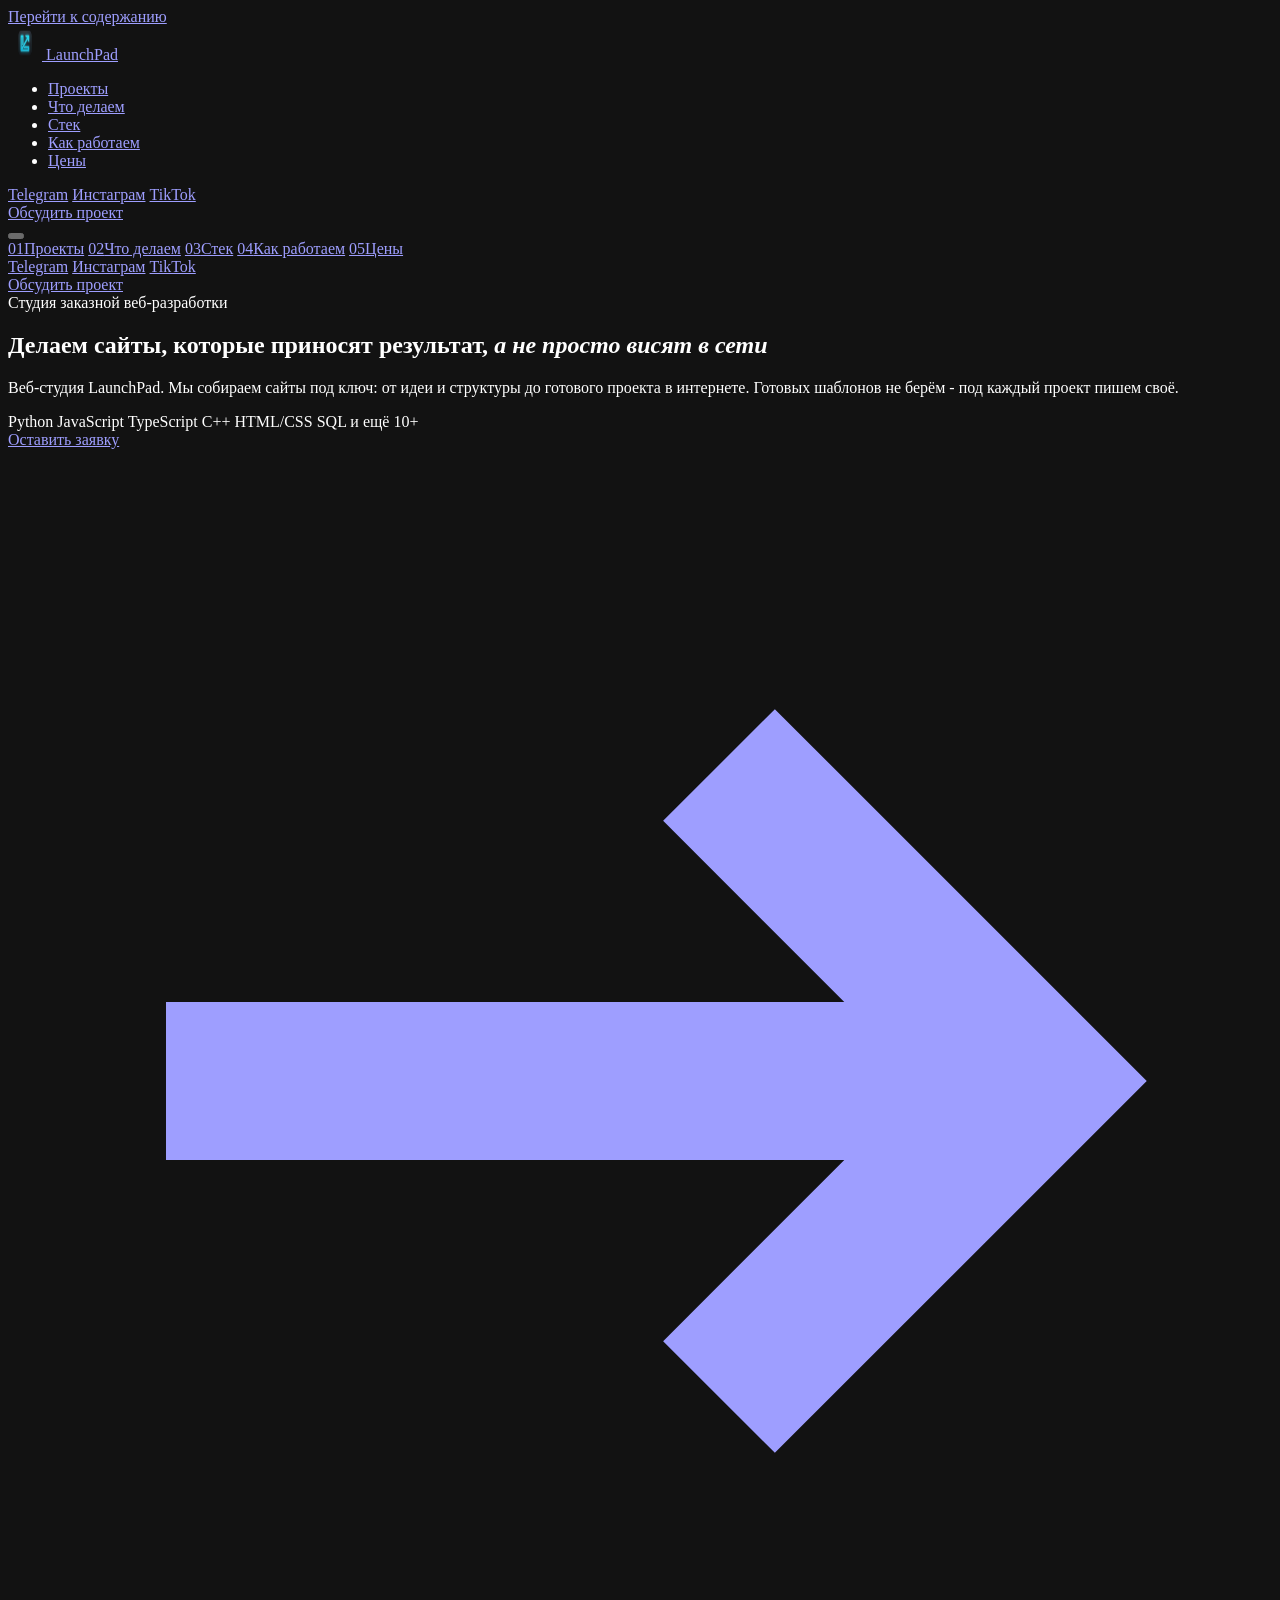
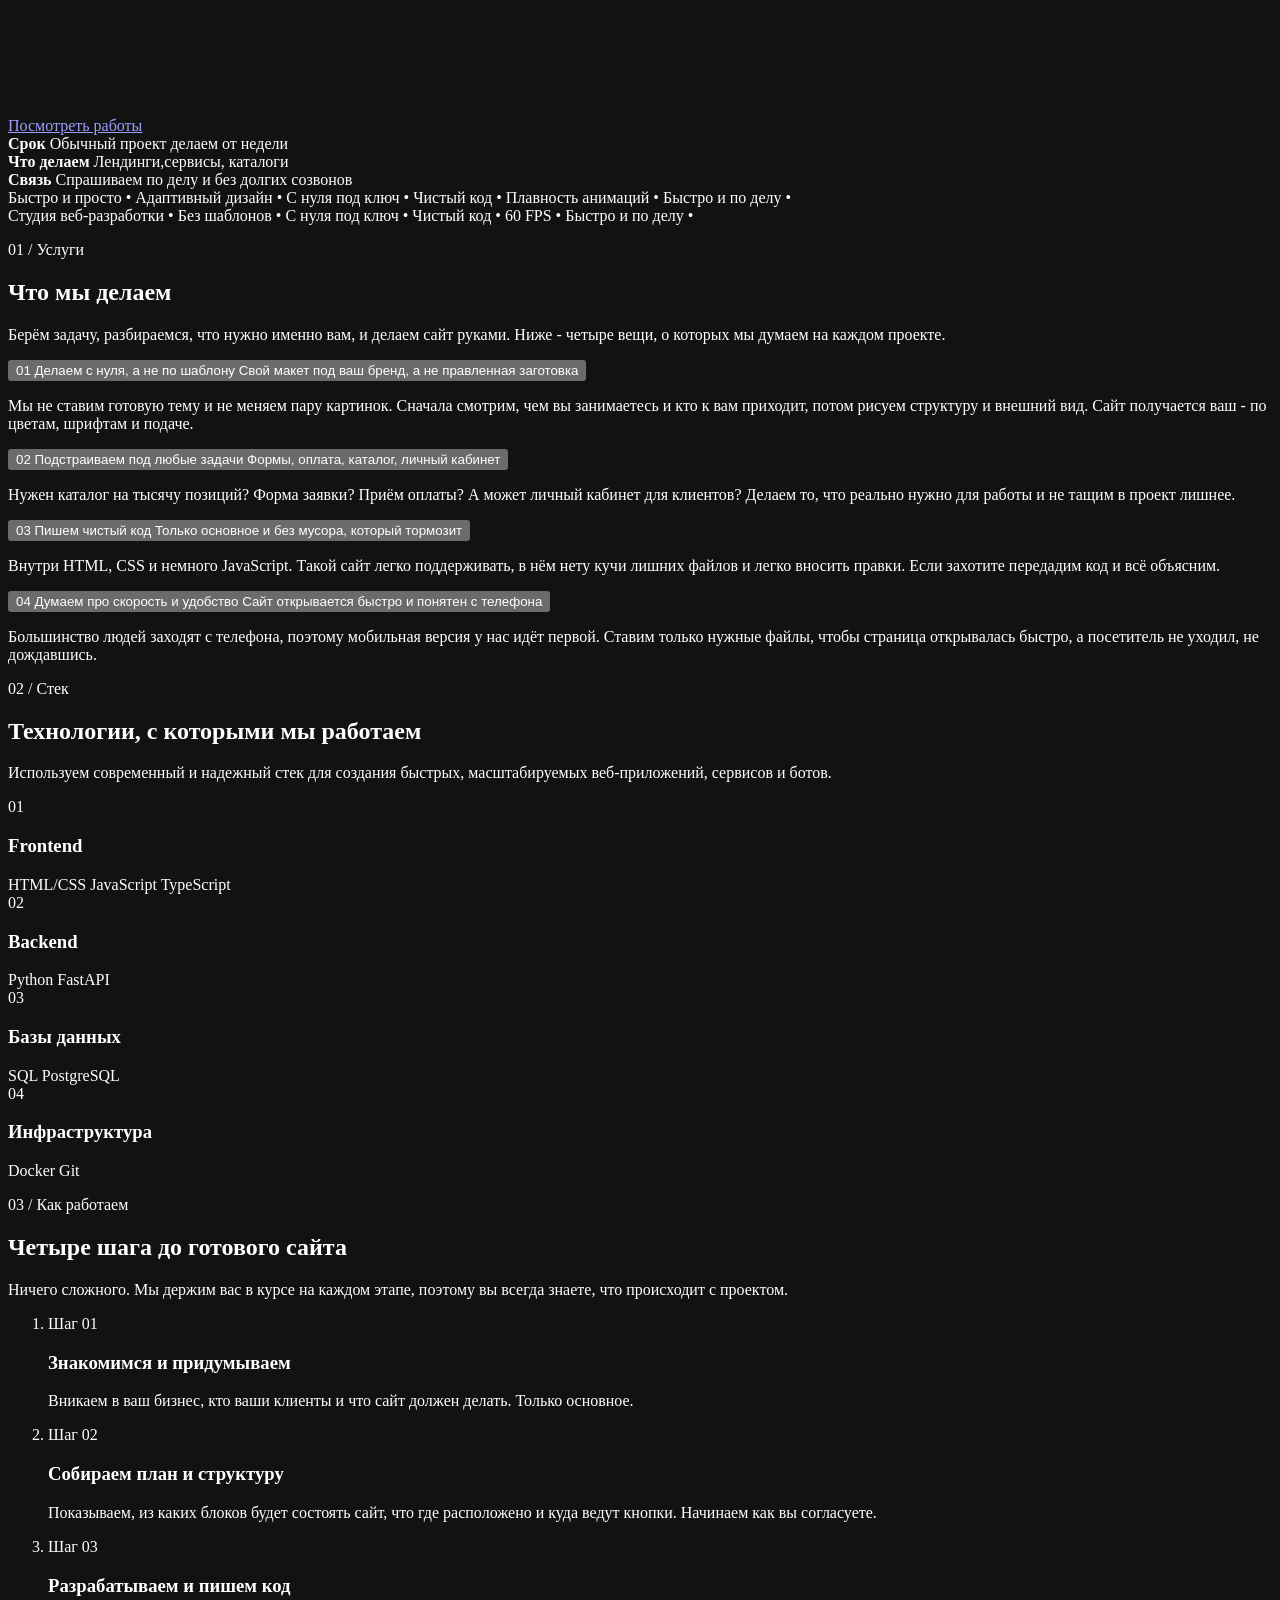
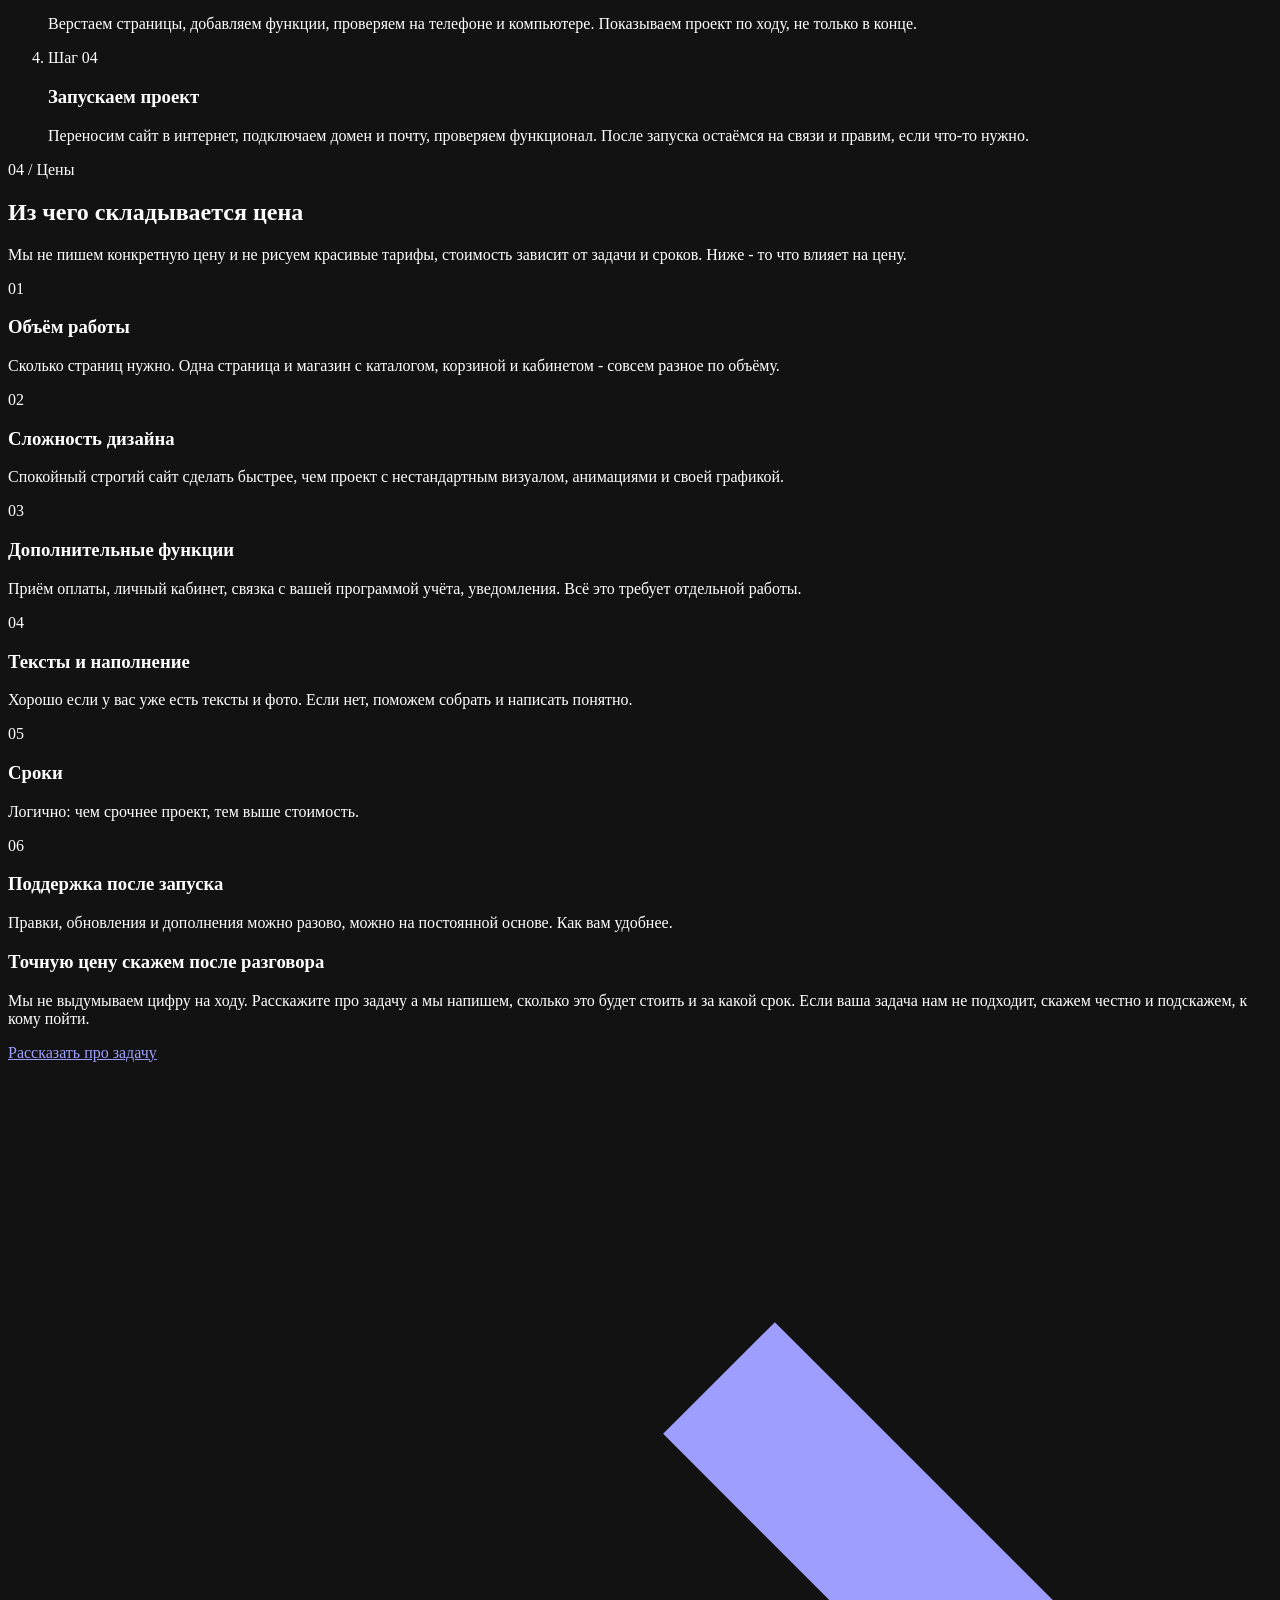
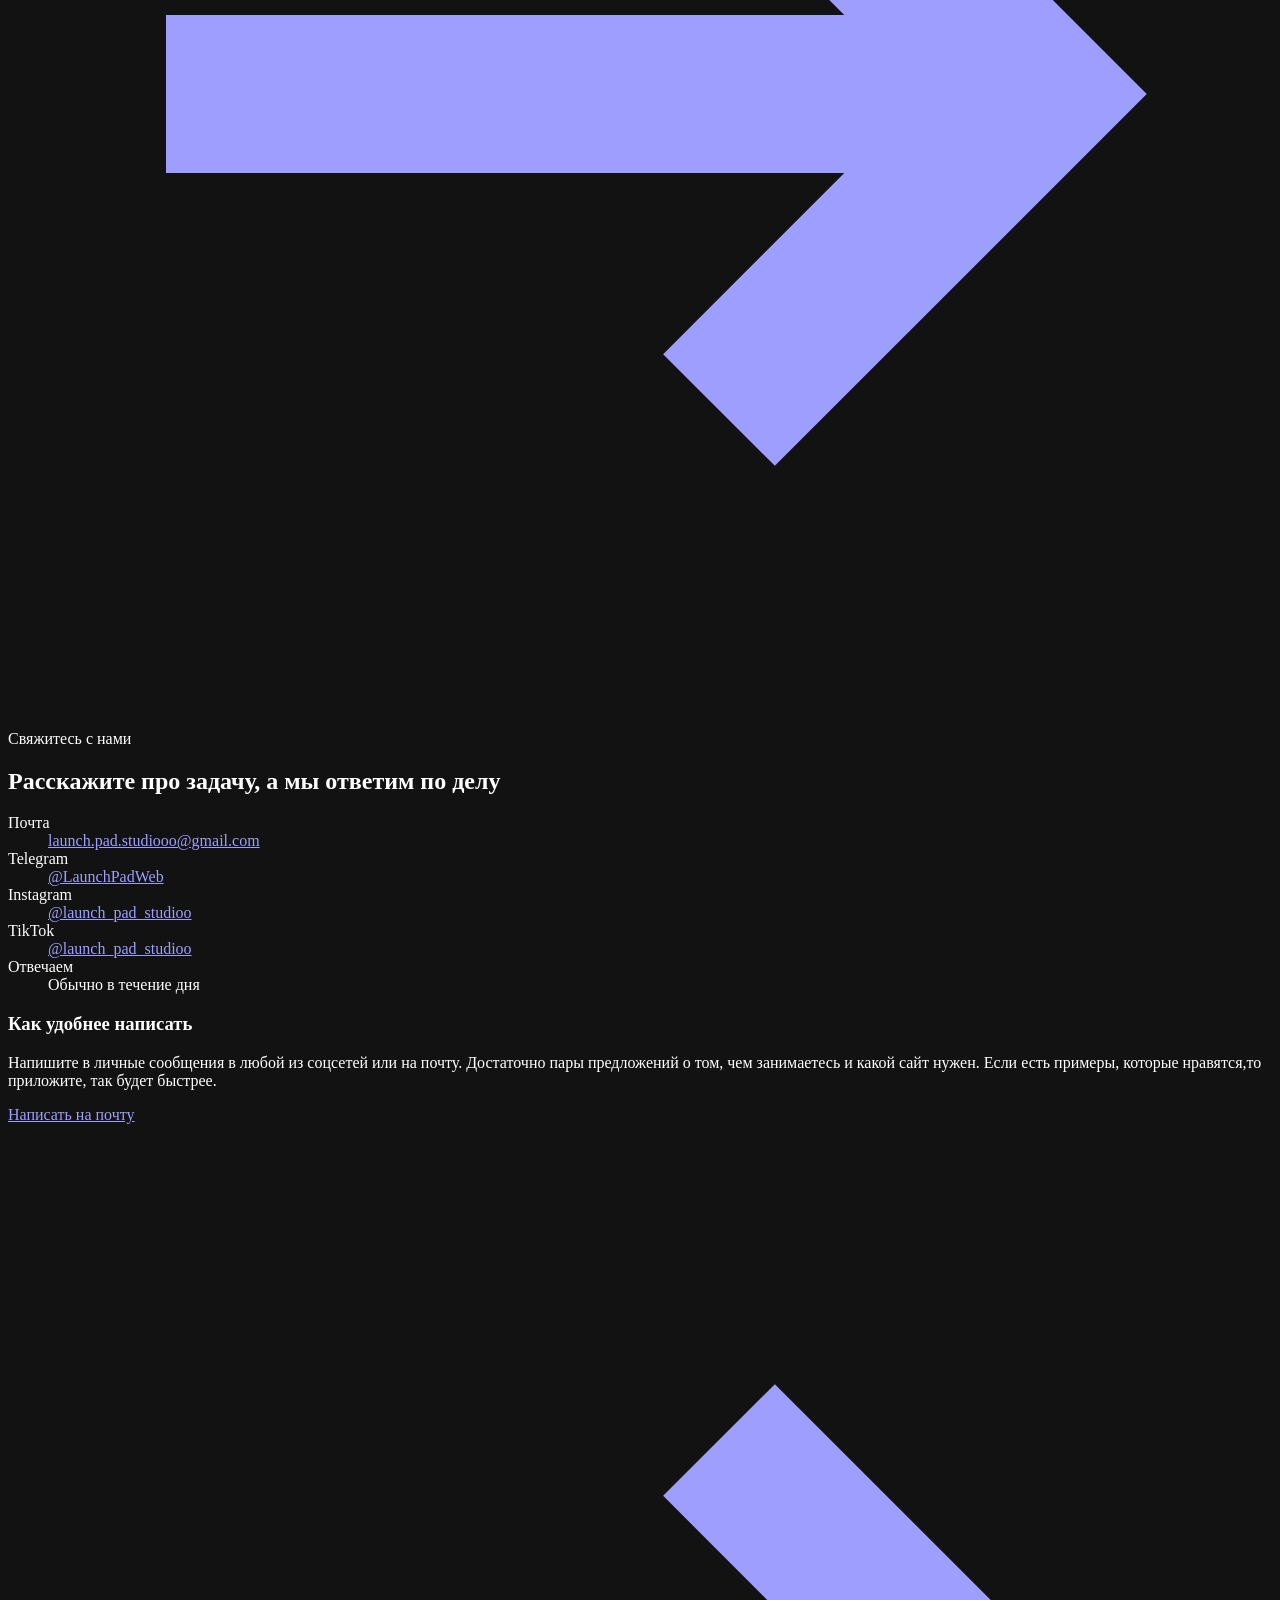
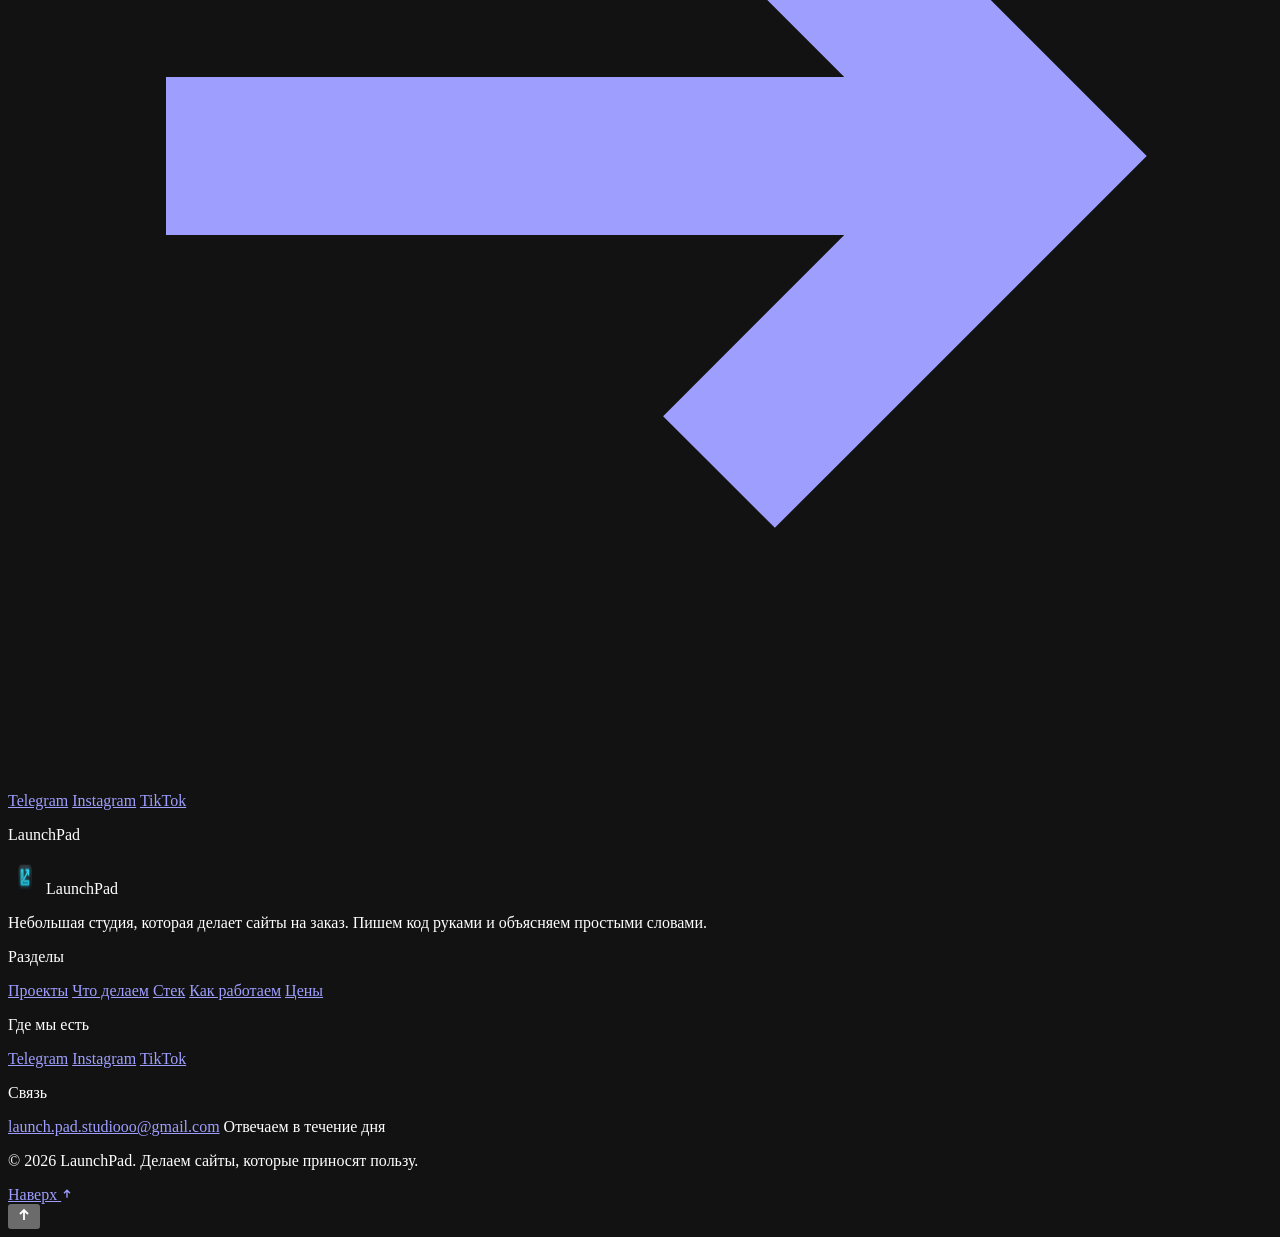
==== index.html @ 6e3cf8c9 "Add files via upload" ====
<!DOCTYPE html>
<html lang="ru">
<head>
  <meta charset="UTF-8">
  <meta name="viewport" content="width=device-width, initial-scale=1, viewport-fit=cover">
  <title>LaunchPad — студия заказной веб-разработки</title>
  <meta name="description" content="LaunchPad делает сайты на заказ: интернет-магазины, сервисы, лендинги. Без шаблонов, с нуля, под ваши задачи. Поговорим и предложим план со сроками.">
  <meta name="theme-color" content="#0A0A0C">
  <meta name="color-scheme" content="dark">
  <meta name="format-detection" content="telephone=no">
  <link rel="icon" type="image/png" href="logo.png">

  <link rel="preconnect" href="https://fonts.googleapis.com">
  <link rel="preconnect" href="https://fonts.gstatic.com" crossorigin>
  <link rel="stylesheet" href="https://fonts.googleapis.com/css2?family=Unbounded:wght@400;600;700&family=Manrope:wght@400;500;600;700;800&family=JetBrains+Mono:wght@400;500&display=swap">

  <link rel="stylesheet" href="css/variables.css">
  <link rel="stylesheet" href="css/base.css">
  <link rel="stylesheet" href="css/components.css">
  <link rel="stylesheet" href="css/motion.css">
</head>

<body>
  <a class="skip-link" href="#hero">Перейти к содержанию</a>

  <!-- Объёмный фон: мягкие градиенты + diffuse-свечения -->
  <div class="bg-atmosphere" aria-hidden="true">
    <span class="bg-atmosphere__orb bg-atmosphere__orb--a"></span>
    <span class="bg-atmosphere__orb bg-atmosphere__orb--b"></span>
  </div>

  <!-- Индикатор прогресса чтения -->
  <div class="scroll-progress" id="scroll-progress" aria-hidden="true"></div>

  <!-- ================= ШАПКА ================= -->
  <header class="site-header" id="site-header">
    <div class="shell site-header__inner">
      <a class="brand" href="#hero" aria-label="LaunchPad — на главную">
        <img class="brand__mark" src="logo.png" alt="LaunchPad" width="34" height="34">
        <span class="brand__name">Launch<span>Pad</span></span>
      </a>

      <nav class="nav" aria-label="Основные разделы">
        <ul class="nav__list">
          <li><a class="nav__link" href="#works">Проекты</a></li>
          <li><a class="nav__link" href="#services">Что делаем</a></li>
          <li><a class="nav__link" href="#stack">Стек</a></li>
          <li><a class="nav__link" href="#process">Как работаем</a></li>
          <li><a class="nav__link" href="#pricing">Цены</a></li>
        </ul>
      </nav>

      <div class="header-tail">
        <div class="header-social">
          <a class="header-social__link" href="https://t.me/LaunchPadWeb" target="_blank" rel="noopener noreferrer">Telegram</a>
          <a class="header-social__link" href="https://www.instagram.com/launch_pad_studioo?exln=bzluanBwemNseXRo" target="_blank" rel="noopener noreferrer">Инстаграм</a>
          <a class="header-social__link" href="https://www.tiktok.com/@launchpad_studioo?_r=1&_t=ZS-9BCnpwYR7NH" target="_blank" rel="noopener noreferrer">TikTok</a>
        </div>
        <a class="btn btn--outline btn--sm" href="#contact"><span class="btn__label">Обсудить проект</span></a>
      </div>

      <button class="burger" id="burger" type="button" aria-expanded="false" aria-controls="mobile-menu" aria-label="Открыть меню">
        <span class="burger__box"><i></i><i></i><i></i></span>
      </button>
    </div>
  </header>

  <div class="mobile-menu" id="mobile-menu">
    <div class="mobile-menu__body">
      <a class="mobile-menu__link" href="#works"><span class="mono">01</span>Проекты</a>
      <a class="mobile-menu__link" href="#services"><span class="mono">02</span>Что делаем</a>
      <a class="mobile-menu__link" href="#stack"><span class="mono">03</span>Стек</a>
      <a class="mobile-menu__link" href="#process"><span class="mono">04</span>Как работаем</a>
      <a class="mobile-menu__link" href="#pricing"><span class="mono">05</span>Цены</a>

      <div class="mobile-menu__foot">
        <div class="mobile-menu__socials">
          <a href="https://t.me/LaunchPadWeb" target="_blank" rel="noopener noreferrer">Telegram</a>
          <a href="https://www.instagram.com/launch_pad_studioo?exln=bzluanBwemNseXRo" target="_blank" rel="noopener noreferrer">Инстаграм</a>
          <a href="https://www.tiktok.com/@launchpad_studioo?_r=1&_t=ZS-9BCnpwYR7NH" target="_blank" rel="noopener noreferrer">TikTok</a>
        </div>
        <a class="btn btn--primary btn--wide" href="#contact"><span class="btn__label">Обсудить проект</span></a>
      </div>
    </div>
  </div>

  <main>
    <!-- ================= ГЛАВНЫЙ ЭКРАН ================= -->
    <section class="hero" id="hero">
      <div class="shell grid12 hero__inner">
        <div class="hero__lead">
          <span class="eyebrow eyebrow--accent reveal reveal--sm">Студия заказной веб-разработки</span>
          <h1 class="hero__title reveal">
            Делаем сайты, которые приносят результат, <em>а не просто висят в сети</em>
          </h1>
          <p class="hero__text reveal reveal--sm" style="--reveal-delay: 120ms;">
            Веб-студия LaunchPad. Мы собираем сайты под ключ: от идеи и структуры до готового
            проекта в интернете. Готовых шаблонов не берём - под каждый проект пишем своё.
          </p>
          <div class="hero__stack reveal" style="--reveal-delay: 350ms;" aria-label="Стек технологий">
            <span>Python</span>
            <span>JavaScript</span>
            <span>TypeScript</span>
            <span>C++</span>
            <span>HTML/CSS</span>
            <span>SQL</span>
            <span class="hero__more">и ещё 10+</span>
          </div>
          <div class="hero__actions">
            <a class="btn btn--primary" href="#contact">
              <span class="btn__label">Оставить заявку</span>
              <svg class="btn__arrow" viewBox="0 0 16 16" fill="none" stroke="currentColor" stroke-width="2" aria-hidden="true"><path d="M2 8h11M9 4l4 4-4 4"/></svg>
            </a>
            <a class="tlink tlink--accent" href="#works">Посмотреть работы</a>
          </div>
        </div>

        <aside class="hero__meta reveal reveal--right" style="--reveal-delay: 220ms;">
          <div class="hero__meta-row">
            <div class="hero__meta-item">
              <b>Срок</b>
              Обычный проект делаем от недели
            </div>
            <div class="hero__meta-item">
              <b>Что делаем</b>
              Лендинги,сервисы, каталоги
            </div>
            <div class="hero__meta-item">
              <b>Связь</b>
              Спрашиваем по делу и без долгих созвонов
            </div>
          </div>
        </aside>
      </div>
    </section>


    <!-- ================= ТИКЕР / ИНФИНИТ-МАРКИ ================= -->
    <div class="marquee-ticker" aria-hidden="true">
      <div class="marquee-ticker__track">
        <div class="marquee-ticker__group">
          <span>Быстро и просто</span>
          <span class="dot">•</span>
          <span>Адаптивный дизайн</span>
          <span class="dot">•</span>
          <span>С нуля под ключ</span>
          <span class="dot">•</span>
          <span>Чистый код</span>
          <span class="dot">•</span>
          <span>Плавность анимаций</span>
          <span class="dot">•</span>
          <span>Быстро и по делу</span>
          <span class="dot">•</span>
        </div>
        <div class="marquee-ticker__group" aria-hidden="true">
          <span>Студия веб-разработки</span>
          <span class="dot">•</span>
          <span>Без шаблонов</span>
          <span class="dot">•</span>
          <span>С нуля под ключ</span>
          <span class="dot">•</span>
          <span>Чистый код</span>
          <span class="dot">•</span>
          <span>60 FPS</span>
          <span class="dot">•</span>
          <span>Быстро и по делу</span>
          <span class="dot">•</span>
        </div>
      </div>
    </div>


    <!-- ================= НАШИ РАБОТЫ (ЗАКОММЕНТИРОВАНО) ================= -->
    <!--
    <section class="section section--line" id="works">
      <div class="shell">
        <header class="head reveal reveal--sm">
          <p class="head__index">01 / Проекты</p>
          <div>
            <h2 class="head__title">Наши работы</h2>
            <p class="head__note">
              Здесь только то, что мы реально делали. Показываем вживую, а не скриншотами.
            </p>
          </div>
        </header>

        <div class="works works--quad">
          <article class="work work--quad reveal"><div class="work__mock"></div></article>
          <article class="work work--quad reveal"><div class="work__mock"></div></article>
          <article class="work work--quad reveal"><div class="work__mock"></div></article>
          <article class="work work--quad reveal"><div class="work__mock"></div></article>
        </div>

        <div class="works__foot reveal">
          <span>Хотите похожий проект под свои задачи? Расскажите, что нужно.</span>
          <a class="tlink" href="#contact">Написать нам</a>
        </div>
      </div>
    </section>
    -->


    <!-- ================= ЧТО МЫ ДЕЛАЕМ ================= -->
    <section class="section section--line" id="services">
      <div class="shell">
        <header class="head reveal reveal--sm">
          <p class="head__index">01 / Услуги</p>
          <div>
            <h2 class="head__title">Что мы делаем</h2>
            <p class="head__note">
              Берём задачу, разбираемся, что нужно именно вам, и делаем сайт руками.
              Ниже - четыре вещи, о которых мы думаем на каждом проекте.
            </p>
          </div>
        </header>

        <div class="services" id="accordion">
          <div class="service reveal" data-open="true">
            <button class="service__head" type="button" aria-expanded="true" aria-controls="service-1">
              <span class="service__no">01</span>
              <span class="service__title">Делаем с нуля, а не по шаблону</span>
              <span class="service__hint">Свой макет под ваш бренд, а не правленная заготовка</span>
              <span class="service__toggle" aria-hidden="true"></span>
            </button>
            <div class="service__panel" id="service-1" role="region">
              <div>
                <div class="service__body">
                  <p>
                    Мы не ставим готовую тему и не меняем пару картинок. Сначала смотрим,
                    чем вы занимаетесь и кто к вам приходит, потом рисуем структуру и внешний вид.
                    Сайт получается ваш - по цветам, шрифтам и подаче.
                  </p>
                </div>
              </div>
            </div>
          </div>

          <div class="service reveal" data-open="false">
            <button class="service__head" type="button" aria-expanded="false" aria-controls="service-2">
              <span class="service__no">02</span>
              <span class="service__title">Подстраиваем под любые задачи</span>
              <span class="service__hint">Формы, оплата, каталог, личный кабинет</span>
              <span class="service__toggle" aria-hidden="true"></span>
            </button>
            <div class="service__panel" id="service-2" role="region">
              <div>
                <div class="service__body">
                  <p>
                    Нужен каталог на тысячу позиций? Форма заявки? Приём оплаты? А может личный кабинет
                    для клиентов? Делаем то, что реально нужно для работы и не тащим в проект
                    лишнее.
                  </p>
                </div>
              </div>
            </div>
          </div>

          <div class="service reveal" data-open="false">
            <button class="service__head" type="button" aria-expanded="false" aria-controls="service-3">
              <span class="service__no">03</span>
              <span class="service__title">Пишем чистый код</span>
              <span class="service__hint">Только основное и без мусора, который тормозит</span>
              <span class="service__toggle" aria-hidden="true"></span>
            </button>
            <div class="service__panel" id="service-3" role="region">
              <div>
                <div class="service__body">
                  <p>
                    Внутри HTML, CSS и немного JavaScript. Такой сайт легко поддерживать,
                    в нём нету кучи лишних файлов и легко вносить правки.
                    Если захотите передадим код и всё объясним.
                  </p>
                </div>
              </div>
            </div>
          </div>

          <div class="service reveal" data-open="false">
            <button class="service__head" type="button" aria-expanded="false" aria-controls="service-4">
              <span class="service__no">04</span>
              <span class="service__title">Думаем про скорость и удобство</span>
              <span class="service__hint">Сайт открывается быстро и понятен с телефона</span>
              <span class="service__toggle" aria-hidden="true"></span>
            </button>
            <div class="service__panel" id="service-4" role="region">
              <div>
                <div class="service__body">
                  <p>
                    Большинство людей заходят с телефона, поэтому мобильная версия у нас идёт
                    первой. Ставим только нужные файлы, чтобы страница открывалась
                    быстро, а посетитель не уходил, не дождавшись.
                  </p>
                </div>
              </div>
            </div>
          </div>
        </div>
      </div>
    </section>

    <!-- ================= НАШ СТЕК ================= -->
    <section class="section section--line" id="stack">
      <div class="shell">
        <header class="head reveal reveal--sm">
          <p class="head__index">02 / Стек</p>
          <div>
            <h2 class="head__title">Технологии, с которыми мы работаем</h2>
            <p class="head__note">
              Используем современный и надежный стек для создания быстрых, масштабируемых веб-приложений, сервисов и ботов.
            </p>
          </div>
        </header>

        <div class="stack-grid">
          <div class="stack-category reveal reveal--scale">
            <span class="stack-category__no mono">01</span>
            <h3 class="stack-category__title">Frontend</h3>
            <div class="stack-tags">
              <span class="tag tag--live">HTML/CSS</span>
              <span class="tag">JavaScript</span>
              <span class="tag tag--live">TypeScript</span>
            </div>
          </div>

          <div class="stack-category reveal reveal--scale">
            <span class="stack-category__no mono">02</span>
            <h3 class="stack-category__title">Backend</h3>
            <div class="stack-tags">
              <span class="tag tag--live">Python</span>
              <span class="tag">FastAPI</span>
            </div>
          </div>

          <div class="stack-category reveal reveal--scale">
            <span class="stack-category__no mono">03</span>
            <h3 class="stack-category__title">Базы данных</h3>
            <div class="stack-tags">
              <span class="tag tag--live">SQL</span>
              <span class="tag">PostgreSQL</span>
            </div>
          </div>

          <div class="stack-category reveal reveal--scale">
            <span class="stack-category__no mono">04</span>
            <h3 class="stack-category__title">Инфраструктура</h3>
            <div class="stack-tags">
              <span class="tag tag--live">Docker</span>
              <span class="tag">Git</span>
            </div>
          </div>
        </div>
      </div>
    </section>

    <!-- ================= КАК МЫ РАБОТАЕМ ================= -->
    <section class="section section--line" id="process">
      <div class="shell">
        <header class="head reveal reveal--sm">
          <p class="head__index">03 / Как работаем</p>
          <div>
            <h2 class="head__title">Четыре шага до готового сайта</h2>
            <p class="head__note">
              Ничего сложного. Мы держим вас в курсе на каждом этапе, поэтому вы всегда знаете,
              что происходит с проектом.
            </p>
          </div>
        </header>

        <ol class="steps">
          <li class="step reveal">
            <span class="step__no">Шаг 01</span>
            <h3 class="step__title">Знакомимся и придумываем</h3>
            <p class="step__text">
              Вникаем в ваш бизнес, кто ваши клиенты и что сайт должен делать.
              Только основное.
            </p>
          </li>
          <li class="step reveal">
            <span class="step__no">Шаг 02</span>
            <h3 class="step__title">Собираем план и структуру</h3>
            <p class="step__text">
              Показываем, из каких блоков будет состоять сайт, что где расположено и куда
              ведут кнопки. Начинаем как вы согласуете.
            </p>
          </li>
          <li class="step reveal">
            <span class="step__no">Шаг 03</span>
            <h3 class="step__title">Разрабатываем и пишем код</h3>
            <p class="step__text">
              Верстаем страницы, добавляем функции, проверяем на телефоне и компьютере.
              Показываем проект по ходу, не только в конце.
            </p>
          </li>
          <li class="step reveal">
            <span class="step__no">Шаг 04</span>
            <h3 class="step__title">Запускаем проект</h3>
            <p class="step__text">
              Переносим сайт в интернет, подключаем домен и почту, проверяем функционал.
              После запуска остаёмся на связи и правим, если что-то нужно.
            </p>
          </li>
        </ol>
      </div>
    </section>

    <!-- ================= ЦЕНЫ ================= -->
    <section class="section section--line" id="pricing">
      <div class="shell">
        <header class="head reveal reveal--sm">
          <p class="head__index">04 / Цены</p>
          <div>
            <h2 class="head__title">Из чего складывается цена</h2>
            <p class="head__note">
              Мы не пишем конкретную цену и не рисуем красивые тарифы, стоимость зависит от задачи и сроков. Ниже - то что влияет на цену.
            </p>
          </div>
        </header>

        <div class="pricing">
          <div class="factor reveal">
            <span class="factor__no">01</span>
            <div>
              <h3 class="factor__title">Объём работы</h3>
              <p class="factor__text">
                Сколько страниц нужно. Одна страница и магазин
                с каталогом, корзиной и кабинетом - совсем разное по объёму.
              </p>
            </div>
          </div>
          <div class="factor reveal">
            <span class="factor__no">02</span>
            <div>
              <h3 class="factor__title">Сложность дизайна</h3>
              <p class="factor__text">
                Спокойный строгий сайт сделать быстрее, чем проект с нестандартным визуалом,
                анимациями и своей графикой.
              </p>
            </div>
          </div>
          <div class="factor reveal">
            <span class="factor__no">03</span>
            <div>
              <h3 class="factor__title">Дополнительные функции</h3>
              <p class="factor__text">
                Приём оплаты, личный кабинет, связка с вашей программой учёта, уведомления. Всё это требует отдельной работы.
              </p>
            </div>
          </div>
          <div class="factor reveal">
            <span class="factor__no">04</span>
            <div>
              <h3 class="factor__title">Тексты и наполнение</h3>
              <p class="factor__text">
                Хорошо если у вас уже есть тексты и фото. Если нет, поможем собрать
                и написать понятно.
              </p>
            </div>
          </div>
          <div class="factor reveal">
            <span class="factor__no">05</span>
            <div>
              <h3 class="factor__title">Сроки</h3>
              <p class="factor__text">
                Логично: чем срочнее проект, тем выше стоимость.
              </p>
            </div>
          </div>
          <div class="factor reveal">
            <span class="factor__no">06</span>
            <div>
              <h3 class="factor__title">Поддержка после запуска</h3>
              <p class="factor__text">
                Правки, обновления и дополнения можно разово, можно на постоянной основе.
                Как вам удобнее.
              </p>
            </div>
          </div>
        </div>

        <div class="pricing__foot reveal">
          <div>
            <h3>Точную цену скажем после разговора</h3>
            <p>
              Мы не выдумываем цифру на ходу. Расскажите про задачу а мы
              напишем, сколько это будет стоить и за какой срок. Если ваша задача нам не подходит,
              скажем честно и подскажем, к кому пойти.
            </p>
          </div>
          <a class="btn btn--primary" href="#contact">
            <span class="btn__label">Рассказать про задачу</span>
            <svg class="btn__arrow" viewBox="0 0 16 16" fill="none" stroke="currentColor" stroke-width="2" aria-hidden="true"><path d="M2 8h11M9 4l4 4-4 4"/></svg>
          </a>
        </div>
      </div>
    </section>

    <!-- ================= КОНТАКТЫ ================= -->
    <section class="section contact" id="contact">
      <div class="shell grid12 contact__inner">
        <div class="contact__lead">
          <span class="eyebrow eyebrow--accent">Свяжитесь с нами</span>
          <h2 class="contact__title">Расскажите про задачу, а мы ответим по делу</h2>
        </div>

        <dl class="contact__info reveal">
          <div class="contact__row">
            <dt>Почта</dt>
            <dd><a href="mailto:launch.pad.studiooo@gmail.com?subject=%D0%97%D0%B0%D0%B4%D0%B0%D1%87%D0%B0%20%D1%81%20%D1%81%D0%B0%D0%B9%D1%82%D0%BE%D0%BC" title="Написать на launch.pad.studiooo@gmail.com">launch.pad.studiooo@gmail.com</a></dd>
          </div>
          <div class="contact__row">
            <dt>Telegram</dt>
            <dd><a href="https://t.me/LaunchPadWeb" target="_blank" rel="noopener noreferrer">@LaunchPadWeb</a></dd>
          </div>
          <div class="contact__row">
            <dt>Instagram</dt>
            <dd><a href="https://www.instagram.com/launch_pad_studioo?exln=MW9sbDR3dHdiMGhqYw==" target="_blank" rel="noopener noreferrer">@launch_pad_studioo</a></dd>
          </div>
          <div class="contact__row">
            <dt>TikTok</dt>
            <dd><a href="https://www.tiktok.com/@launchpad_studioo?_r=1&_t=ZS-9BCnpwYR7NH" target="_blank" rel="noopener noreferrer">@launch_pad_studioo</a></dd>
          </div>
          <div class="contact__row">
            <dt>Отвечаем</dt>
            <dd>Обычно в течение дня</dd>
          </div>
        </dl>

        <aside class="contact__aside reveal">
          <h3>Как удобнее написать</h3>
          <p>
            Напишите в личные сообщения в любой из соцсетей или на почту. Достаточно пары
            предложений о том, чем занимаетесь и какой сайт нужен. Если есть примеры, которые
            нравятся,то приложите, так будет быстрее.
          </p>
          <div class="contact__actions">
            <a class="btn btn--primary btn--wide" href="mailto:launch.pad.studiooo@gmail.com?subject=%D0%97%D0%B0%D0%B4%D0%B0%D1%87%D0%B0%20%D1%81%20%D1%81%D0%B0%D0%B9%D1%82%D0%BE%D0%BC" title="Написать на launch.pad.studiooo@gmail.com">
              <span class="btn__label">Написать на почту</span>
              <svg class="btn__arrow" viewBox="0 0 16 16" fill="none" stroke="currentColor" stroke-width="2" aria-hidden="true"><path d="M2 8h11M9 4l4 4-4 4"/></svg>
            </a>
            <div class="contact__socials">
              <a href="https://t.me/LaunchPadWeb" target="_blank" rel="noopener noreferrer">Telegram</a>
              <a href="https://www.instagram.com/launch_pad_studioo?exln=MW9sbDR3dHdiMGhqYw==" target="_blank" rel="noopener noreferrer">Instagram</a>
              <a href="https://www.tiktok.com/@launchpad_studioo?_r=1&_t=ZS-9BCnpwYR7NH" target="_blank" rel="noopener noreferrer">TikTok</a>
            </div>
          </div>
        </aside>
      </div>
    </section>
  </main>

  <!-- ================= ПОДВАЛ ================= -->
  <footer class="site-footer">
    <div class="shell">
      <p class="footer__wordmark" aria-hidden="true">LaunchPad</p>

      <div class="footer__grid">
        <div>
          <div class="footer__brand-row">
            <img class="brand__mark" src="logo.png" alt="LaunchPad" width="34" height="34">
            <span class="brand__name">Launch<span>Pad</span></span>
          </div>
          <p class="footer__note">
            Небольшая студия, которая делает сайты на заказ. Пишем код руками и объясняем простыми словами.
          </p>
        </div>

        <div>
          <p class="footer__col-title">Разделы</p>
          <div class="footer__list">
            <a href="#works">Проекты</a>
            <a href="#services">Что делаем</a>
            <a href="#stack">Стек</a>
            <a href="#process">Как работаем</a>
            <a href="#pricing">Цены</a>
          </div>
        </div>

        <div>
          <p class="footer__col-title">Где мы есть</p>
          <div class="footer__list">
            <a href="https://t.me/LaunchPadWeb" target="_blank" rel="noopener noreferrer">Telegram</a>
            <a href="https://www.instagram.com/launch_pad_studioo?exln=MW9sbDR3dHdiMGhqYw==" target="_blank" rel="noopener noreferrer">Instagram</a>
            <a href="https://www.tiktok.com/@launchpad_studioo?_r=1&_t=ZS-9BCnpwYR7NH" target="_blank" rel="noopener noreferrer">TikTok</a>
          </div>
        </div>

        <div>
          <p class="footer__col-title">Связь</p>
          <div class="footer__list">
            <a href="mailto:launch.pad.studiooo@gmail.com?subject=%D0%97%D0%B0%D0%B4%D0%B0%D1%87%D0%B0%20%D1%81%20%D1%81%D0%B0%D0%B9%D1%82%D0%BE%D0%BC" title="Написать на launch.pad.studiooo@gmail.com">launch.pad.studiooo@gmail.com</a>
            <span>Отвечаем в течение дня</span>
          </div>
        </div>
      </div>

      <div class="footer__bottom">
        <p>© <span id="year">2026</span> LaunchPad. Делаем сайты, которые приносят пользу.</p>
        <a class="footer__top-link" href="#hero">
          Наверх
          <svg width="12" height="12" viewBox="0 0 16 16" fill="none" stroke="currentColor" stroke-width="1.8" aria-hidden="true"><path d="M8 13V3M4 7l4-4 4 4"/></svg>
        </a>
      </div>
    </div>
  </footer>

  <!-- Кнопка «наверх» -->
  <button class="to-top" id="to-top" type="button" aria-label="Вернуться наверх">
    <svg width="16" height="16" viewBox="0 0 16 16" fill="none" stroke="currentColor" stroke-width="1.8" aria-hidden="true"><path d="M8 13V3M4 7l4-4 4 4"/></svg>
  </button>

  <script src="js/main.js"></script>
</body>
</html>
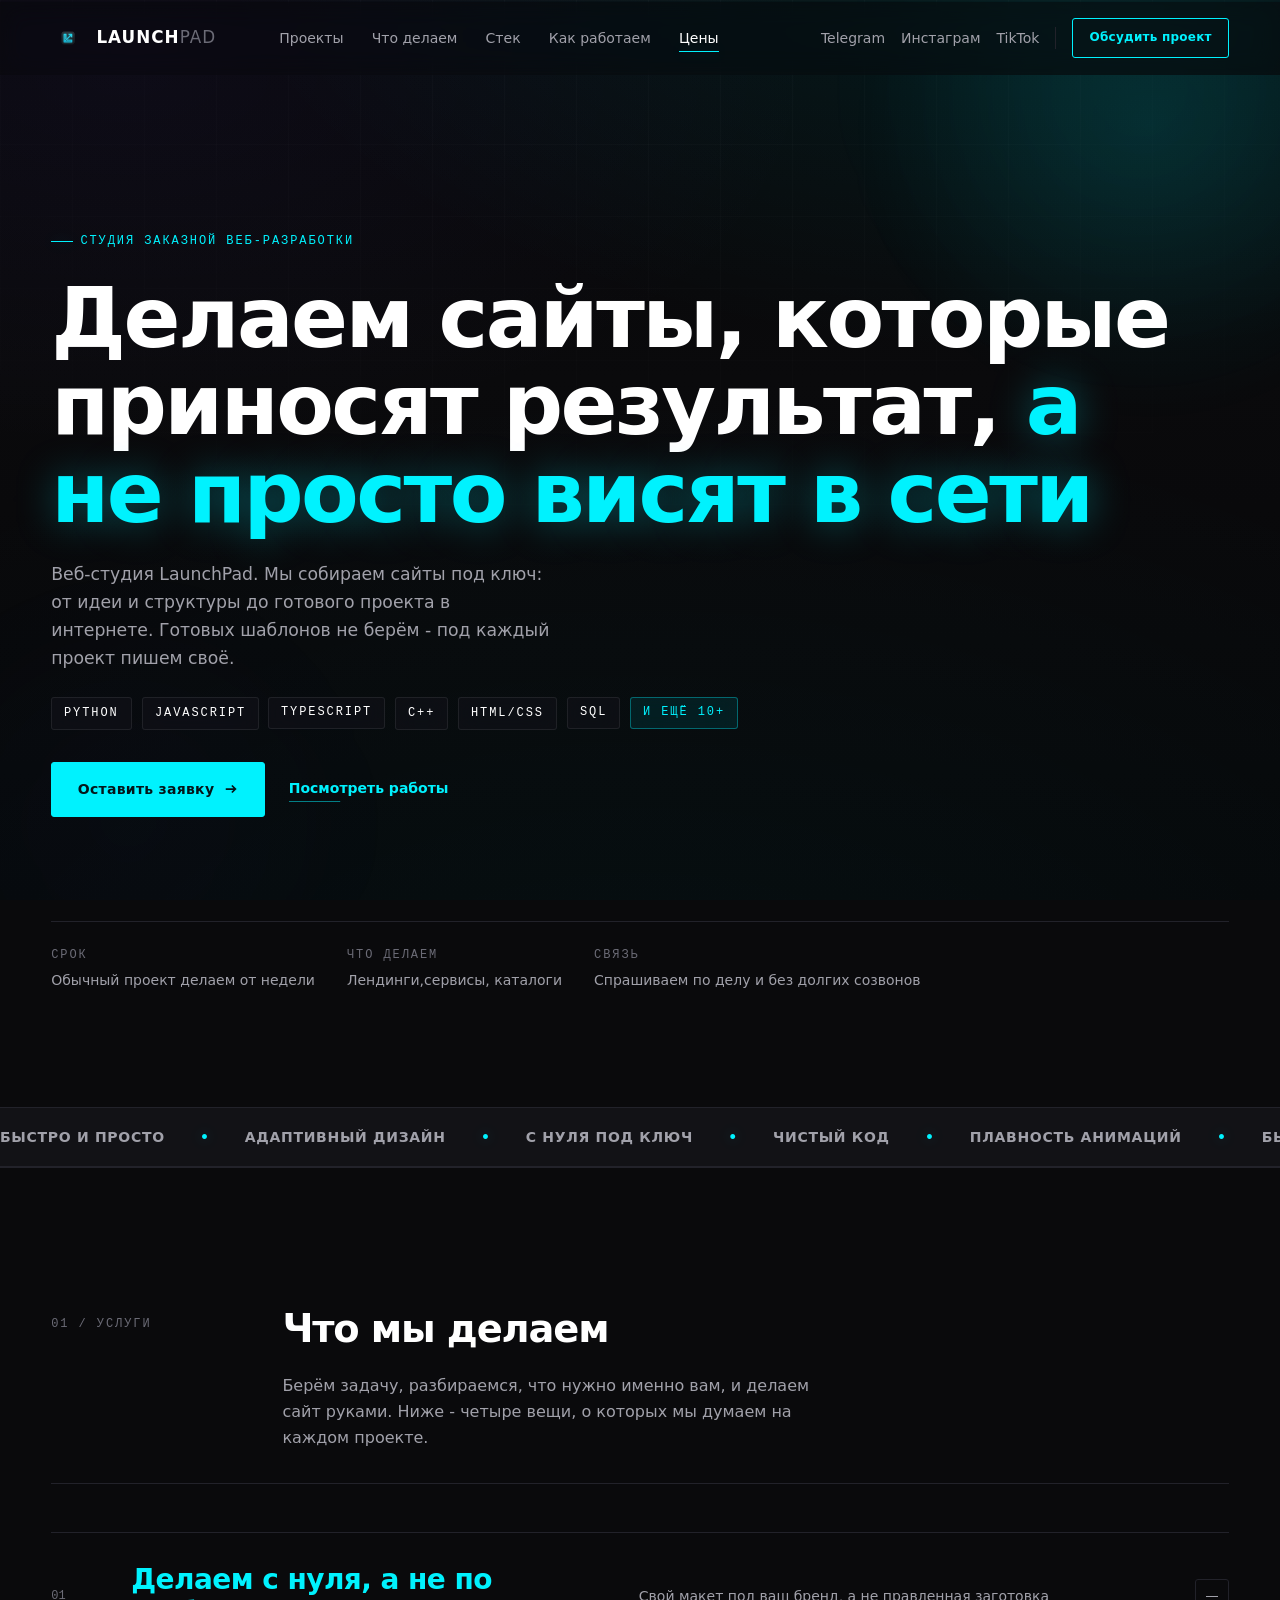
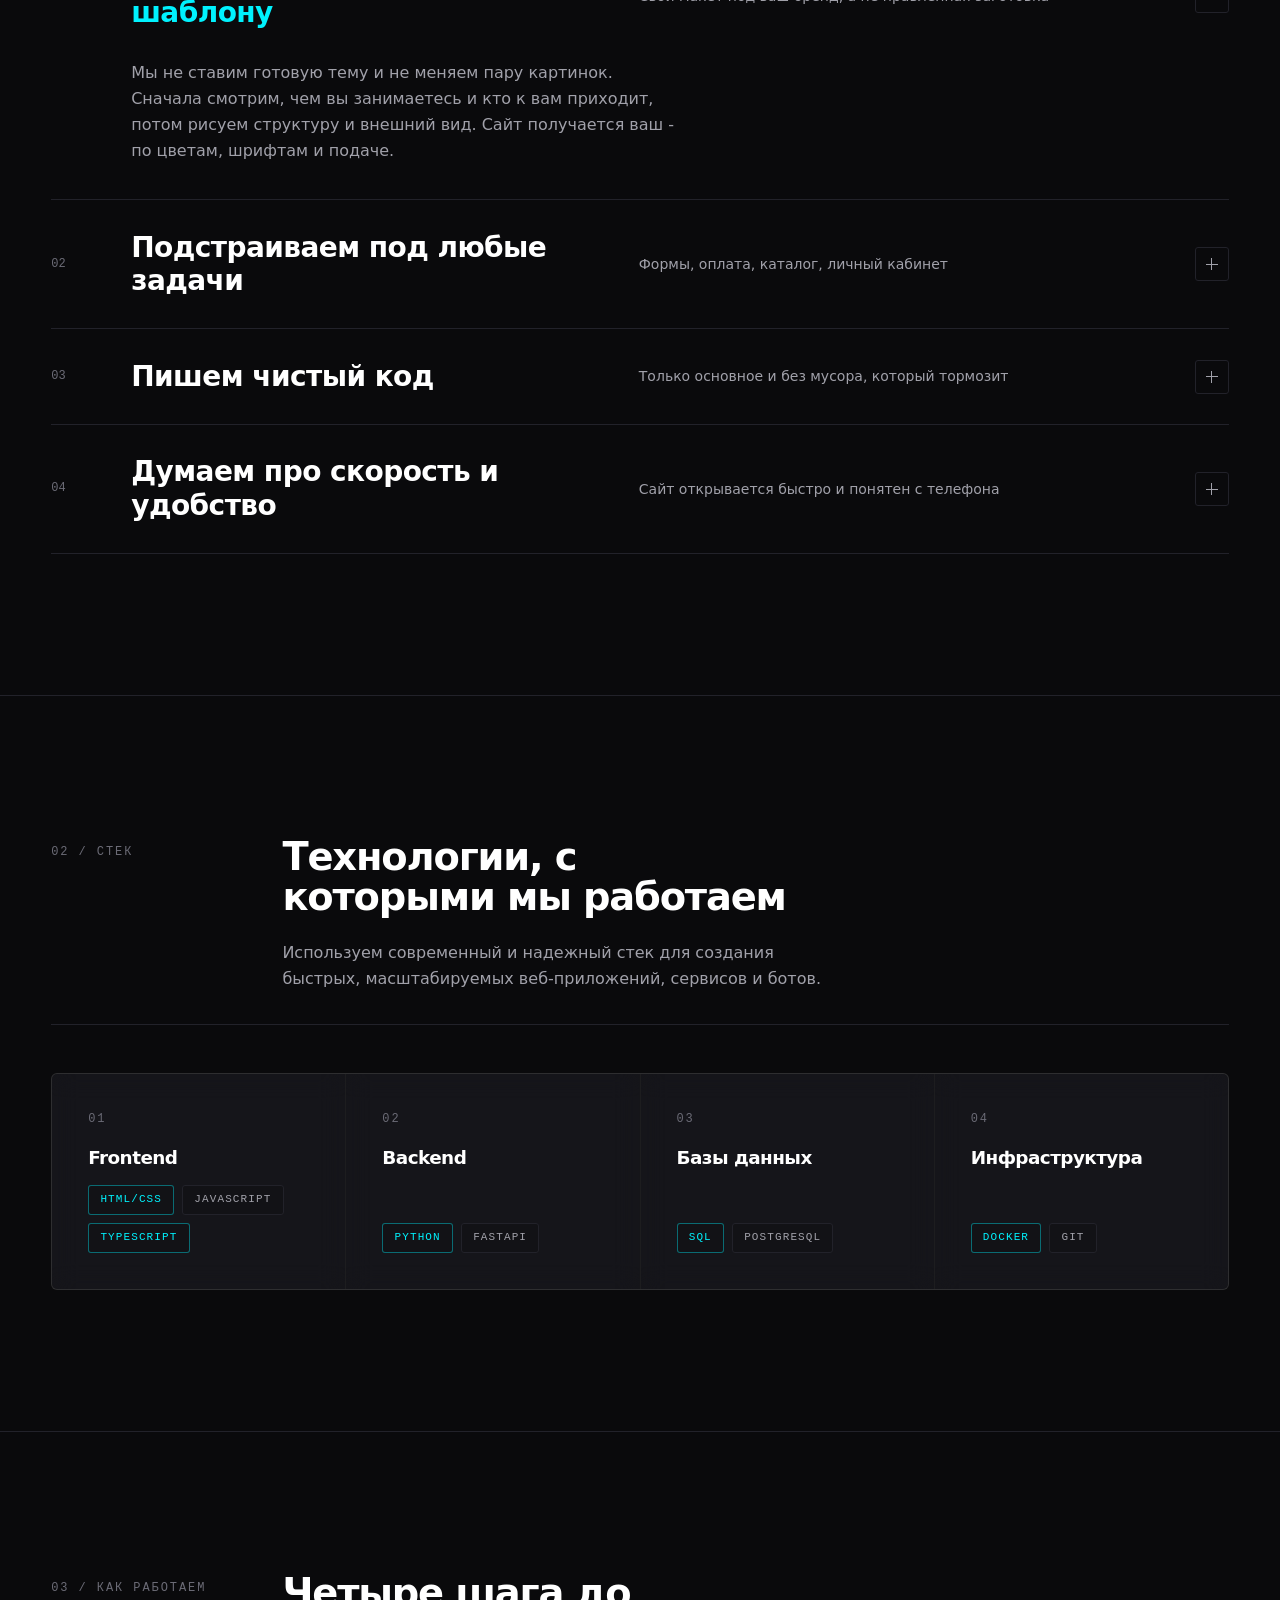
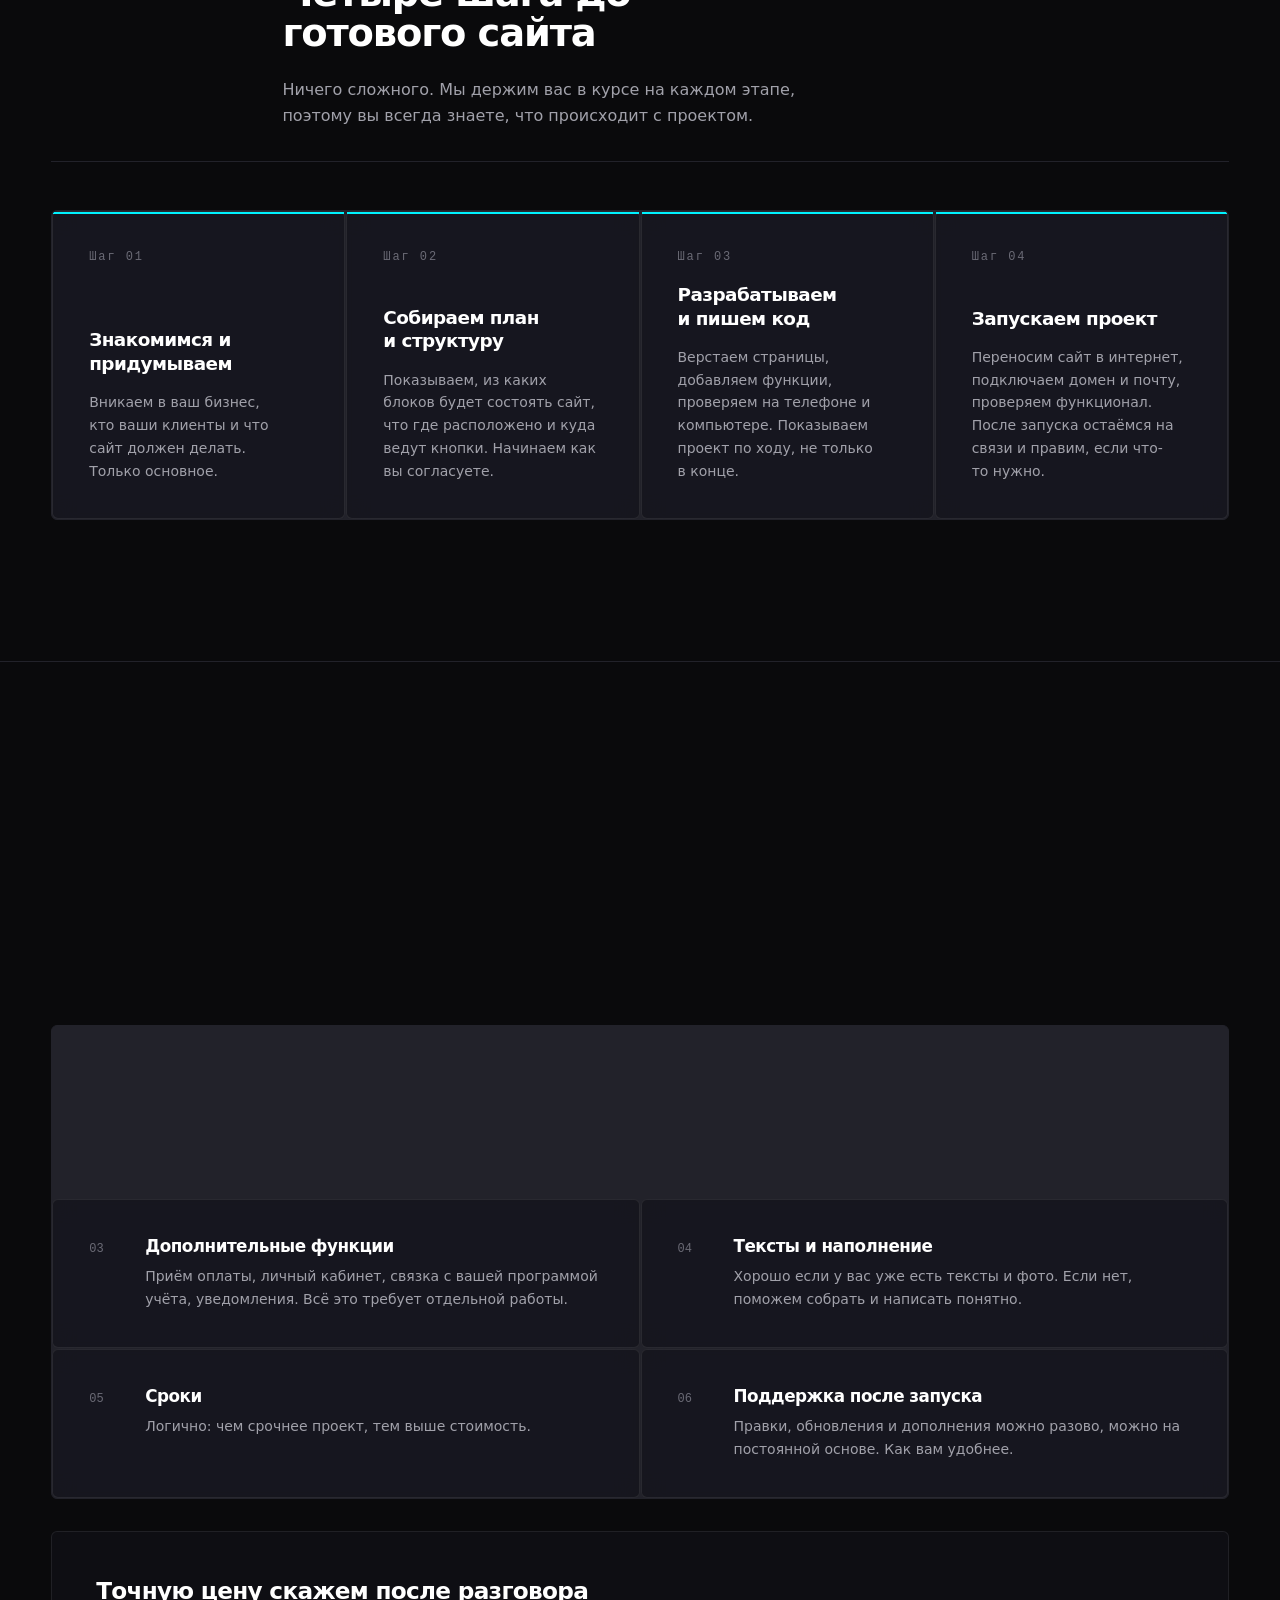
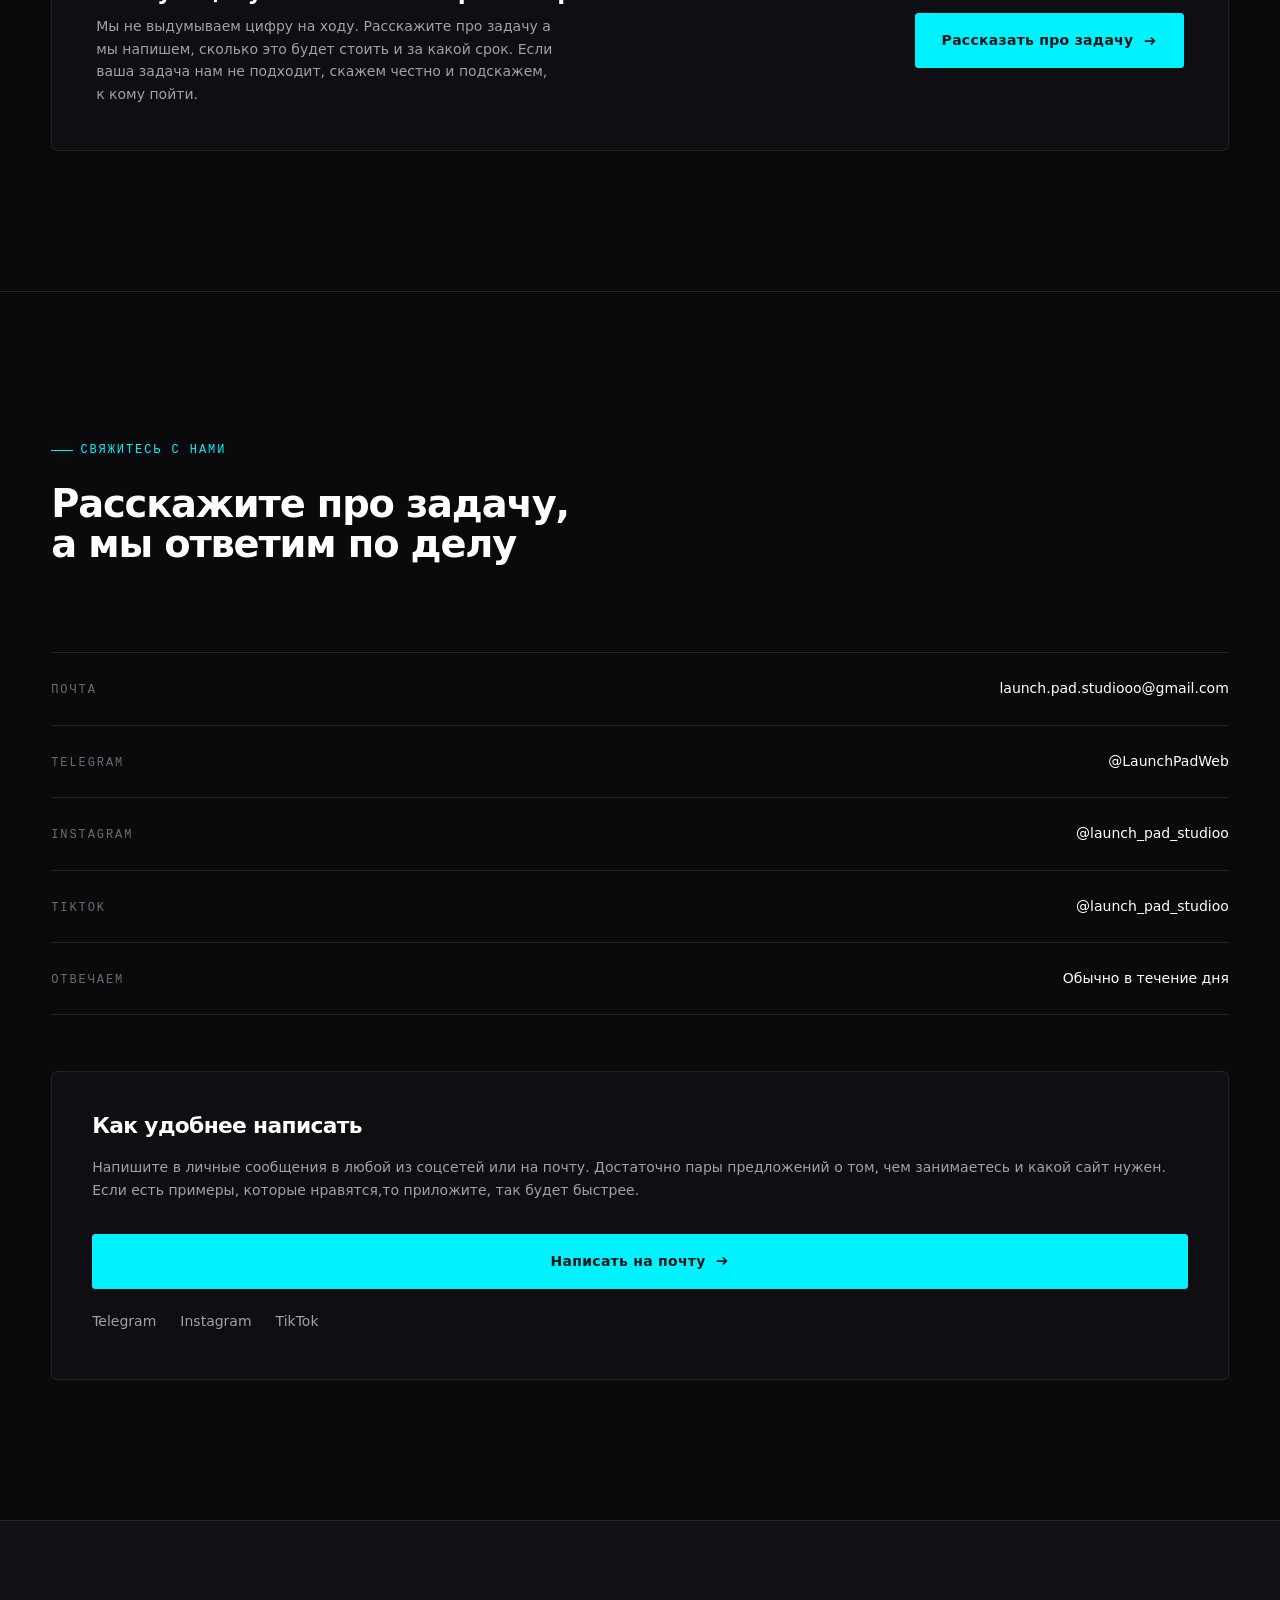
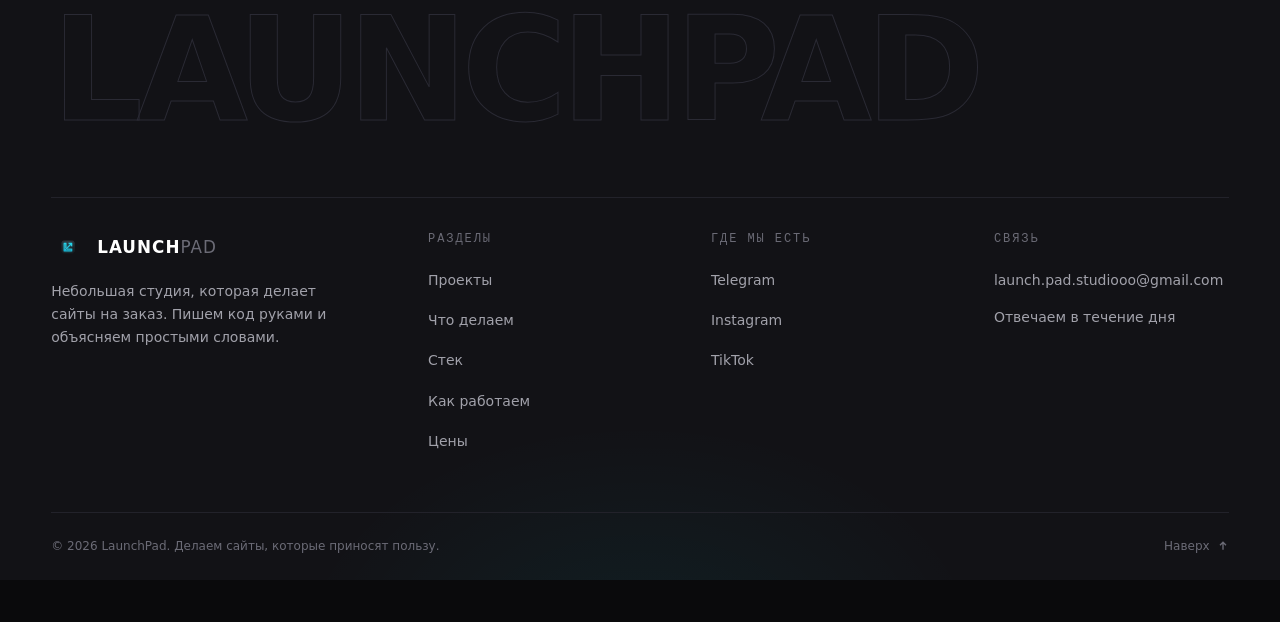
==== commit 24f59926: "Update index.html" ====
--- a/index.html
+++ b/index.html
@@ -14,10 +14,10 @@
   <link rel="preconnect" href="https://fonts.gstatic.com" crossorigin>
   <link rel="stylesheet" href="https://fonts.googleapis.com/css2?family=Unbounded:wght@400;600;700&family=Manrope:wght@400;500;600;700;800&family=JetBrains+Mono:wght@400;500&display=swap">
 
-  <link rel="stylesheet" href="css/variables.css">
-  <link rel="stylesheet" href="css/base.css">
-  <link rel="stylesheet" href="css/components.css">
-  <link rel="stylesheet" href="css/motion.css">
+  <link rel="stylesheet" href="variables.css">
+  <link rel="stylesheet" href="base.css">
+  <link rel="stylesheet" href="components.css">
+  <link rel="stylesheet" href="motion.css">
 </head>
 
 <body>
@@ -543,7 +543,7 @@
               <a href="https://www.tiktok.com/@launchpad_studioo?_r=1&_t=ZS-9BCnpwYR7NH" target="_blank" rel="noopener noreferrer">TikTok</a>
             </div>
           </div>
-        </aside>
+        </aside>
       </div>
     </section>
   </main>
@@ -608,7 +608,7 @@
     <svg width="16" height="16" viewBox="0 0 16 16" fill="none" stroke="currentColor" stroke-width="1.8" aria-hidden="true"><path d="M8 13V3M4 7l4-4 4 4"/></svg>
   </button>
 
-  <script src="js/main.js"></script>
+  <script src="main.js"></script>
 </body>
 </html>
 
--- a/variables.css
+++ b/variables.css
@@ -0,0 +1,109 @@
+/* ============================================================
+   LaunchPad — токены дизайн-системы
+   Палитра строго по иконке студии. Акцент один: #00F2FE.
+   ============================================================ */
+
+:root {
+  /* --- Цвет --- */
+  --bg: #0A0A0C;
+  --surface: #121216;
+  --surface-up: #16161B;
+  --line: #22222A;
+  --line-soft: #1A1A20;
+
+  --text: #FFFFFF;
+  --text-muted: #A1A1AA;
+  --text-dim: #6B6B76;
+
+  --accent: #00F2FE;
+  --accent-ink: #04161A;
+  --accent-glow: rgba(0, 242, 254, 0.35);
+  --accent-veil: rgba(0, 242, 254, 0.07);
+
+  /* --- Типографика --- */
+  --font-display: 'Unbounded', 'Manrope', 'Segoe UI', system-ui, sans-serif;
+  --font-body: 'Manrope', 'Segoe UI', system-ui, sans-serif;
+  --font-mono: 'JetBrains Mono', 'Consolas', ui-monospace, monospace;
+
+  --fs-mega: clamp(2.25rem, 8.5vw, 5.25rem);
+  --fs-h1: clamp(1.85rem, 4.2vw, 3.5rem);
+  --fs-h2: clamp(1.5rem, 3vw, 2.5rem);
+  --fs-h3: clamp(1.1rem, 1.7vw, 1.5rem);
+  --fs-lead: clamp(1rem, 1.35vw, 1.2rem);
+  --fs-body: 1rem;
+  --fs-sm: 0.875rem;
+  --fs-xs: 0.75rem;
+
+  --lh-tight: 1.04;
+  --lh-snug: 1.28;
+  --lh-body: 1.62;
+  --tr-tight: -0.03em;
+  --tr-wide: 0.16em;
+
+  /* --- Ритм и сетка --- */
+  --page-max: 1320px;
+  --gutter: clamp(1.25rem, 4vw, 3.5rem);
+  --section-y: clamp(3.75rem, 11vw, 10rem);
+  --header-h: 72px;
+
+  --sp-1: 0.25rem;
+  --sp-2: 0.5rem;
+  --sp-3: 0.75rem;
+  --sp-4: 1rem;
+  --sp-5: 1.5rem;
+  --sp-6: 2rem;
+  --sp-7: 3rem;
+  --sp-8: 4rem;
+  --sp-9: 6rem;
+
+  /* --- Форма --- */
+  --radius: 3px;
+  --radius-lg: 6px;
+  --border: 1px solid var(--line);
+  --border-accent: 1px solid var(--accent);
+
+  /* --- Движение --- */
+  --ease: cubic-bezier(0.22, 0.61, 0.36, 1);
+  --ease-out: cubic-bezier(0.16, 1, 0.3, 1);
+  --t-fast: 140ms;
+  --t-base: 260ms;
+  --t-slow: 520ms;
+
+  /* --- Микроинтеракции: тайминги и амплитуды --- */
+  --t-hover: 320ms;
+  --t-reveal: 720ms;
+  --ease-spring: cubic-bezier(0.34, 1.4, 0.64, 1);
+  --scale-hover: 1.02;
+  --scale-hover-strong: 1.05;
+  --lift-hover: -3px;
+  --arrow-shift: 5px;
+
+  /* --- Стекло (glassmorphism) --- */
+  --glass-bg: rgba(18, 18, 24, 0.55);
+  --glass-bg-strong: rgba(22, 22, 30, 0.78);
+  --glass-border: rgba(255, 255, 255, 0.08);
+  --glass-border-accent: rgba(0, 242, 254, 0.38);
+  --glass-blur: 12px;
+  --glass-saturate: 180%;
+
+  /* --- Фон: мягкие градиенты и ядро свечения --- */
+  --bg-deep: #060608;
+  --bg-mid: #0A0A0C;
+  --glow-core: rgba(0, 242, 254, 0.10);
+  --glow-halo: rgba(0, 242, 254, 0.045);
+  --glow-violet: rgba(120, 90, 255, 0.06);
+
+  /* --- Тени для hover --- */
+  --shadow-hover: 0 18px 40px -22px rgba(0, 0, 0, 0.9);
+  --shadow-hover-glow: 0 18px 40px -22px rgba(0, 0, 0, 0.9), 0 0 26px -6px rgba(0, 242, 254, 0.28);
+
+  /* --- Тени (свечение — только для акцента) --- */
+  --glow-sm: 0 0 14px rgba(0, 242, 254, 0.28);
+  --glow-md: 0 0 28px rgba(0, 242, 254, 0.32);
+  --shadow-panel: 0 24px 60px -32px rgba(0, 0, 0, 0.9);
+
+  /* --- Слои --- */
+  --z-base: 1;
+  --z-sticky: 100;
+  --z-overlay: 200;
+}
--- a/base.css
+++ b/base.css
@@ -0,0 +1,286 @@
+/* ============================================================
+   LaunchPad — база: reset, типографика, сетка, служебное
+   ============================================================ */
+
+*,
+*::before,
+*::after {
+  box-sizing: border-box;
+}
+
+html {
+  -webkit-text-size-adjust: 100%;
+  scroll-behavior: smooth;
+  scroll-padding-top: calc(var(--header-h) + env(safe-area-inset-top) + 24px);
+}
+
+body {
+  margin: 0;
+  background-color: var(--bg);
+  color: var(--text-muted);
+  font-family: var(--font-body);
+  font-size: var(--fs-body);
+  line-height: var(--lh-body);
+  font-weight: 400;
+  -webkit-font-smoothing: antialiased;
+  -moz-osx-font-smoothing: grayscale;
+  overflow-x: hidden;
+}
+
+body.is-locked {
+  overflow: hidden;
+}
+
+h1, h2, h3, h4, p, figure, blockquote, dl, dd {
+  margin: 0;
+}
+
+ul, ol {
+  margin: 0;
+  padding: 0;
+  list-style: none;
+}
+
+img, svg {
+  display: block;
+  max-width: 100%;
+}
+
+a {
+  color: inherit;
+  text-decoration: none;
+}
+
+button,
+input,
+textarea,
+select {
+  font: inherit;
+  color: inherit;
+}
+
+button {
+  background: none;
+  border: 0;
+  padding: 0;
+  cursor: pointer;
+}
+
+::selection {
+  background: var(--accent);
+  color: var(--accent-ink);
+}
+
+/* ---------- Скроллбар ---------- */
+
+::-webkit-scrollbar {
+  width: 10px;
+}
+
+::-webkit-scrollbar-track {
+  background: var(--bg);
+}
+
+::-webkit-scrollbar-thumb {
+  background: #2C2C35;
+  border: 2px solid var(--bg);
+  border-radius: 10px;
+}
+
+::-webkit-scrollbar-thumb:hover {
+  background: #3A3A45;
+}
+
+/* ---------- Типографика ---------- */
+
+h1, h2, h3, h4 {
+  color: var(--text);
+  font-family: var(--font-display);
+  font-weight: 600;
+  line-height: var(--lh-tight);
+  letter-spacing: var(--tr-tight);
+  text-wrap: balance;
+  overflow-wrap: break-word;
+}
+
+h1 { font-size: var(--fs-h1); }
+h2 { font-size: var(--fs-h2); }
+h3 { font-size: var(--fs-h3); line-height: var(--lh-snug); }
+
+p {
+  text-wrap: pretty;
+  overflow-wrap: break-word;
+}
+
+strong {
+  color: var(--text);
+  font-weight: 600;
+}
+
+/* ---------- Сетка-каркас ---------- */
+
+.shell {
+  width: 100%;
+  max-width: var(--page-max);
+  margin-inline: auto;
+  padding-inline: max(var(--gutter), env(safe-area-inset-left)) max(var(--gutter), env(safe-area-inset-right));
+}
+
+.grid12 {
+  display: grid;
+  grid-template-columns: repeat(12, minmax(0, 1fr));
+  column-gap: clamp(1rem, 2vw, 2rem);
+}
+
+.section {
+  padding-block: var(--section-y);
+  position: relative;
+}
+
+.section--line {
+  border-top: var(--border);
+}
+
+/* ---------- Заголовок раздела ---------- */
+
+.head {
+  display: grid;
+  grid-template-columns: minmax(0, 1fr);
+  gap: var(--sp-4);
+  padding-bottom: var(--sp-6);
+  border-bottom: var(--border);
+}
+
+@media (min-width: 900px) {
+  .head {
+    grid-template-columns: 180px minmax(0, 1fr);
+    column-gap: clamp(1.5rem, 4vw, 4rem);
+    align-items: start;
+  }
+}
+
+.head__index {
+  font-family: var(--font-mono);
+  font-size: var(--fs-xs);
+  letter-spacing: var(--tr-wide);
+  text-transform: uppercase;
+  color: var(--text-dim);
+  padding-top: 0.5em;
+}
+
+.head__title {
+  max-width: 22ch;
+}
+
+.head__note {
+  margin-top: var(--sp-5);
+  max-width: 54ch;
+  color: var(--text-muted);
+}
+
+/* ---------- Служебные надписи ---------- */
+
+.eyebrow {
+  display: inline-flex;
+  align-items: center;
+  gap: 0.6em;
+  font-family: var(--font-mono);
+  font-size: var(--fs-xs);
+  letter-spacing: var(--tr-wide);
+  text-transform: uppercase;
+  color: var(--text-dim);
+}
+
+.eyebrow::before {
+  content: "";
+  width: 22px;
+  height: 1px;
+  background: var(--line);
+}
+
+.eyebrow--accent {
+  color: var(--accent);
+}
+
+.eyebrow--accent::before {
+  background: var(--accent);
+  box-shadow: var(--glow-sm);
+}
+
+.mono {
+  font-family: var(--font-mono);
+  letter-spacing: 0.02em;
+}
+
+/* ---------- Доступность ---------- */
+
+:focus-visible {
+  outline: 2px solid var(--accent);
+  outline-offset: 3px;
+}
+
+.skip-link {
+  position: absolute;
+  left: var(--gutter);
+  top: -100px;
+  z-index: var(--z-overlay);
+  padding: 0.7rem 1.1rem;
+  background: var(--accent);
+  color: var(--accent-ink);
+  font-weight: 700;
+  transition: top var(--t-fast) var(--ease);
+}
+
+.skip-link:focus {
+  top: 12px;
+}
+
+.visually-hidden {
+  position: absolute;
+  width: 1px;
+  height: 1px;
+  padding: 0;
+  margin: -1px;
+  overflow: hidden;
+  clip-path: inset(50%);
+  white-space: nowrap;
+}
+
+/* ---------- Появление при скролле ---------- */
+
+.reveal {
+  opacity: 0;
+  transform: translateY(18px);
+  transition:
+    opacity 600ms var(--ease-out),
+    transform 600ms var(--ease-out);
+  transition-delay: var(--reveal-delay, 0ms);
+  will-change: opacity, transform;
+}
+
+.reveal.is-in {
+  opacity: 1;
+  transform: translateY(0);
+}
+
+/* ---------- Уважаем настройки движения ---------- */
+
+@media (prefers-reduced-motion: reduce) {
+  html {
+    scroll-behavior: auto;
+  }
+
+  .reveal {
+    opacity: 1;
+    transform: none;
+    transition: none;
+  }
+
+  *,
+  *::before,
+  *::after {
+    animation-duration: 0.01ms !important;
+    animation-iteration-count: 1 !important;
+    transition-duration: 0.01ms !important;
+  }
+}
--- a/components.css
+++ b/components.css
@@ -0,0 +1,1686 @@
+/* ============================================================
+   LaunchPad — компоненты
+   ============================================================ */
+
+/* ---------------- Кнопки ---------------- */
+
+.btn {
+  --btn-bg: transparent;
+  --btn-fg: var(--text);
+  --btn-line: var(--line);
+  display: inline-flex;
+  align-items: center;
+  gap: 0.7em;
+  padding: 0.95rem 1.6rem;
+  border: 1px solid var(--btn-line);
+  border-radius: var(--radius);
+  background: var(--btn-bg);
+  color: var(--btn-fg);
+  font-family: var(--font-body);
+  font-size: var(--fs-sm);
+  font-weight: 700;
+  letter-spacing: 0.02em;
+  white-space: nowrap;
+  position: relative;
+  overflow: hidden;
+  transition:
+    background-color 0.25s var(--ease-out),
+    color 0.25s var(--ease-out),
+    border-color 0.25s var(--ease-out),
+    box-shadow 0.25s var(--ease-out),
+    transform 0.25s var(--ease-out);
+}
+
+.btn:hover {
+  transform: translateY(-2px);
+  box-shadow: 0 10px 25px -10px rgba(0, 242, 254, 0.25);
+}
+
+.btn:active {
+  transform: translateY(0) scale(0.98);
+}
+
+.btn__label {
+  position: relative;
+  z-index: 1;
+}
+
+.btn__arrow {
+  position: relative;
+  z-index: 1;
+  width: 14px;
+  height: 14px;
+  transition: transform var(--t-base) var(--ease);
+}
+
+.btn:hover .btn__arrow {
+  transform: translateX(4px);
+}
+
+/* Основная — единственный элемент со свечением */
+
+.btn--primary {
+  --btn-bg: var(--accent);
+  --btn-fg: var(--accent-ink);
+  --btn-line: var(--accent);
+  font-weight: 800;
+}
+
+.btn--primary:hover {
+  transform: translateY(-2px);
+  box-shadow: var(--glow-md), 0 10px 25px -10px rgba(0, 242, 254, 0.4);
+}
+
+.btn--ghost:hover {
+  --btn-bg: var(--surface);
+  --btn-fg: var(--text);
+  --btn-line: #33333E;
+}
+
+.btn--outline {
+  --btn-line: var(--accent);
+  --btn-fg: var(--accent);
+}
+
+.btn--outline:hover {
+  --btn-bg: var(--accent-veil);
+  box-shadow: var(--glow-sm);
+}
+
+.btn--sm {
+  padding: 0.6rem 1rem;
+  font-size: var(--fs-xs);
+}
+
+.btn--wide {
+  width: 100%;
+  justify-content: center;
+}
+
+@media (max-width: 420px) {
+  .btn {
+    white-space: normal;
+    text-align: center;
+    padding: 0.9rem 1.2rem;
+  }
+
+  .btn--sm {
+    padding: 0.55rem 0.85rem;
+  }
+}
+
+/* ---------------- Текстовая ссылка с подчёркиванием ---------------- */
+
+.tlink {
+  position: relative;
+  display: inline-block;
+  color: var(--text);
+  font-weight: 600;
+  font-size: var(--fs-sm);
+  padding-bottom: 2px;
+}
+
+.tlink::after {
+  content: "";
+  position: absolute;
+  left: 0;
+  bottom: 0;
+  width: 100%;
+  height: 1px;
+  background: currentColor;
+  transform-origin: left;
+  transform: scaleX(0.32);
+  opacity: 0.5;
+  transition:
+    transform var(--t-base) var(--ease),
+    opacity var(--t-base) var(--ease),
+    background-color var(--t-base) var(--ease);
+}
+
+.tlink:hover::after {
+  transform: scaleX(1);
+  opacity: 1;
+}
+
+.tlink--accent {
+  color: var(--accent);
+}
+
+/* ---------------- Теги ---------------- */
+
+.tag {
+  display: inline-flex;
+  align-items: center;
+  padding: 0.32rem 0.7rem;
+  border: 1px solid var(--line);
+  border-radius: var(--radius);
+  background: rgba(18, 18, 22, 0.72);
+  font-family: var(--font-mono);
+  font-size: 0.6875rem;
+  letter-spacing: 0.1em;
+  text-transform: uppercase;
+  color: var(--text-muted);
+  transition:
+    color var(--t-base) var(--ease),
+    border-color var(--t-base) var(--ease),
+    background-color var(--t-base) var(--ease);
+}
+
+.tag--live {
+  color: var(--accent);
+  border-color: rgba(0, 242, 254, 0.4);
+}
+
+/* ---------------- Панель ---------------- */
+
+.panel {
+  border: var(--border);
+  border-radius: var(--radius-lg);
+  background: var(--surface);
+}
+
+.panel--plain {
+  background: transparent;
+}
+
+/* ---------------- Шапка ---------------- */
+
+.site-header {
+  position: fixed;
+  inset: 0 0 auto;
+  z-index: var(--z-sticky);
+  height: var(--header-h);
+  display: flex;
+  align-items: center;
+  padding-top: env(safe-area-inset-top);
+  box-sizing: content-box;
+  background: rgba(10, 10, 12, 0.62);
+  backdrop-filter: blur(14px) saturate(150%);
+  -webkit-backdrop-filter: blur(14px) saturate(150%);
+  border-bottom: 1px solid transparent;
+  transition:
+    background-color var(--t-base) var(--ease),
+    border-color var(--t-base) var(--ease);
+}
+
+.site-header.is-stuck {
+  background: rgba(10, 10, 12, 0.9);
+  border-bottom-color: var(--line);
+}
+
+.site-header__inner {
+  display: flex;
+  align-items: center;
+  gap: var(--sp-5);
+  width: 100%;
+}
+
+/* Логотип */
+
+.brand {
+  display: inline-flex;
+  align-items: center;
+  gap: 0.7rem;
+  flex-shrink: 0;
+}
+
+.brand__mark {
+  width: 34px;
+  height: 34px;
+  flex-shrink: 0;
+  object-fit: contain;
+  border-radius: 8px;
+  transition: filter var(--t-base) var(--ease);
+}
+
+.brand__name {
+  font-family: var(--font-display);
+  font-size: 1.05rem;
+  font-weight: 700;
+  letter-spacing: 0.06em;
+  color: var(--text);
+  text-transform: uppercase;
+}
+
+.brand__name span {
+  color: var(--text-dim);
+  font-weight: 400;
+}
+
+.brand:hover .brand__mark {
+  filter: drop-shadow(0 0 8px var(--accent-glow));
+}
+
+/* Меню */
+
+.nav {
+  display: none;
+  margin-inline: auto;
+}
+
+.nav__list {
+  display: flex;
+  align-items: center;
+  gap: clamp(1rem, 2.2vw, 2.25rem);
+}
+
+.nav__link {
+  position: relative;
+  font-size: var(--fs-sm);
+  font-weight: 500;
+  color: var(--text-muted);
+  padding-block: 0.4rem;
+  transition: color var(--t-base) var(--ease);
+}
+
+.nav__link::after {
+  content: "";
+  position: absolute;
+  left: 0;
+  right: 0;
+  bottom: 0;
+  height: 1px;
+  background: var(--accent);
+  transform: scaleX(0);
+  transform-origin: left;
+  transition: transform var(--t-base) var(--ease);
+}
+
+.nav__link:hover,
+.nav__link.is-active {
+  color: var(--text);
+}
+
+.nav__link.is-active::after {
+  transform: scaleX(1);
+  box-shadow: var(--glow-sm);
+}
+
+/* Правая часть шапки */
+
+.header-tail {
+  display: none;
+  align-items: center;
+  gap: var(--sp-4);
+  margin-left: auto;
+}
+
+.header-social {
+  display: flex;
+  align-items: center;
+  gap: var(--sp-4);
+  padding-right: var(--sp-4);
+  border-right: var(--border);
+}
+
+.header-social__link {
+  font-size: var(--fs-sm);
+  color: var(--text-muted);
+  transition: color var(--t-base) var(--ease);
+}
+
+.header-social__link:hover {
+  color: var(--accent);
+}
+
+/* Бургер */
+
+.burger {
+  margin-left: auto;
+  width: 44px;
+  height: 44px;
+  display: grid;
+  place-items: center;
+  border: var(--border);
+  border-radius: var(--radius);
+  transition: border-color var(--t-base) var(--ease);
+}
+
+.burger:hover {
+  border-color: #33333E;
+}
+
+.burger__box {
+  display: grid;
+  gap: 5px;
+  width: 20px;
+}
+
+.burger__box i {
+  display: block;
+  height: 1px;
+  background: var(--text);
+  transition: transform var(--t-base) var(--ease), opacity var(--t-fast) var(--ease);
+}
+
+.burger[aria-expanded="true"] .burger__box i:nth-child(1) {
+  transform: translateY(6px) rotate(45deg);
+}
+
+.burger[aria-expanded="true"] .burger__box i:nth-child(2) {
+  opacity: 0;
+}
+
+.burger[aria-expanded="true"] .burger__box i:nth-child(3) {
+  transform: translateY(-6px) rotate(-45deg);
+}
+
+/* Мобильная панель */
+
+.mobile-menu {
+  position: fixed;
+  inset: calc(var(--header-h) + env(safe-area-inset-top)) 0 auto;
+  z-index: calc(var(--z-sticky) - 1);
+  max-height: 0;
+  overflow: hidden;
+  background: var(--surface);
+  border-bottom: 1px solid var(--line);
+  transition: max-height var(--t-slow) var(--ease-out);
+}
+
+.mobile-menu.is-open {
+  max-height: 78vh;
+  max-height: 78dvh;
+  overflow-y: auto;
+  overscroll-behavior: contain;
+  -webkit-overflow-scrolling: touch;
+}
+
+.mobile-menu__body {
+  padding: var(--sp-5) max(var(--gutter), env(safe-area-inset-right)) var(--sp-6) max(var(--gutter), env(safe-area-inset-left));
+  padding-bottom: calc(var(--sp-6) + env(safe-area-inset-bottom));
+  display: grid;
+  gap: var(--sp-2);
+}
+
+.mobile-menu__link {
+  display: flex;
+  align-items: center;
+  min-height: 52px;
+  gap: var(--sp-4);
+  padding-block: var(--sp-3);
+  border-bottom: 1px solid var(--line-soft);
+  font-family: var(--font-display);
+  font-size: 1.35rem;
+  font-weight: 600;
+  color: var(--text);
+}
+
+.mobile-menu__link .mono {
+  font-size: var(--fs-xs);
+  color: var(--text-dim);
+}
+
+.mobile-menu__foot {
+  padding-top: var(--sp-5);
+  display: grid;
+  gap: var(--sp-4);
+}
+
+.mobile-menu__socials {
+  display: flex;
+  gap: var(--sp-5);
+}
+
+.mobile-menu__socials a {
+  color: var(--text-muted);
+  font-size: var(--fs-sm);
+}
+
+.mobile-menu__socials a:hover {
+  color: var(--accent);
+}
+
+@media (min-width: 1040px) {
+  .nav,
+  .header-tail {
+    display: flex;
+  }
+
+  .burger,
+  .mobile-menu {
+    display: none;
+  }
+}
+
+/* ---------------- Главный экран ---------------- */
+
+.hero {
+  padding-top: calc(var(--header-h) + env(safe-area-inset-top) + clamp(2rem, 6vw, 5rem));
+  padding-bottom: clamp(3rem, 9vw, 8rem);
+  position: relative;
+  overflow: hidden;
+}
+
+/* Мягкое атмосферное свечение из иконки — единственное на всю страницу,
+   держим его в верхней правой зоне за пределами текста */
+.hero::before {
+  content: "";
+  position: absolute;
+  top: -260px;
+  right: -180px;
+  width: 620px;
+  height: 620px;
+  border-radius: 50%;
+  background: radial-gradient(circle, rgba(0, 242, 254, 0.09) 0%, transparent 68%);
+  pointer-events: none;
+}
+
+.hero__inner {
+  position: relative;
+  row-gap: clamp(3rem, 6vw, 4.5rem);
+  align-items: end;
+}
+
+.hero__lead {
+  grid-column: 1 / -1;
+}
+
+.hero__title {
+  font-size: var(--fs-mega);
+  font-weight: 600;
+  margin-top: var(--sp-5);
+}
+
+.hero__title em {
+  font-style: normal;
+  color: var(--accent);
+  text-shadow: 0 0 40px var(--accent-glow);
+}
+
+.hero__text {
+  margin-top: var(--sp-5);
+  max-width: 46ch;
+  font-size: var(--fs-lead);
+  color: var(--text-muted);
+}
+
+.hero__actions {
+  margin-top: var(--sp-6);
+  display: flex;
+  flex-wrap: wrap;
+  align-items: center;
+  gap: var(--sp-5);
+}
+
+@media (max-width: 480px) {
+  .hero__actions {
+    flex-direction: column;
+    align-items: stretch;
+  }
+  .hero__actions .btn {
+    width: 100%;
+    justify-content: center;
+  }
+  .hero__actions .tlink {
+    text-align: center;
+  }
+}
+
+.hero__meta {
+  position: relative;
+  grid-column: 1 / -1;
+}
+
+.hero__meta-row {
+  display: flex;
+  flex-wrap: wrap;
+  gap: var(--sp-5) var(--sp-6);
+  padding-top: var(--sp-5);
+  border-top: var(--border);
+  margin-top: var(--sp-6);
+}
+
+.hero__meta-item {
+  font-size: var(--fs-sm);
+  color: var(--text-muted);
+}
+
+.hero__meta-item b {
+  display: block;
+  font-family: var(--font-mono);
+  font-size: var(--fs-xs);
+  letter-spacing: var(--tr-wide);
+  text-transform: uppercase;
+  color: var(--text-dim);
+  font-weight: 500;
+  margin-bottom: 0.35em;
+}
+
+/* ---------------- Работы: сетка ---------------- */
+
+.works {
+  margin-top: var(--sp-7);
+  display: grid;
+  gap: 1px;
+  background: var(--line);
+  border: var(--border);
+  border-radius: var(--radius-lg);
+  overflow: hidden;
+}
+
+@media (min-width: 720px) {
+  .works {
+    grid-template-columns: repeat(6, minmax(0, 1fr));
+  }
+}
+
+.work {
+  position: relative;
+  grid-column: span 6;
+  background: var(--surface);
+  padding: clamp(1.25rem, 2.5vw, 2rem);
+  display: flex;
+  flex-direction: column;
+  gap: var(--sp-5);
+  min-height: 260px;
+  transition:
+    background-color 0.25s var(--ease-out),
+    border-color 0.25s var(--ease-out),
+    box-shadow 0.25s var(--ease-out),
+    transform 0.25s var(--ease-out);
+  will-change: transform;
+}
+
+@media (min-width: 720px) {
+  .work--lg { grid-column: span 4; }
+  .work--md { grid-column: span 2; }
+  .work--sm { grid-column: span 2; }
+  .work--half { grid-column: span 3; }
+  .work--quad { grid-column: span 3; }
+
+  .work--lg { min-height: 380px; }
+}
+
+/* Ровная сетка из 4 пустых карточек */
+.works--quad {
+  grid-template-columns: repeat(4, minmax(0, 1fr));
+}
+
+@media (max-width: 719px) {
+  .works--quad {
+    grid-template-columns: repeat(2, minmax(0, 1fr));
+  }
+}
+
+@media (max-width: 380px) {
+  .works--quad {
+    grid-template-columns: minmax(0, 1fr);
+  }
+}
+
+.works--quad .work {
+  grid-column: auto;
+  min-height: 200px;
+}
+
+@media (max-width: 719px) {
+  .work {
+    min-height: 200px;
+    gap: var(--sp-4);
+  }
+
+  .works--quad .work {
+    min-height: 160px;
+  }
+}
+
+.work:hover,
+.work:active {
+  background: var(--surface-up);
+  transform: translateY(-2px);
+  box-shadow: 0 12px 30px -15px rgba(0, 0, 0, 0.8), 0 0 20px rgba(0, 242, 254, 0.08);
+  border-color: rgba(0, 242, 254, 0.25);
+}
+
+.work__top {
+  display: flex;
+  align-items: flex-start;
+  justify-content: space-between;
+  gap: var(--sp-4);
+}
+
+.work__no {
+  font-family: var(--font-mono);
+  font-size: var(--fs-xs);
+  color: var(--text-dim);
+}
+
+.work__tags {
+  display: flex;
+  flex-wrap: wrap;
+  gap: 0.35rem;
+  justify-content: flex-end;
+}
+
+.work__mock {
+  flex: 1;
+  border: var(--border);
+  border-radius: var(--radius);
+  background: #0D0D11;
+  overflow: hidden;
+  display: flex;
+  flex-direction: column;
+  transition: border-color var(--t-base) var(--ease);
+}
+
+.work:hover .work__mock {
+  border-color: #2C2C36;
+}
+
+/* Вариации макетов внутри превью */
+
+.mock-row {
+  display: flex;
+  gap: 6px;
+  padding: 10px;
+  border-bottom: var(--border);
+}
+
+.mock-row--split {
+  flex: 1;
+  border-bottom: 0;
+}
+
+.mock-bar {
+  height: 6px;
+  border-radius: 1px;
+  background: #26262E;
+  transition: width var(--t-slow) var(--ease), background-color var(--t-slow) var(--ease);
+}
+
+.mock-bar--short { width: 34%; }
+.mock-bar--mid { width: 58%; }
+.mock-bar--long { width: 82%; }
+.mock-bar--full { flex: 1; }
+
+.mock-tile {
+  flex: 1;
+  border: var(--border);
+  border-radius: var(--radius);
+  background: #121216;
+  min-height: 44px;
+  transition: background-color var(--t-base) var(--ease);
+}
+
+.mock-tile--accent {
+  background: var(--accent-veil);
+  border-color: rgba(0, 242, 254, 0.35);
+}
+
+.work:hover .mock-bar {
+  background: #33333E;
+}
+
+.work:hover .mock-bar:first-child {
+  background: var(--accent);
+  box-shadow: var(--glow-sm);
+}
+
+.mock-stack {
+  padding: 10px;
+  display: grid;
+  gap: 8px;
+  border-bottom: var(--border);
+}
+
+.mock-side {
+  display: grid;
+  grid-template-columns: 68px minmax(0, 1fr);
+  flex: 1;
+}
+
+@media (max-width: 380px) {
+  .mock-side {
+    grid-template-columns: 48px minmax(0, 1fr);
+  }
+}
+
+.mock-side__nav {
+  border-right: var(--border);
+  padding: 10px;
+  display: grid;
+  gap: 7px;
+  align-content: start;
+}
+
+.mock-side__nav .mock-bar {
+  height: 5px;
+  width: 100%;
+}
+
+.mock-side__main {
+  padding: 10px;
+  display: grid;
+  gap: 8px;
+  align-content: start;
+}
+
+.work__caption {
+  display: flex;
+  align-items: flex-end;
+  justify-content: space-between;
+  gap: var(--sp-4);
+}
+
+/* ---------------- Что делаем: аккордеон ---------------- */
+
+.services {
+  margin-top: var(--sp-7);
+  border-top: var(--border);
+}
+
+.service {
+  border-bottom: var(--border);
+}
+
+.service__head {
+  width: 100%;
+  display: grid;
+  grid-template-columns: 2.5rem minmax(0, 1fr) auto;
+  align-items: center;
+  gap: var(--sp-4);
+  padding-block: clamp(1.1rem, 2.6vw, 1.9rem);
+  text-align: left;
+  transition: color var(--t-base) var(--ease);
+}
+
+@media (min-width: 720px) {
+  .service__head {
+    grid-template-columns: 3.5rem minmax(0, 1fr) minmax(0, 1.1fr) auto;
+    gap: var(--sp-5);
+  }
+}
+
+.service__no {
+  font-family: var(--font-mono);
+  font-size: var(--fs-xs);
+  color: var(--text-dim);
+  transition: color var(--t-base) var(--ease);
+}
+
+.service__title {
+  font-family: var(--font-display);
+  font-size: clamp(1.15rem, 2.4vw, 1.75rem);
+  font-weight: 600;
+  color: var(--text);
+  letter-spacing: -0.02em;
+  line-height: 1.2;
+}
+
+.service__hint {
+  display: none;
+  font-size: var(--fs-sm);
+  color: var(--text-muted);
+}
+
+@media (min-width: 720px) {
+  .service__hint {
+    display: block;
+  }
+}
+
+.service__toggle {
+  position: relative;
+  width: 34px;
+  height: 34px;
+  flex-shrink: 0;
+  display: grid;
+  place-items: center;
+  border: var(--border);
+  border-radius: var(--radius);
+  transition: border-color var(--t-base) var(--ease);
+}
+
+.service__toggle::before,
+.service__toggle::after {
+  content: "";
+  position: absolute;
+  background: var(--text-muted);
+  transition:
+    transform var(--t-base) var(--ease),
+    background-color var(--t-base) var(--ease);
+}
+
+.service__toggle::before {
+  width: 12px;
+  height: 1px;
+}
+
+.service__toggle::after {
+  width: 1px;
+  height: 12px;
+}
+
+.service__head:hover .service__no,
+.service__head:hover .service__toggle::before,
+.service__head:hover .service__toggle::after {
+  color: var(--accent);
+}
+
+.service__head:hover .service__toggle {
+  border-color: rgba(0, 242, 254, 0.45);
+}
+
+.service[data-open="true"] .service__toggle::after {
+  transform: scaleY(0);
+}
+
+.service[data-open="true"] .service__title {
+  color: var(--accent);
+}
+
+.service__panel {
+  display: grid;
+  grid-template-rows: 0fr;
+  transition: grid-template-rows var(--t-slow) var(--ease-out);
+}
+
+.service[data-open="true"] .service__panel {
+  grid-template-rows: 1fr;
+}
+
+.service__panel > div {
+  overflow: hidden;
+}
+
+.service__body {
+  padding: 0 0 clamp(1.4rem, 3vw, 2.2rem);
+  display: grid;
+  gap: var(--sp-4);
+  max-width: 62ch;
+}
+
+@media (min-width: 720px) {
+  .service__body {
+    padding-left: calc(3.5rem + var(--sp-5));
+  }
+}
+
+.service__body p {
+  color: var(--text-muted);
+}
+
+.service__points {
+  display: flex;
+  flex-wrap: wrap;
+  gap: 0.4rem;
+}
+
+/* ---------------- Как работаем: шаги ---------------- */
+
+.steps {
+  margin-top: var(--sp-7);
+  display: grid;
+  gap: 1px;
+  background: var(--line);
+  border: var(--border);
+  border-radius: var(--radius-lg);
+  overflow: hidden;
+}
+
+@media (min-width: 720px) {
+  .steps {
+    grid-template-columns: repeat(2, minmax(0, 1fr));
+  }
+}
+
+@media (min-width: 1060px) {
+  .steps {
+    grid-template-columns: repeat(4, minmax(0, 1fr));
+  }
+}
+
+.step {
+  position: relative;
+  background: rgba(18, 18, 24, 0.65);
+  backdrop-filter: blur(12px) saturate(180%);
+  -webkit-backdrop-filter: blur(12px) saturate(180%);
+  border: 1px solid rgba(255, 255, 255, 0.08);
+  border-radius: var(--radius-lg);
+  padding: clamp(1.4rem, 3vw, 2.25rem);
+  display: flex;
+  flex-direction: column;
+  gap: var(--sp-4);
+  min-height: 250px;
+  transition:
+    background-color 0.25s cubic-bezier(0.16, 1, 0.3, 1),
+    border-color 0.25s cubic-bezier(0.16, 1, 0.3, 1),
+    box-shadow 0.25s cubic-bezier(0.16, 1, 0.3, 1),
+    transform 0.25s cubic-bezier(0.16, 1, 0.3, 1);
+}
+
+.step:hover,
+.step:active {
+  background: rgba(22, 22, 30, 0.85);
+  transform: translateY(-2px);
+  box-shadow: 0 16px 35px -15px rgba(0, 0, 0, 0.8), var(--glow-sm);
+  border-color: rgba(0, 242, 254, 0.35);
+}
+
+.step::before {
+  content: "";
+  position: absolute;
+  left: 0;
+  top: 0;
+  width: 100%;
+  height: 2px;
+  background: var(--accent);
+  transform: scaleX(0);
+  transform-origin: left;
+  transition: transform var(--t-slow) var(--ease);
+}
+
+.step:hover::before,
+.step.is-in::before {
+  transform: scaleX(1);
+}
+
+.step__no {
+  font-family: var(--font-mono);
+  font-size: var(--fs-xs);
+  letter-spacing: var(--tr-wide);
+  color: var(--text-dim);
+  transition: color var(--t-base) var(--ease);
+}
+
+.step:hover .step__no {
+  color: var(--accent);
+}
+
+.step__title {
+  font-family: var(--font-display);
+  font-size: 1.15rem;
+  font-weight: 600;
+  color: var(--text);
+  margin-top: auto;
+}
+
+.step__text {
+  font-size: var(--fs-sm);
+  color: var(--text-muted);
+}
+
+/* ---------------- Цены: из чего складывается ---------------- */
+
+.pricing {
+  margin-top: var(--sp-7);
+  display: grid;
+  gap: 1px;
+  background: var(--line);
+  border: var(--border);
+  border-radius: var(--radius-lg);
+  overflow: hidden;
+}
+
+@media (min-width: 860px) {
+  .pricing {
+    grid-template-columns: repeat(2, minmax(0, 1fr));
+  }
+}
+
+.factor {
+  background: rgba(18, 18, 24, 0.65);
+  backdrop-filter: blur(12px) saturate(180%);
+  -webkit-backdrop-filter: blur(12px) saturate(180%);
+  border: 1px solid rgba(255, 255, 255, 0.08);
+  border-radius: var(--radius-lg);
+  padding: clamp(1.4rem, 3vw, 2.25rem);
+  display: grid;
+  grid-template-columns: 2.5rem minmax(0, 1fr);
+  gap: var(--sp-4);
+  align-items: start;
+  transition:
+    background-color 0.25s cubic-bezier(0.16, 1, 0.3, 1),
+    border-color 0.25s cubic-bezier(0.16, 1, 0.3, 1),
+    box-shadow 0.25s cubic-bezier(0.16, 1, 0.3, 1),
+    transform 0.25s cubic-bezier(0.16, 1, 0.3, 1);
+}
+
+.factor:hover,
+.factor:active {
+  background: rgba(22, 22, 30, 0.85);
+  transform: translateY(-2px);
+  box-shadow: 0 16px 35px -15px rgba(0, 0, 0, 0.8), var(--glow-sm);
+  border-color: rgba(0, 242, 254, 0.35);
+}
+
+.factor__no {
+  font-family: var(--font-mono);
+  font-size: var(--fs-xs);
+  color: var(--text-dim);
+  padding-top: 0.35em;
+  transition: color var(--t-base) var(--ease);
+}
+
+.factor:hover .factor__no {
+  color: var(--accent);
+}
+
+.factor__title {
+  font-family: var(--font-display);
+  font-size: 1.05rem;
+  font-weight: 600;
+  color: var(--text);
+}
+
+.factor__text {
+  margin-top: 0.5rem;
+  font-size: var(--fs-sm);
+  color: var(--text-muted);
+}
+
+.pricing__foot {
+  margin-top: var(--sp-6);
+  border: 1px solid rgba(255, 255, 255, 0.08);
+  border-radius: var(--radius-lg);
+  background: rgba(18, 18, 24, 0.65);
+  backdrop-filter: blur(12px) saturate(180%);
+  -webkit-backdrop-filter: blur(12px) saturate(180%);
+  padding: clamp(1.5rem, 3.5vw, 2.75rem);
+  display: grid;
+  gap: var(--sp-5);
+  align-items: center;
+  transition:
+    background-color 0.25s cubic-bezier(0.16, 1, 0.3, 1),
+    border-color 0.25s cubic-bezier(0.16, 1, 0.3, 1),
+    box-shadow 0.25s cubic-bezier(0.16, 1, 0.3, 1),
+    transform 0.25s cubic-bezier(0.16, 1, 0.3, 1);
+}
+
+.pricing__foot:hover {
+  background: rgba(22, 22, 30, 0.85);
+  transform: translateY(-2px);
+  border-color: rgba(0, 242, 254, 0.35);
+  box-shadow: 0 16px 35px -15px rgba(0, 0, 0, 0.8), var(--glow-sm);
+}
+
+@media (min-width: 900px) {
+  .pricing__foot {
+    grid-template-columns: minmax(0, 1.3fr) auto;
+    gap: var(--sp-7);
+  }
+}
+
+.pricing__foot h3 {
+  font-family: var(--font-display);
+  font-size: clamp(1.1rem, 2vw, 1.45rem);
+  font-weight: 600;
+  color: var(--text);
+}
+
+.pricing__foot p {
+  margin-top: 0.6rem;
+  font-size: var(--fs-sm);
+  color: var(--text-muted);
+  max-width: 52ch;
+}
+
+/* ---------------- Контакты ---------------- */
+
+.contact {
+  border-top: var(--border);
+}
+
+.contact__inner {
+  row-gap: clamp(2.5rem, 6vw, 3.5rem);
+  align-items: start;
+}
+
+.contact__lead {
+  grid-column: 1 / -1;
+}
+
+@media (min-width: 1040px) {
+  .contact__lead {
+    grid-column: 1 / span 6;
+  }
+
+  .contact__aside {
+    grid-column: 8 / span 5;
+  }
+}
+
+.contact__title {
+  margin-top: var(--sp-5);
+}
+
+/* Полноширинный блок контактов по всей ширине экрана */
+.contact__info {
+  grid-column: 1 / -1;
+  margin-top: var(--sp-6);
+  display: grid;
+  grid-template-columns: 1fr;
+  border-top: var(--border);
+}
+
+.contact__row {
+  display: flex;
+  flex-direction: column;
+  gap: var(--sp-2);
+  padding-block: var(--sp-5);
+  border-bottom: var(--border);
+}
+
+@media (min-width: 760px) {
+  .contact__row {
+    flex-direction: row;
+    align-items: baseline;
+    justify-content: space-between;
+    gap: var(--sp-4);
+  }
+}
+
+.contact__row dt {
+  font-family: var(--font-mono);
+  font-size: var(--fs-xs);
+  letter-spacing: var(--tr-wide);
+  text-transform: uppercase;
+  color: var(--text-dim);
+}
+
+.contact__row dd {
+  color: var(--text);
+  font-size: var(--fs-sm);
+  font-weight: 500;
+}
+
+.contact__row dd a {
+  color: inherit;
+  transition: color var(--t-base) var(--ease);
+  overflow-wrap: anywhere;
+  word-break: break-word;
+}
+
+.contact__row dd a:hover {
+  color: var(--accent);
+}
+
+.contact__aside {
+  grid-column: 1 / -1;
+  border: 1px solid rgba(255, 255, 255, 0.08);
+  border-radius: var(--radius-lg);
+  background: rgba(18, 18, 24, 0.65);
+  backdrop-filter: blur(12px) saturate(180%);
+  -webkit-backdrop-filter: blur(12px) saturate(180%);
+  padding: clamp(1.5rem, 3.5vw, 2.5rem);
+  transition:
+    background-color 0.25s cubic-bezier(0.16, 1, 0.3, 1),
+    border-color 0.25s cubic-bezier(0.16, 1, 0.3, 1),
+    box-shadow 0.25s cubic-bezier(0.16, 1, 0.3, 1),
+    transform 0.25s cubic-bezier(0.16, 1, 0.3, 1);
+}
+
+.contact__aside:hover {
+  background: rgba(22, 22, 30, 0.85);
+  transform: translateY(-2px);
+  border-color: rgba(0, 242, 254, 0.35);
+  box-shadow: 0 16px 35px -15px rgba(0, 0, 0, 0.8), var(--glow-sm);
+}
+
+.contact__aside p {
+  margin-top: var(--sp-4);
+  font-size: var(--fs-sm);
+  color: var(--text-muted);
+}
+
+.contact__actions {
+  margin-top: var(--sp-6);
+  display: grid;
+  gap: var(--sp-4);
+}
+
+.contact__socials {
+  display: flex;
+  flex-wrap: wrap;
+  gap: var(--sp-5);
+  font-size: var(--fs-sm);
+}
+
+.contact__socials a {
+  color: var(--text-muted);
+  transition: color var(--t-base) var(--ease);
+  padding-block: 0.35rem;
+}
+
+.contact__socials a:hover {
+  color: var(--accent);
+}
+
+/* ---------------- Подвал ---------------- */
+
+.site-footer {
+  border-top: var(--border);
+  background: var(--surface);
+  padding-top: clamp(3rem, 7vw, 5.5rem);
+  padding-bottom: env(safe-area-inset-bottom);
+  position: relative;
+  overflow: hidden;
+}
+
+.site-footer::after {
+  content: "";
+  position: absolute;
+  bottom: -320px;
+  left: 50%;
+  width: 700px;
+  height: 480px;
+  transform: translateX(-50%);
+  background: radial-gradient(ellipse at center, rgba(0, 242, 254, 0.06) 0%, transparent 70%);
+  pointer-events: none;
+}
+
+.footer__wordmark {
+  font-family: var(--font-display);
+  font-weight: 700;
+  font-size: clamp(2.75rem, 12vw, 9rem);
+  line-height: 0.86;
+  letter-spacing: -0.045em;
+  color: transparent;
+  -webkit-text-stroke: 1px #2A2A34;
+  text-transform: uppercase;
+  user-select: none;
+  transition: -webkit-text-stroke-color var(--t-slow) var(--ease);
+}
+
+.site-footer:hover .footer__wordmark {
+  -webkit-text-stroke-color: rgba(0, 242, 254, 0.28);
+}
+
+.footer__grid {
+  margin-top: clamp(2.5rem, 6vw, 4rem);
+  padding-top: var(--sp-6);
+  border-top: var(--border);
+  display: grid;
+  gap: var(--sp-6);
+  position: relative;
+  z-index: 1;
+}
+
+@media (min-width: 760px) {
+  .footer__grid {
+    grid-template-columns: repeat(2, minmax(0, 1fr));
+  }
+}
+
+@media (min-width: 1060px) {
+  .footer__grid {
+    grid-template-columns: 1.4fr 1fr 1fr 1fr;
+    gap: var(--sp-7);
+  }
+}
+
+.footer__col-title {
+  font-family: var(--font-mono);
+  font-size: var(--fs-xs);
+  letter-spacing: var(--tr-wide);
+  text-transform: uppercase;
+  color: var(--text-dim);
+  margin-bottom: var(--sp-4);
+}
+
+.footer__list {
+  display: grid;
+  gap: 0.7rem;
+}
+
+.footer__list a,
+.footer__list span {
+  font-size: var(--fs-sm);
+  color: var(--text-muted);
+  transition: color var(--t-base) var(--ease);
+  overflow-wrap: anywhere;
+  word-break: break-word;
+}
+
+.footer__list a {
+  display: inline-block;
+  padding-block: 0.2rem;
+}
+
+.footer__list a:hover {
+  color: var(--text);
+}
+
+.footer__brand-row {
+  display: flex;
+  align-items: center;
+  gap: 0.75rem;
+  margin-bottom: var(--sp-4);
+}
+
+.footer__note {
+  font-size: var(--fs-sm);
+  color: var(--text-muted);
+  max-width: 34ch;
+}
+
+.footer__bottom {
+  margin-top: clamp(2.5rem, 5vw, 3.5rem);
+  padding-block: var(--sp-5);
+  border-top: var(--border);
+  display: flex;
+  flex-wrap: wrap;
+  align-items: center;
+  justify-content: space-between;
+  gap: var(--sp-4);
+  position: relative;
+  z-index: 1;
+}
+
+.footer__bottom p,
+.footer__bottom a {
+  font-size: var(--fs-xs);
+  color: var(--text-dim);
+}
+
+.footer__bottom a:hover {
+  color: var(--text-muted);
+}
+
+.footer__top-link {
+  display: inline-flex;
+  align-items: center;
+  gap: 0.45rem;
+}
+
+.footer__top-link svg {
+  transition: transform var(--t-base) var(--ease);
+}
+
+.footer__top-link:hover svg {
+  transform: translateY(-3px);
+}
+
+.work__name {
+  font-family: var(--font-display);
+  font-size: 1.1rem;
+  font-weight: 600;
+  color: var(--text);
+  letter-spacing: -0.01em;
+}
+
+.work__desc {
+  font-size: var(--fs-sm);
+  color: var(--text-muted);
+  margin-top: 0.35rem;
+  max-width: 40ch;
+}
+
+.work__arrow {
+  flex-shrink: 0;
+  width: 30px;
+  height: 30px;
+  display: grid;
+  place-items: center;
+  border: var(--border);
+  border-radius: var(--radius);
+  color: var(--text-dim);
+  transition:
+    color var(--t-base) var(--ease),
+    border-color var(--t-base) var(--ease),
+    transform var(--t-base) var(--ease);
+}
+
+.work:hover .work__arrow {
+  color: var(--accent);
+  border-color: rgba(0, 242, 254, 0.45);
+  transform: translate(3px, -3px);
+}
+
+/* Полоса «лента» под сеткой */
+
+.works__foot {
+  margin-top: var(--sp-6);
+  display: flex;
+  flex-wrap: wrap;
+  align-items: center;
+  justify-content: space-between;
+  gap: var(--sp-4);
+  font-size: var(--fs-sm);
+  color: var(--text-dim);
+}
+
+/* ================= Infinite Marquee Ticker ================= */
+.marquee-ticker {
+  position: relative;
+  width: 100%;
+  overflow: hidden;
+  background: var(--surface);
+  border-top: var(--border);
+  border-bottom: var(--border);
+  padding: 1.1rem 0;
+  user-select: none;
+}
+
+.marquee-ticker__track {
+  display: flex;
+  width: max-content;
+  animation: marquee-scroll 28s linear infinite;
+  will-change: transform;
+}
+
+.marquee-ticker__group {
+  display: flex;
+  align-items: center;
+  gap: 2.2rem;
+  padding-right: 2.2rem;
+  white-space: nowrap;
+  font-family: var(--font-display);
+  font-size: var(--fs-sm);
+  font-weight: 600;
+  letter-spacing: 0.05em;
+  text-transform: uppercase;
+  color: var(--text-muted);
+}
+
+.marquee-ticker__group .dot {
+  color: var(--accent);
+  text-shadow: var(--glow-sm);
+}
+
+@keyframes marquee-scroll {
+  0% {
+    transform: translate3d(0, 0, 0);
+  }
+  100% {
+    transform: translate3d(-50%, 0, 0);
+  }
+}
+
+@media (prefers-reduced-motion: reduce) {
+  .marquee-ticker__track {
+    animation: none;
+  }
+}
+
+/* ================= Showcase Glassmorphism Component ================= */
+.showcase-glass-grid {
+  margin-top: var(--sp-7);
+  display: grid;
+  gap: var(--sp-5);
+}
+
+@media (min-width: 768px) {
+  .showcase-glass-grid {
+    grid-template-columns: repeat(3, minmax(0, 1fr));
+  }
+}
+
+.glass-card {
+  position: relative;
+  background: rgba(18, 18, 24, 0.65);
+  backdrop-filter: blur(12px) saturate(180%);
+  -webkit-backdrop-filter: blur(12px) saturate(180%);
+  border: 1px solid rgba(255, 255, 255, 0.08);
+  border-radius: var(--radius-lg);
+  padding: clamp(1.5rem, 3vw, 2.25rem);
+  overflow: hidden;
+  transition:
+    transform 0.25s cubic-bezier(0.16, 1, 0.3, 1),
+    border-color 0.25s cubic-bezier(0.16, 1, 0.3, 1),
+    box-shadow 0.25s cubic-bezier(0.16, 1, 0.3, 1),
+    background-color 0.25s cubic-bezier(0.16, 1, 0.3, 1);
+  will-change: transform, opacity;
+}
+
+.glass-card__glow {
+  position: absolute;
+  top: -50px;
+  right: -50px;
+  width: 180px;
+  height: 180px;
+  background: radial-gradient(circle, rgba(0, 242, 254, 0.15) 0%, transparent 70%);
+  pointer-events: none;
+  opacity: 0;
+  transition: opacity 0.25s cubic-bezier(0.16, 1, 0.3, 1);
+}
+
+.glass-card:hover {
+  transform: translateY(-2px);
+  border-color: rgba(0, 242, 254, 0.35);
+  box-shadow: 0 16px 35px -15px rgba(0, 0, 0, 0.8), var(--glow-sm);
+  background: rgba(22, 22, 30, 0.85);
+}
+
+.glass-card:hover .glass-card__glow {
+  opacity: 1;
+}
+
+.glass-card__badge {
+  display: inline-block;
+  font-size: var(--fs-xs);
+  color: var(--accent);
+  letter-spacing: var(--tr-wide);
+  margin-bottom: var(--sp-3);
+  text-transform: uppercase;
+}
+
+.glass-card__title {
+  font-family: var(--font-display);
+  font-size: clamp(1.1rem, 1.8vw, 1.35rem);
+  font-weight: 600;
+  color: var(--text);
+  margin-bottom: var(--sp-3);
+  line-height: var(--lh-tight);
+}
+
+.glass-card__text {
+  font-size: var(--fs-sm);
+  color: var(--text-muted);
+  line-height: var(--lh-body);
+  margin-bottom: var(--sp-5);
+}
+
+.glass-card__action {
+  margin-top: auto;
+}
+
+/* ================= Наш стек ================= */
+.stack-grid {
+  margin-top: var(--sp-7);
+  display: grid;
+  gap: 1px;
+  background: rgba(255, 255, 255, 0.08);
+  border: 1px solid rgba(255, 255, 255, 0.08);
+  border-radius: var(--radius-lg);
+  overflow: hidden;
+}
+
+@media (min-width: 768px) {
+  .stack-grid {
+    grid-template-columns: repeat(2, minmax(0, 1fr));
+  }
+}
+
+@media (min-width: 1060px) {
+  .stack-grid {
+    grid-template-columns: repeat(4, minmax(0, 1fr));
+  }
+}
+
+.stack-category {
+  position: relative;
+  background: rgba(18, 18, 24, 0.65);
+  backdrop-filter: blur(12px) saturate(180%);
+  -webkit-backdrop-filter: blur(12px) saturate(180%);
+  padding: clamp(1.4rem, 3vw, 2.25rem);
+  display: flex;
+  flex-direction: column;
+  gap: var(--sp-4);
+  transition:
+    background-color 0.25s cubic-bezier(0.16, 1, 0.3, 1),
+    border-color 0.25s cubic-bezier(0.16, 1, 0.3, 1),
+    box-shadow 0.25s cubic-bezier(0.16, 1, 0.3, 1),
+    transform 0.25s cubic-bezier(0.16, 1, 0.3, 1);
+  will-change: transform;
+}
+
+.stack-category:hover {
+  background: rgba(22, 22, 30, 0.85);
+  transform: translateY(-2px);
+  box-shadow: 0 16px 35px -15px rgba(0, 0, 0, 0.8), var(--glow-sm);
+  z-index: 2;
+}
+
+.stack-category__no {
+  font-size: var(--fs-xs);
+  color: var(--text-dim);
+  letter-spacing: var(--tr-wide);
+}
+
+.stack-category__title {
+  font-family: var(--font-display);
+  font-size: 1.15rem;
+  font-weight: 600;
+  color: var(--text);
+}
+
+.stack-tags {
+  display: flex;
+  flex-wrap: wrap;
+  gap: 0.5rem;
+  margin-top: auto;
+}
+
+/* ================= Hero Stack Badges ================= */
+.hero__stack {
+  margin-top: var(--sp-5);
+  display: flex;
+  flex-wrap: wrap;
+  align-items: center;
+  gap: 0.5rem 0.6rem;
+  font-family: var(--font-mono);
+  font-size: var(--fs-xs);
+  letter-spacing: var(--tr-wide);
+  text-transform: uppercase;
+  color: var(--text-muted);
+}
+
+.hero__stack span {
+  display: inline-flex;
+  align-items: center;
+  padding: 0.35rem 0.75rem;
+  background: rgba(18, 18, 24, 0.65);
+  backdrop-filter: blur(12px) saturate(180%);
+  -webkit-backdrop-filter: blur(12px) saturate(180%);
+  border: 1px solid rgba(255, 255, 255, 0.08);
+  border-radius: var(--radius);
+  color: var(--text);
+  transition:
+    border-color 0.25s cubic-bezier(0.16, 1, 0.3, 1),
+    transform 0.25s cubic-bezier(0.16, 1, 0.3, 1),
+    box-shadow 0.25s cubic-bezier(0.16, 1, 0.3, 1);
+}
+
+.hero__stack span:hover {
+  transform: translateY(-2px);
+  border-color: rgba(0, 242, 254, 0.35);
+  box-shadow: 0 8px 20px -10px rgba(0, 242, 254, 0.25);
+}
+
+.hero__stack .hero__more {
+  color: var(--accent);
+  border-color: rgba(0, 242, 254, 0.35);
+  background: rgba(0, 242, 254, 0.08);
+}
--- a/motion.css
+++ b/motion.css
@@ -0,0 +1,454 @@
+/* ============================================================
+   LaunchPad — motion & depth
+   Полировка: переходы скролла, hover-микроинтеракции,
+   glassmorphism и объёмный фон.
+   Всё построено на transform / opacity / filter (без layout shift).
+   ============================================================ */
+
+/* ============================================================
+   1. ФОН: мягкие градиенты и diffuse-свечения
+   Фоновый слой фиксирован, не участвует в скролл-репейнте содержимого.
+   ============================================================ */
+
+.bg-atmosphere {
+  position: fixed;
+  inset: 0;
+  z-index: 0;
+  pointer-events: none;
+  overflow: hidden;
+  /* Многослойный фон: глубокая подложка + мягкие градиенты */
+  background:
+    radial-gradient(120% 90% at 82% -10%, var(--glow-core) 0%, transparent 55%),
+    radial-gradient(90% 70% at 10% 8%, var(--glow-violet) 0%, transparent 60%),
+    radial-gradient(140% 120% at 50% 120%, var(--glow-halo) 0%, transparent 65%),
+    linear-gradient(180deg, var(--bg-deep) 0%, var(--bg-mid) 42%, var(--bg-deep) 100%);
+}
+
+/* Диффузные световые пятна — «дыхание» студии */
+.bg-atmosphere__orb {
+  position: absolute;
+  border-radius: 50%;
+  filter: blur(70px);
+  opacity: 0.55;
+  will-change: transform;
+  animation: orb-drift 22s var(--ease) infinite alternate;
+}
+
+.bg-atmosphere__orb--a {
+  width: 46vmax;
+  height: 46vmax;
+  top: -16vmax;
+  right: -12vmax;
+  background: radial-gradient(circle, var(--glow-core) 0%, transparent 68%);
+}
+
+.bg-atmosphere__orb--b {
+  width: 40vmax;
+  height: 40vmax;
+  bottom: -14vmax;
+  left: -10vmax;
+  background: radial-gradient(circle, var(--glow-violet) 0%, transparent 70%);
+  animation-duration: 28s;
+  animation-direction: alternate-reverse;
+}
+
+/* Тонкая техническая сетка поверх градиентов — глубина без шума */
+.bg-atmosphere::after {
+  content: "";
+  position: absolute;
+  inset: 0;
+  background-image:
+    linear-gradient(to right, rgba(255, 255, 255, 0.022) 1px, transparent 1px),
+    linear-gradient(to bottom, rgba(255, 255, 255, 0.022) 1px, transparent 1px);
+  background-size: 72px 72px;
+  mask-image: radial-gradient(120% 100% at 50% 0%, #000 0%, transparent 78%);
+  -webkit-mask-image: radial-gradient(120% 100% at 50% 0%, #000 0%, transparent 78%);
+}
+
+@keyframes orb-drift {
+  from { transform: translate3d(0, 0, 0) scale(1); }
+  to   { transform: translate3d(-3vmax, 4vmax, 0) scale(1.12); }
+}
+
+/* Контент всегда выше фонового слоя */
+body > *:not(.bg-atmosphere):not(.skip-link) {
+  position: relative;
+  z-index: var(--z-base);
+}
+
+/* ============================================================
+   2. СКРОЛЛ-АНИМАЦИИ
+   База (.reveal) уже определена в base.css. Здесь — варианты
+   направления и каскад для сеток. Управляет всем
+   IntersectionObserver в main.js.
+   ============================================================ */
+
+/* Направления появления */
+.reveal--left  { transform: translate3d(-28px, 0, 0); }
+.reveal--right { transform: translate3d(28px, 0, 0); }
+.reveal--sm    { transform: translate3d(0, 10px, 0); }
+.reveal--scale { transform: translate3d(0, 22px, 0) scale(0.965); }
+
+.reveal--left.is-in,
+.reveal--right.is-in,
+.reveal--sm.is-in,
+.reveal--scale.is-in {
+  transform: none;
+}
+
+.reveal--left,
+.reveal--right,
+.reveal--sm,
+.reveal--scale {
+  transition-duration: var(--t-reveal);
+  transition-timing-function: var(--ease-out);
+}
+
+/* Каскад для сеток: карточки въезжают одна за другой */
+.stack-grid > .reveal:nth-child(2) { --reveal-delay: 90ms; }
+.stack-grid > .reveal:nth-child(3) { --reveal-delay: 180ms; }
+.stack-grid > .reveal:nth-child(4) { --reveal-delay: 270ms; }
+
+.steps > .reveal:nth-child(2) { --reveal-delay: 90ms; }
+.steps > .reveal:nth-child(3) { --reveal-delay: 180ms; }
+.steps > .reveal:nth-child(4) { --reveal-delay: 270ms; }
+
+.pricing > .reveal:nth-child(even) { --reveal-delay: 70ms; }
+.pricing > .reveal:nth-child(3n)   { --reveal-delay: 140ms; }
+
+/* После появления карточки больше не держим слой в памяти GPU */
+.reveal.is-in {
+  will-change: auto;
+}
+
+/* Индикатор прогресса чтения — тонкая линия под шапкой */
+.scroll-progress {
+  position: fixed;
+  top: calc(var(--header-h) + env(safe-area-inset-top));
+  left: 0;
+  right: 0;
+  height: 2px;
+  z-index: calc(var(--z-sticky) + 1);
+  background: linear-gradient(90deg, var(--accent) 0%, rgba(0, 242, 254, 0.35) 100%);
+  transform: scaleX(0);
+  transform-origin: left;
+  box-shadow: var(--glow-sm);
+  will-change: transform;
+  pointer-events: none;
+}
+
+/* Кнопка «наверх» с плавным появлением */
+.to-top {
+  position: fixed;
+  right: max(var(--gutter), env(safe-area-inset-right));
+  bottom: calc(1.5rem + env(safe-area-inset-bottom));
+  z-index: var(--z-sticky);
+  width: 46px;
+  height: 46px;
+  display: grid;
+  place-items: center;
+  border: 1px solid var(--glass-border-accent);
+  border-radius: var(--radius);
+  background: var(--glass-bg-strong);
+  backdrop-filter: blur(var(--glass-blur)) saturate(var(--glass-saturate));
+  -webkit-backdrop-filter: blur(var(--glass-blur)) saturate(var(--glass-saturate));
+  color: var(--accent);
+  opacity: 0;
+  transform: translate3d(0, 14px, 0) scale(0.92);
+  pointer-events: none;
+  transition:
+    opacity var(--t-base) var(--ease-out),
+    transform var(--t-base) var(--ease-spring),
+    box-shadow var(--t-hover) var(--ease-out),
+    border-color var(--t-hover) var(--ease-out);
+}
+
+.to-top.is-visible {
+  opacity: 1;
+  transform: translate3d(0, 0, 0) scale(1);
+  pointer-events: auto;
+}
+
+.to-top:hover {
+  transform: translate3d(0, -3px, 0) scale(1.05);
+  box-shadow: var(--shadow-hover-glow);
+}
+
+/* ============================================================
+   3. ШАПКА: frosted glass + мягкая нижняя граница
+   ============================================================ */
+
+.site-header {
+  background: rgba(10, 10, 12, 0.55);
+  backdrop-filter: blur(var(--glass-blur)) saturate(var(--glass-saturate));
+  -webkit-backdrop-filter: blur(var(--glass-blur)) saturate(var(--glass-saturate));
+}
+
+.site-header.is-stuck {
+  background: rgba(10, 10, 12, 0.72);
+  border-bottom-color: var(--glass-border);
+  box-shadow: 0 10px 34px -26px rgba(0, 0, 0, 0.95);
+}
+
+/* Браузеры без backdrop-filter: усиливаем фон, чтобы текст читался */
+@supports not ((backdrop-filter: blur(12px)) or (-webkit-backdrop-filter: blur(12px))) {
+  .site-header,
+  .site-header.is-stuck {
+    background: rgba(10, 10, 12, 0.94);
+  }
+}
+
+/* ============================================================
+   4. HOVER-МИКРОИНТЕРАКЦИИ
+   Карточки: подъём + масштаб, тень, акцентная граница
+   и spotlight-подсветка под курсором (координаты ставит JS).
+   ============================================================ */
+
+.glass-card,
+.step,
+.factor,
+.stack-category,
+.pricing__foot,
+.service {
+  position: relative;
+  isolation: isolate;
+  transition:
+    transform var(--t-hover) var(--ease-out),
+    background-color var(--t-hover) var(--ease-out),
+    border-color var(--t-hover) var(--ease-out),
+    box-shadow var(--t-hover) var(--ease-out);
+}
+
+/* Spotlight: мягкий радиальный отблеск, следующий за курсором */
+.glass-card::after,
+.step::after,
+.factor::after,
+.stack-category::after,
+.pricing__foot::after {
+  content: "";
+  position: absolute;
+  inset: 0;
+  border-radius: inherit;
+  z-index: -1;
+  opacity: 0;
+  pointer-events: none;
+  background: radial-gradient(
+    240px circle at var(--spot-x, 50%) var(--spot-y, 0%),
+    rgba(0, 242, 254, 0.13) 0%,
+    transparent 62%
+  );
+  transition: opacity var(--t-hover) var(--ease-out);
+}
+
+@media (hover: hover) and (pointer: fine) {
+  .glass-card:hover,
+  .step:hover,
+  .factor:hover,
+  .stack-category:hover,
+  .pricing__foot:hover {
+    transform: translate3d(0, var(--lift-hover), 0) scale(var(--scale-hover));
+    border-color: var(--glass-border-accent);
+    box-shadow: var(--shadow-hover-glow);
+    background: var(--glass-bg-strong);
+    z-index: 2;
+  }
+
+  .glass-card:hover::after,
+  .step:hover::after,
+  .factor:hover::after,
+  .stack-category:hover::after,
+  .pricing__foot:hover::after {
+    opacity: 1;
+  }
+}
+
+/* Номера и служебные подписи подсвечиваются акцентом */
+.step:hover .step__no,
+.factor:hover .factor__no,
+.stack-category:hover .stack-category__no {
+  color: var(--accent);
+}
+
+/* Кнопки: масштаб + акцентная тень */
+@media (hover: hover) and (pointer: fine) {
+  .btn:hover {
+    transform: translate3d(0, -2px, 0) scale(var(--scale-hover));
+    box-shadow: var(--shadow-hover-glow);
+  }
+
+  .btn--primary:hover {
+    transform: translate3d(0, -2px, 0) scale(var(--scale-hover-strong));
+  }
+
+  .btn:active {
+    transform: translate3d(0, 0, 0) scale(0.98);
+  }
+}
+
+/* Стрелки: диагональный сдвиг вверх-вправо на hover */
+.btn__arrow,
+.work__arrow svg,
+.footer__top-link svg,
+.contact a svg,
+a > svg[aria-hidden="true"] {
+  transition: transform var(--t-hover) var(--ease-spring);
+}
+
+.btn:hover .btn__arrow {
+  transform: translate3d(var(--arrow-shift), calc(var(--arrow-shift) * -1), 0);
+}
+
+/* Стрелка «наверх» едет вверх */
+.footer__top-link:hover svg {
+  transform: translate3d(0, -4px, 0);
+}
+
+/* Карточка работы: диагональный уход стрелки + подсветка */
+.work__arrow {
+  transition:
+    transform var(--t-hover) var(--ease-spring),
+    color var(--t-hover) var(--ease-out),
+    border-color var(--t-hover) var(--ease-out),
+    box-shadow var(--t-hover) var(--ease-out);
+}
+
+@media (hover: hover) and (pointer: fine) {
+  .work:hover .work__arrow {
+    transform: translate3d(4px, -4px, 0);
+    color: var(--accent);
+    border-color: var(--glass-border-accent);
+    box-shadow: var(--glow-sm);
+  }
+}
+
+/* Текстовые ссылки контактов и подвала — мягкий сдвиг */
+.contact__socials a,
+.footer__list a,
+.header-social__link {
+  transition:
+    color var(--t-base) var(--ease-out),
+    transform var(--t-base) var(--ease-out);
+}
+
+@media (hover: hover) and (pointer: fine) {
+  .contact__socials a:hover,
+  .footer__list a:hover {
+    transform: translateX(3px);
+  }
+}
+
+/* Пункты меню: подчёркивание выезжает слева-направо */
+.nav__link:hover::after {
+  transform: scaleX(1);
+}
+
+/* Аккордеон услуг: сдвиг строки и поворот индикатора */
+.service__head {
+  transition:
+    transform var(--t-hover) var(--ease-out),
+    color var(--t-base) var(--ease-out);
+}
+
+.service__toggle {
+  transition: transform var(--t-base) var(--ease-spring);
+}
+
+@media (hover: hover) and (pointer: fine) {
+  .service__head:hover {
+    transform: translateX(4px);
+  }
+}
+
+/* Теги: подъём + акцентная рамка */
+.tag {
+  transition:
+    transform var(--t-hover) var(--ease-out),
+    color var(--t-hover) var(--ease-out),
+    border-color var(--t-hover) var(--ease-out),
+    background-color var(--t-hover) var(--ease-out),
+    box-shadow var(--t-hover) var(--ease-out);
+}
+
+@media (hover: hover) and (pointer: fine) {
+  .tag:hover {
+    transform: translate3d(0, -2px, 0);
+    color: var(--accent);
+    border-color: var(--glass-border-accent);
+    background: var(--glass-bg);
+    box-shadow: var(--glow-sm);
+  }
+
+  .hero__stack span:hover {
+    transform: translate3d(0, -2px, 0) scale(var(--scale-hover));
+  }
+}
+
+/* ============================================================
+   5. АДАПТАЦИЯ И ДОСТУПНОСТЬ
+   Тяжёлые эффекты (blur-орбы, spotlight, масштаб) отключаем
+   на тач-устройствах и при предпочтении уменьшенного движения.
+   ============================================================ */
+
+/* На мобильных «дыхание» орбов и блюр дороже FPS — упрощаем */
+@media (max-width: 768px) {
+  .bg-atmosphere__orb {
+    animation: none;
+    filter: blur(52px);
+    opacity: 0.42;
+  }
+
+  .bg-atmosphere::after {
+    background-size: 48px 48px;
+  }
+
+  .glass-card,
+  .step,
+  .factor,
+  .stack-category,
+  .pricing__foot {
+    backdrop-filter: none;
+    -webkit-backdrop-filter: none;
+    background: var(--glass-bg-strong);
+  }
+}
+
+/* Без точного указателя hover-эффекты бессмысленны */
+@media (hover: none), (pointer: coarse) {
+  .glass-card::after,
+  .step::after,
+  .factor::after,
+  .stack-category::after,
+  .pricing__foot::after {
+    display: none;
+  }
+}
+
+@media (prefers-reduced-motion: reduce) {
+  .bg-atmosphere__orb {
+    animation: none;
+  }
+
+  .reveal--left,
+  .reveal--right,
+  .reveal--sm,
+  .reveal--scale {
+    opacity: 1;
+    transform: none;
+    transition: none;
+  }
+
+  .scroll-progress,
+  .to-top {
+    transition: none;
+  }
+
+  .step:hover,
+  .factor:hover,
+  .stack-category:hover,
+  .pricing__foot:hover,
+  .glass-card:hover,
+  .btn:hover {
+    transform: none;
+  }
+}
+
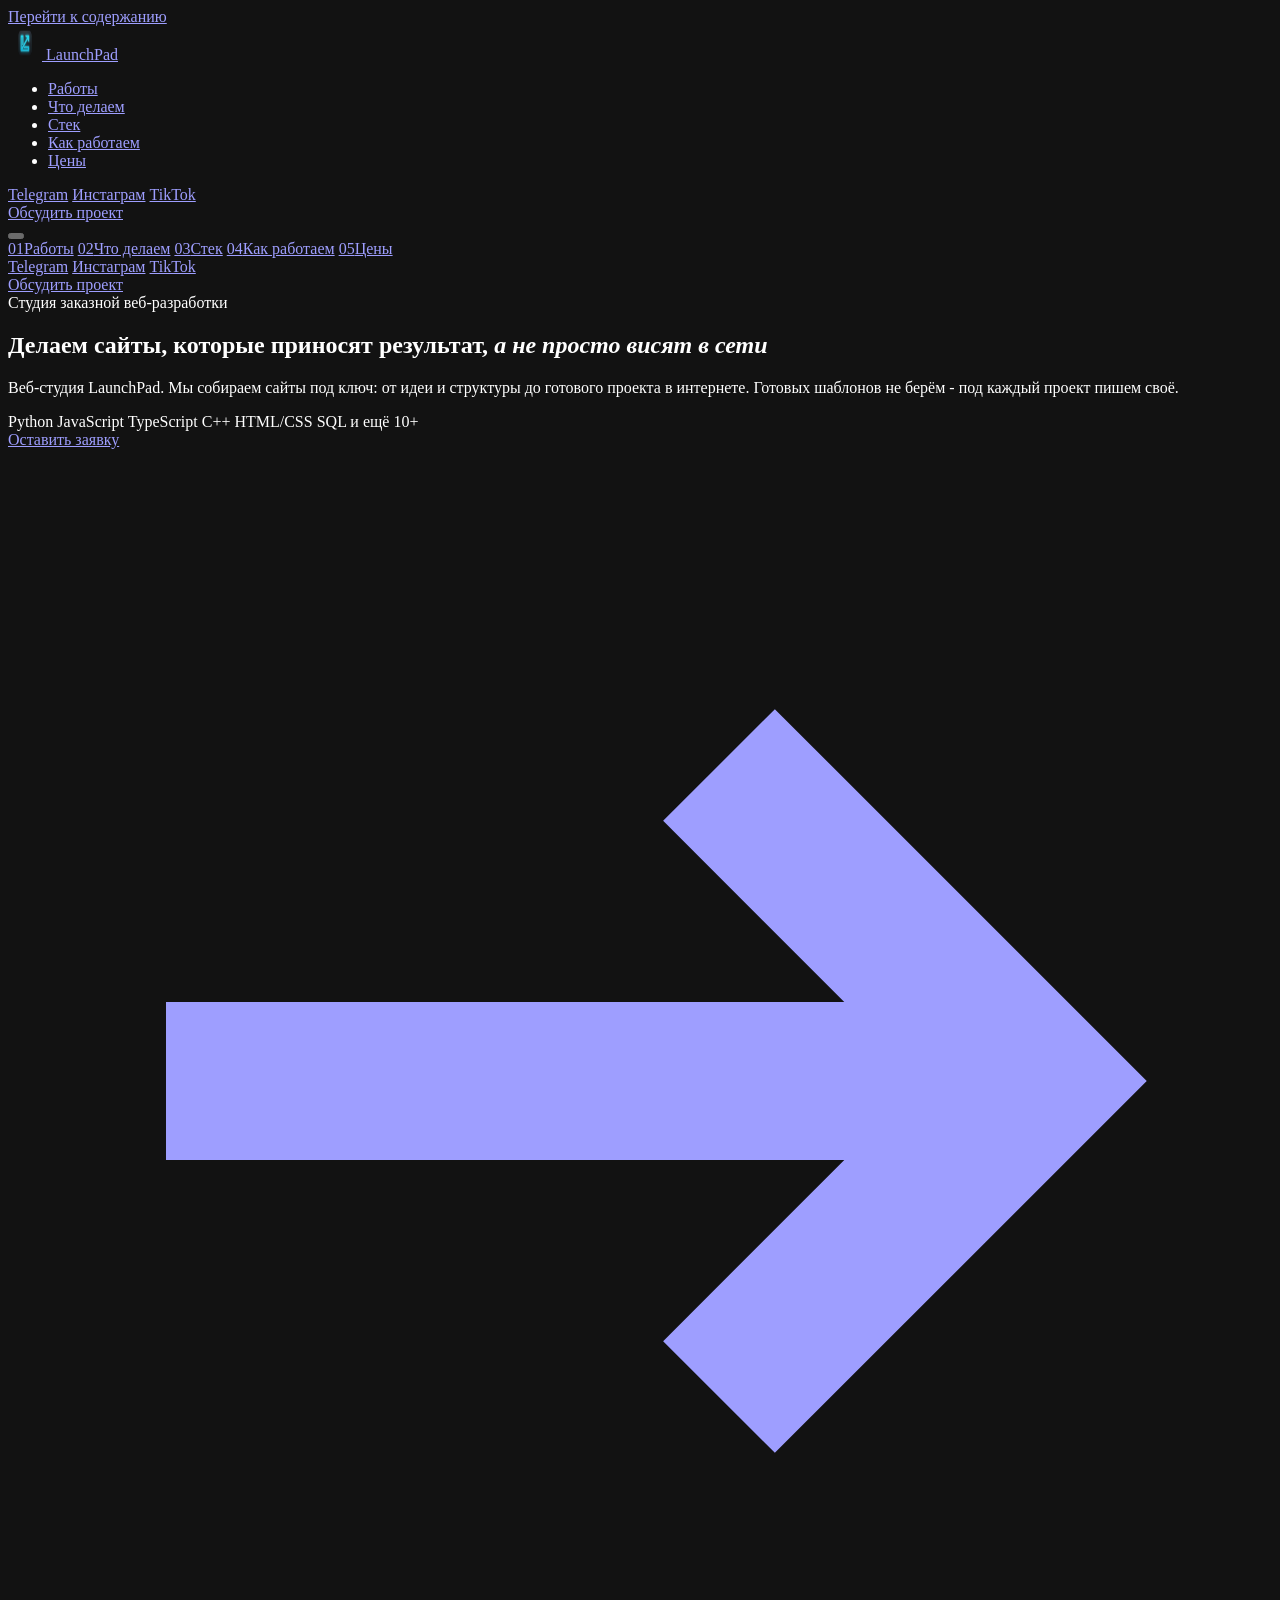
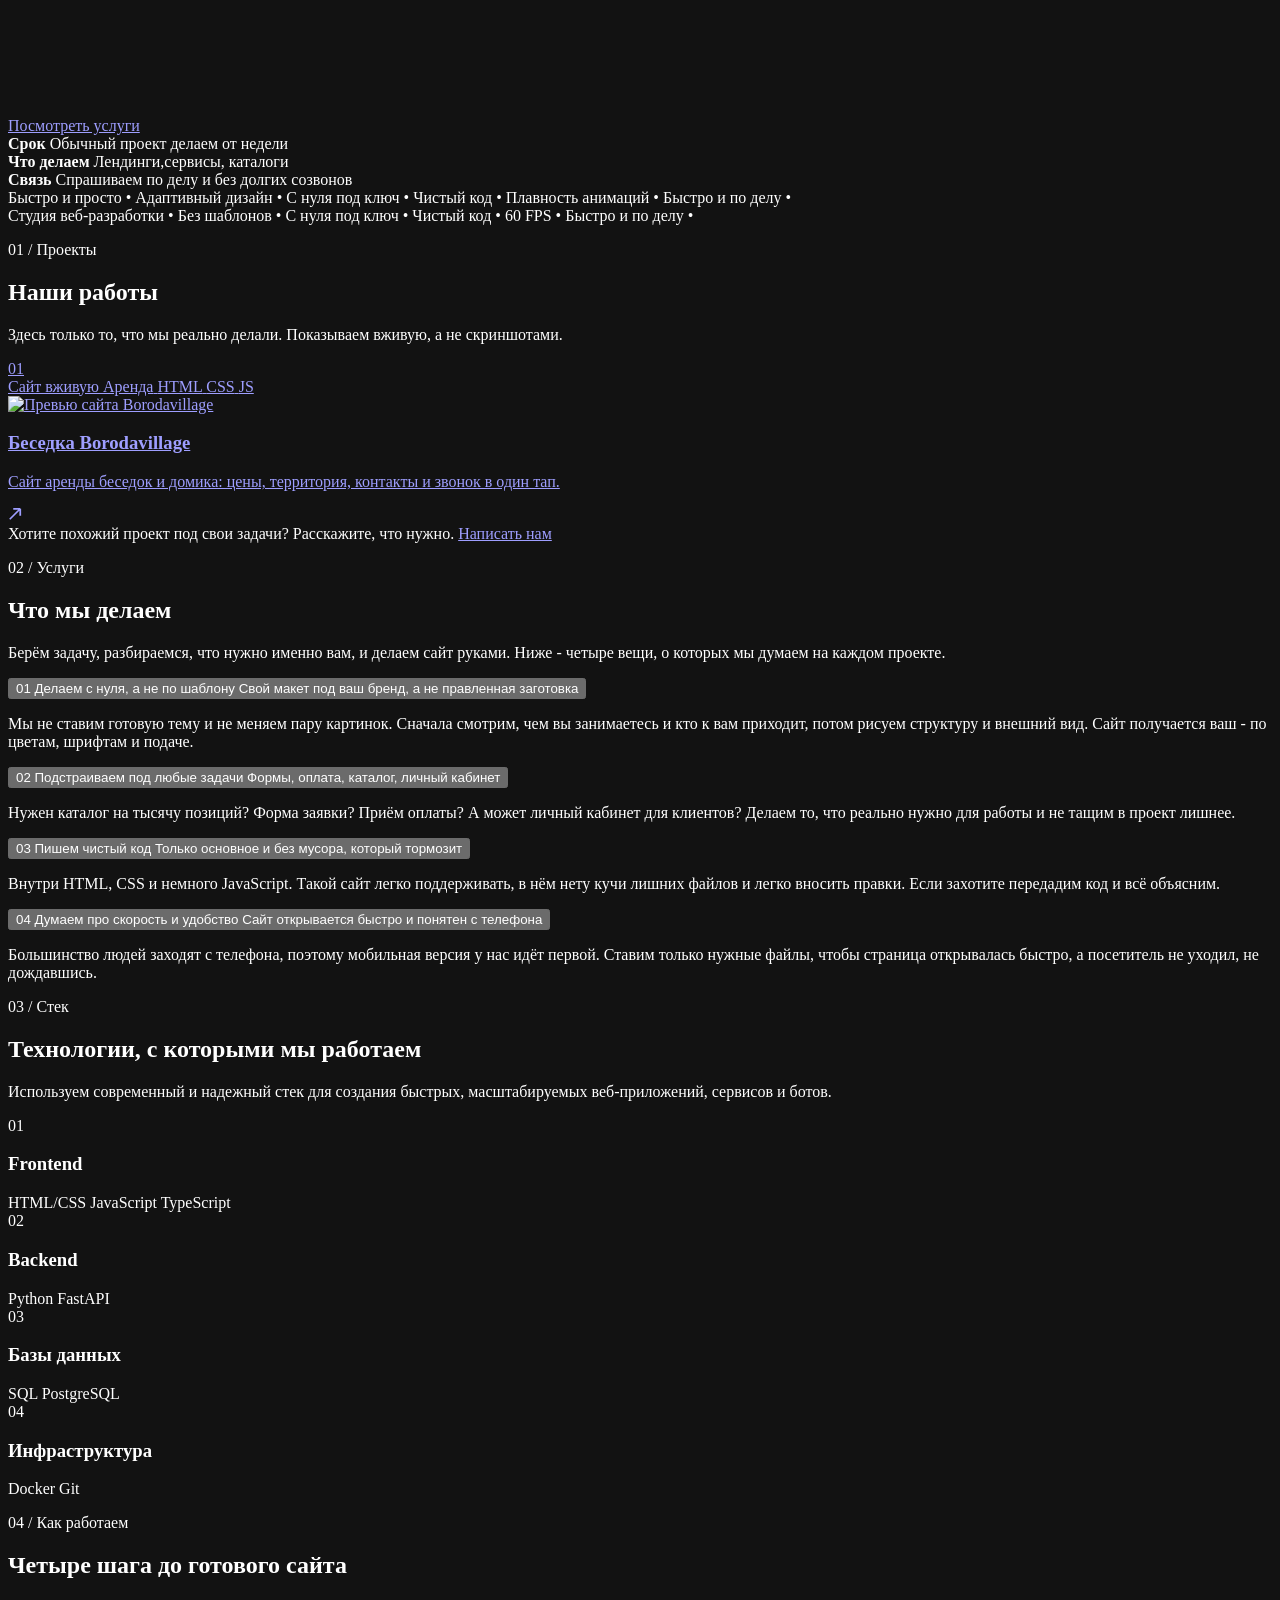
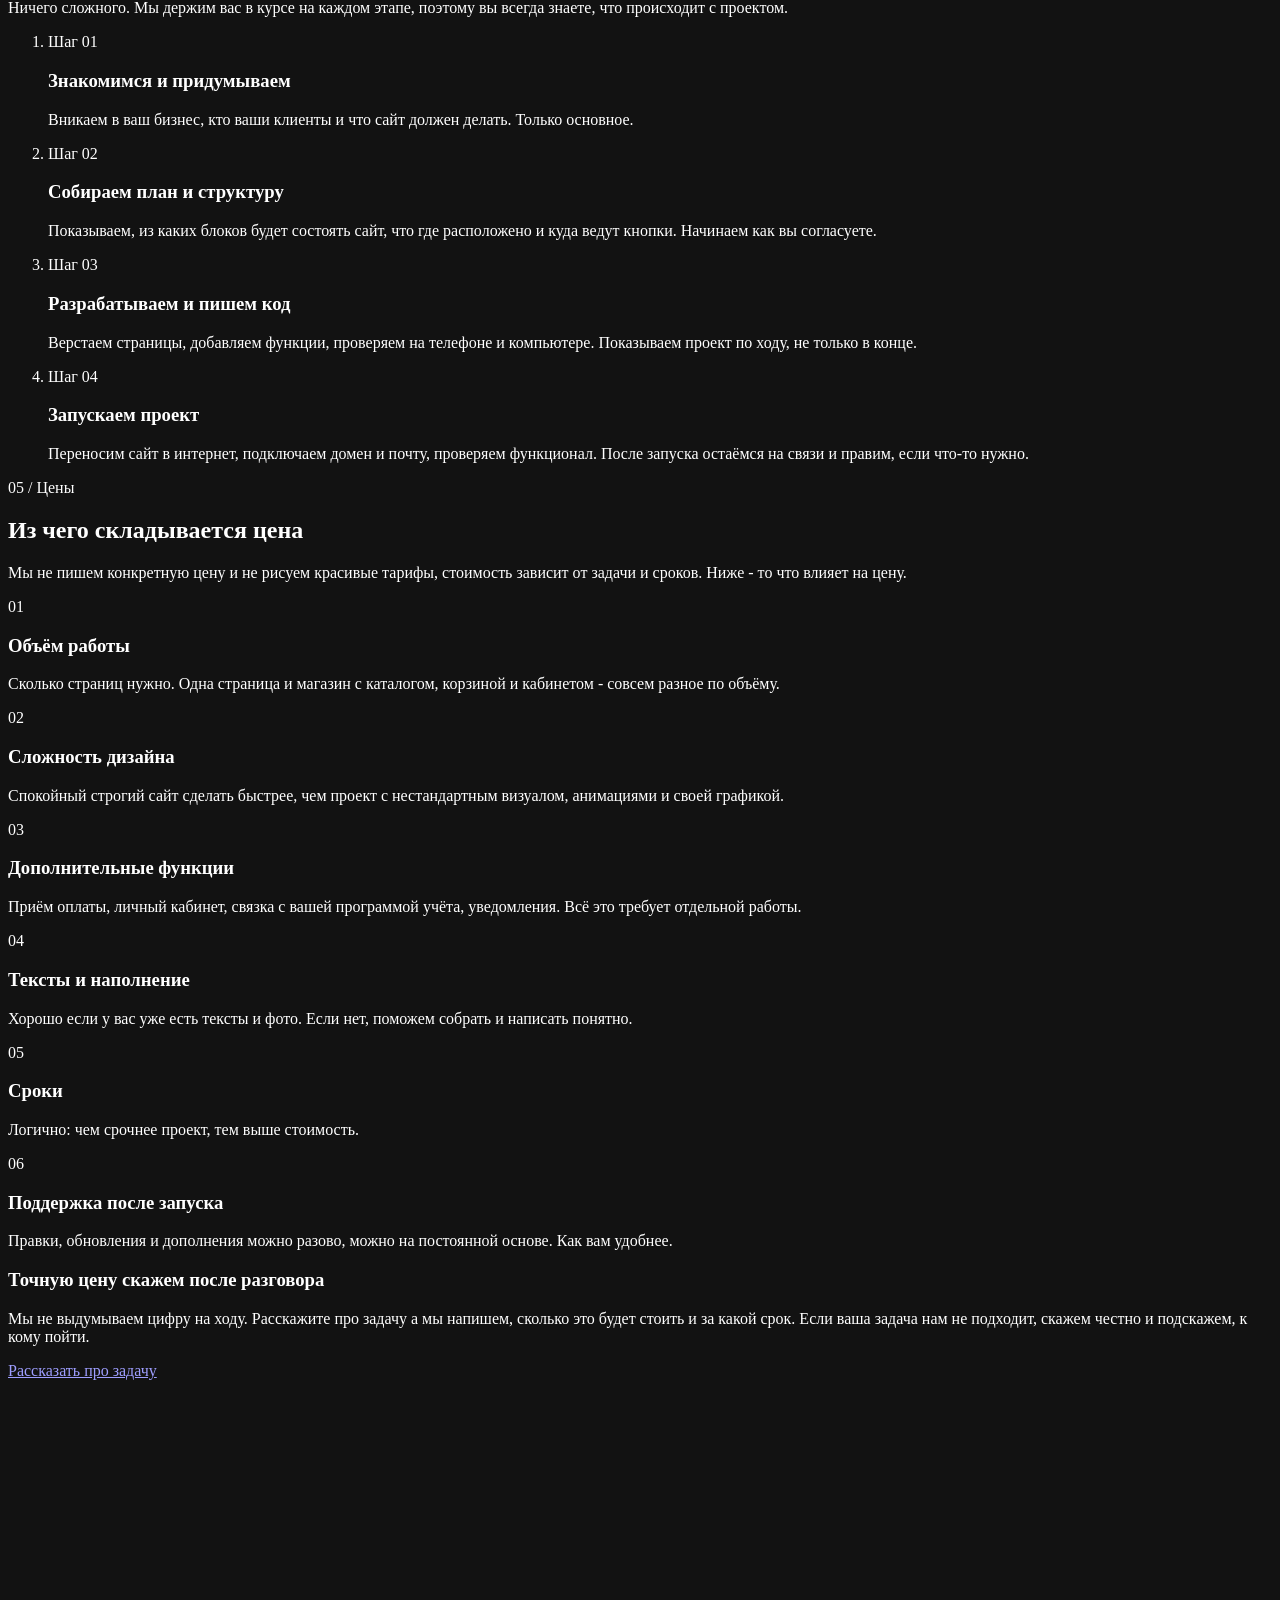
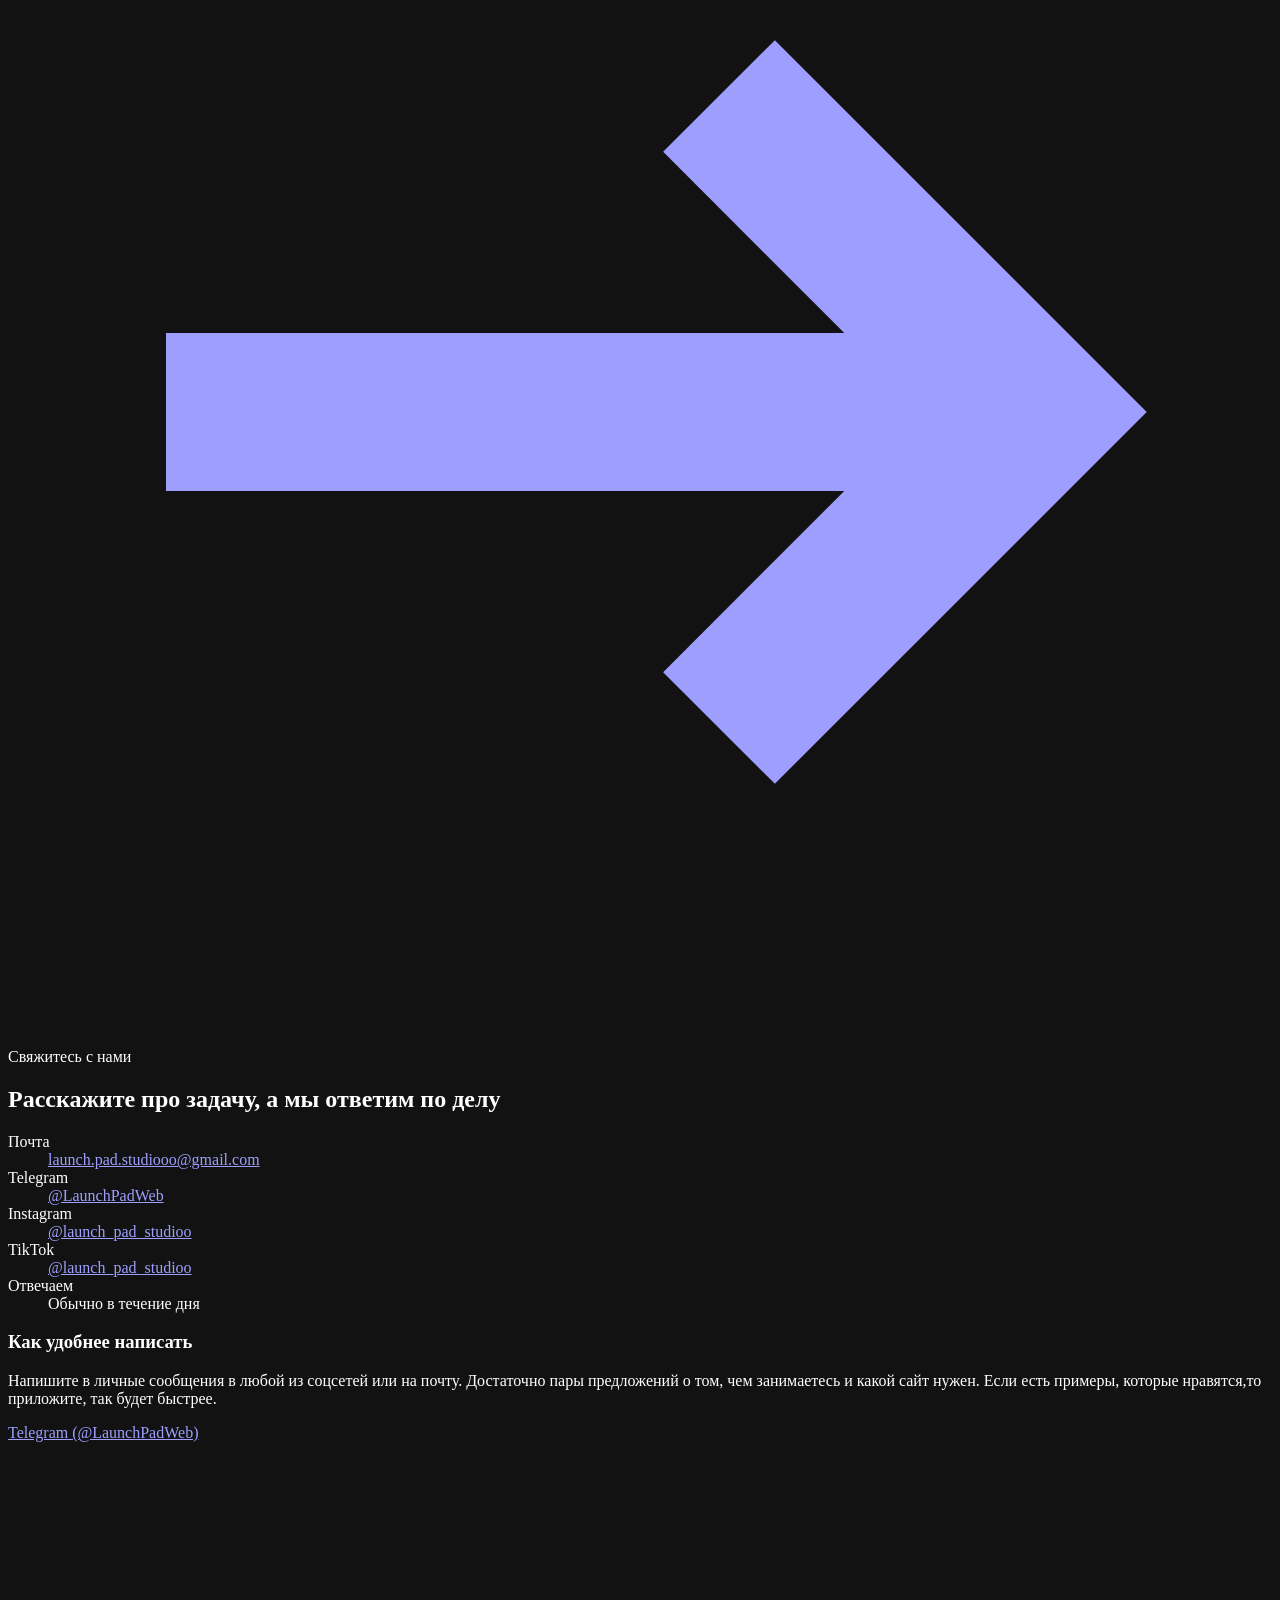
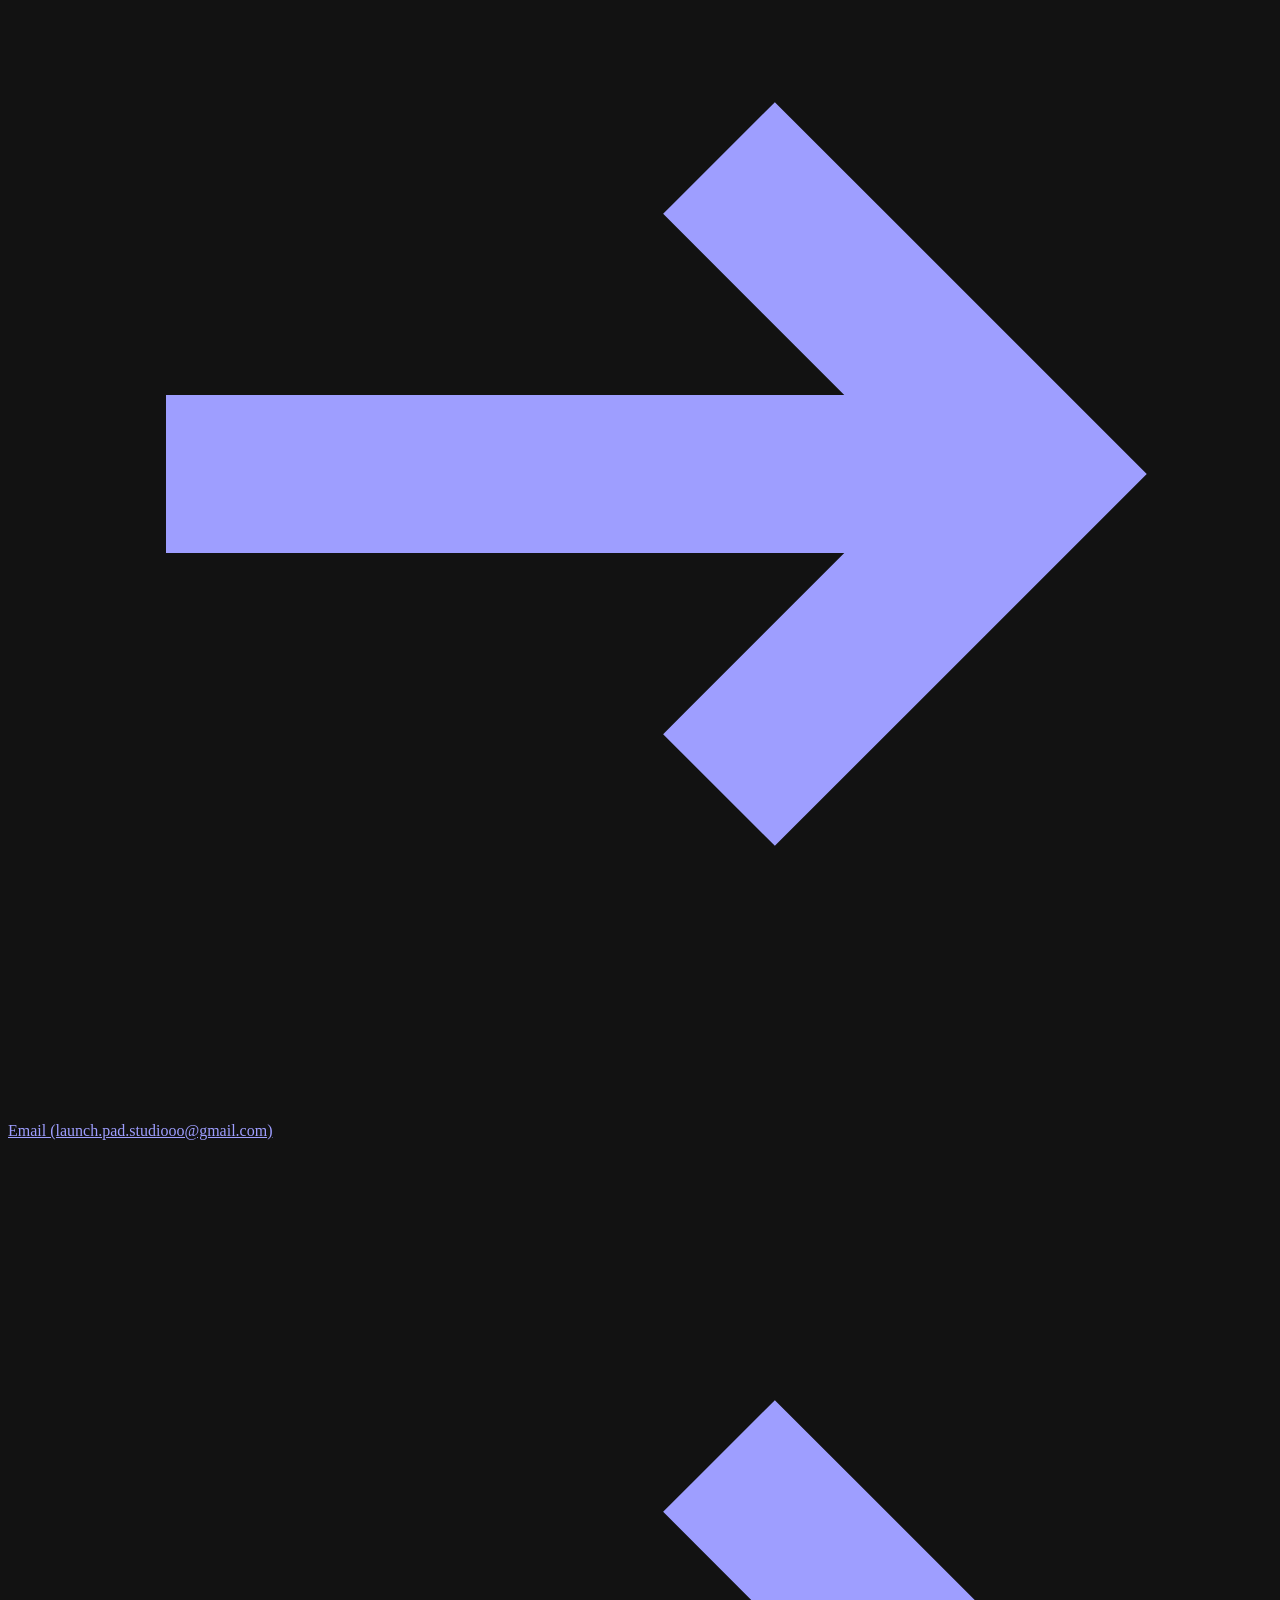
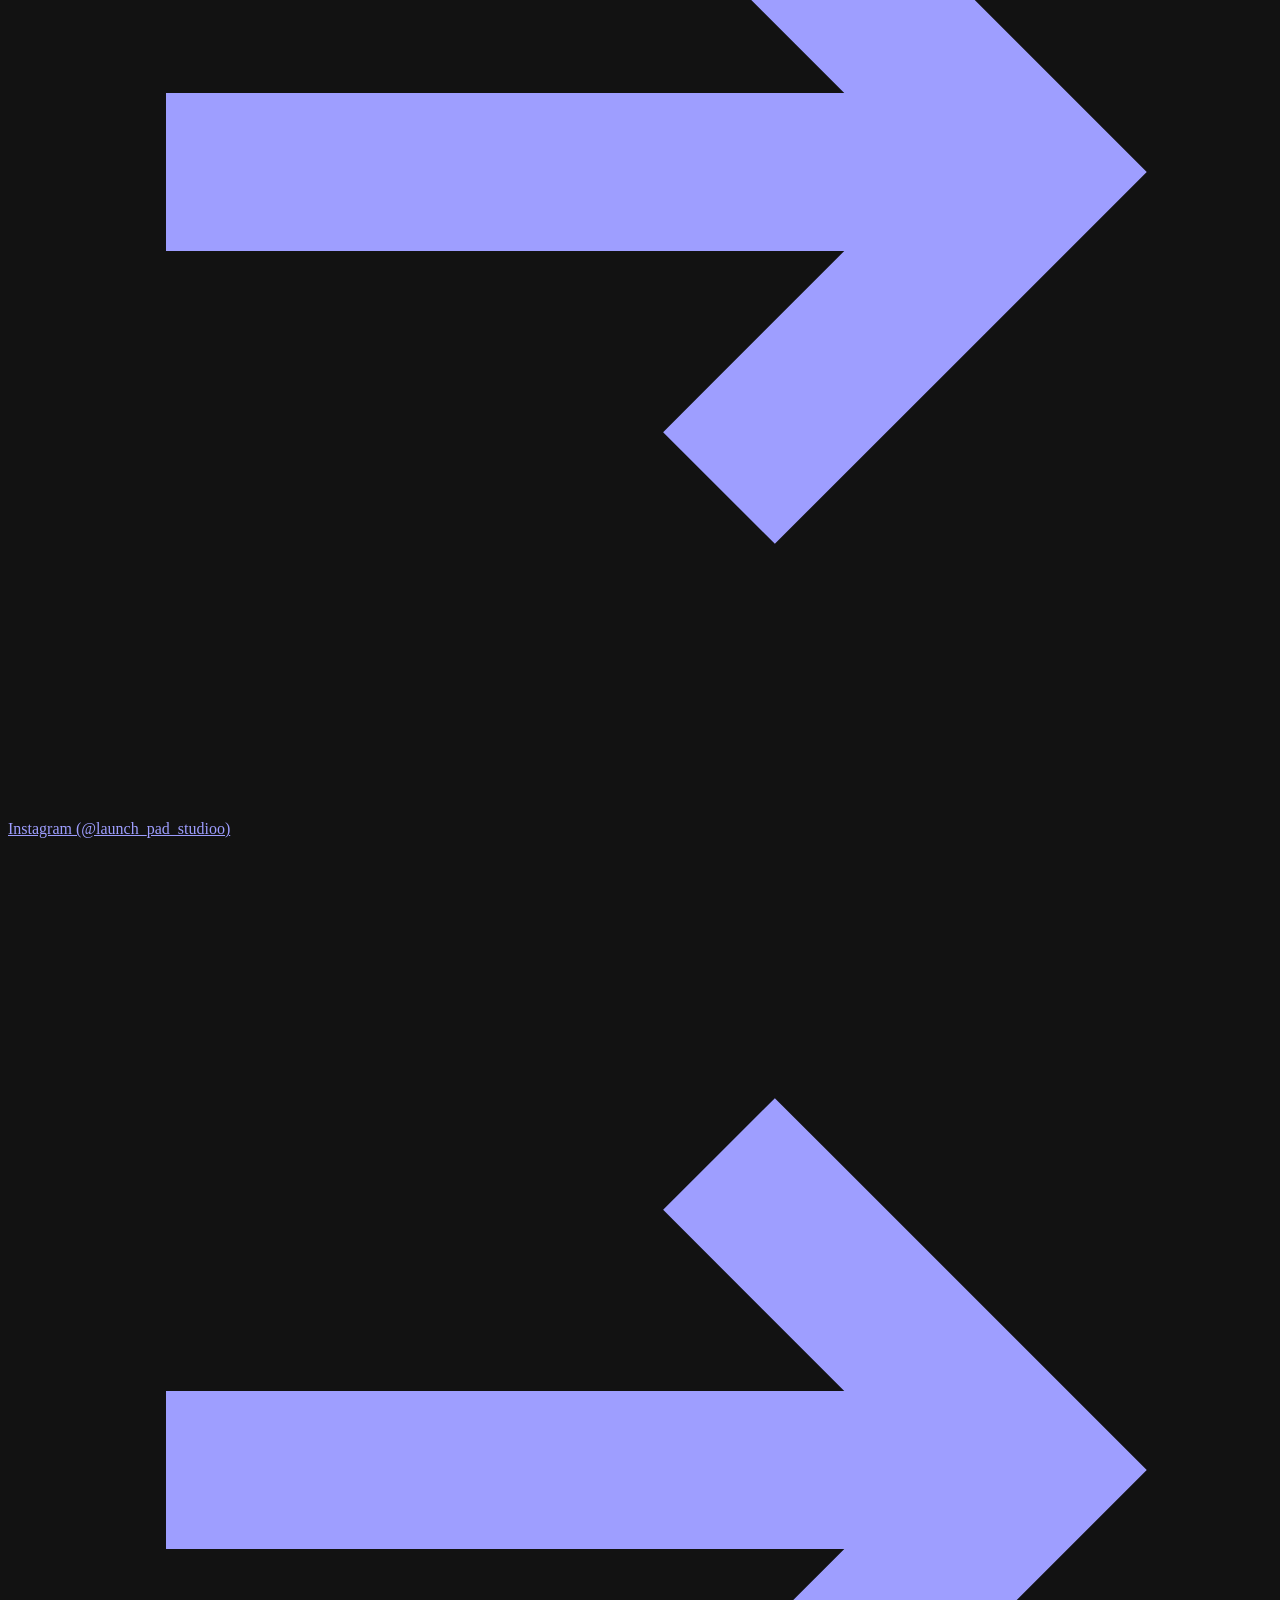
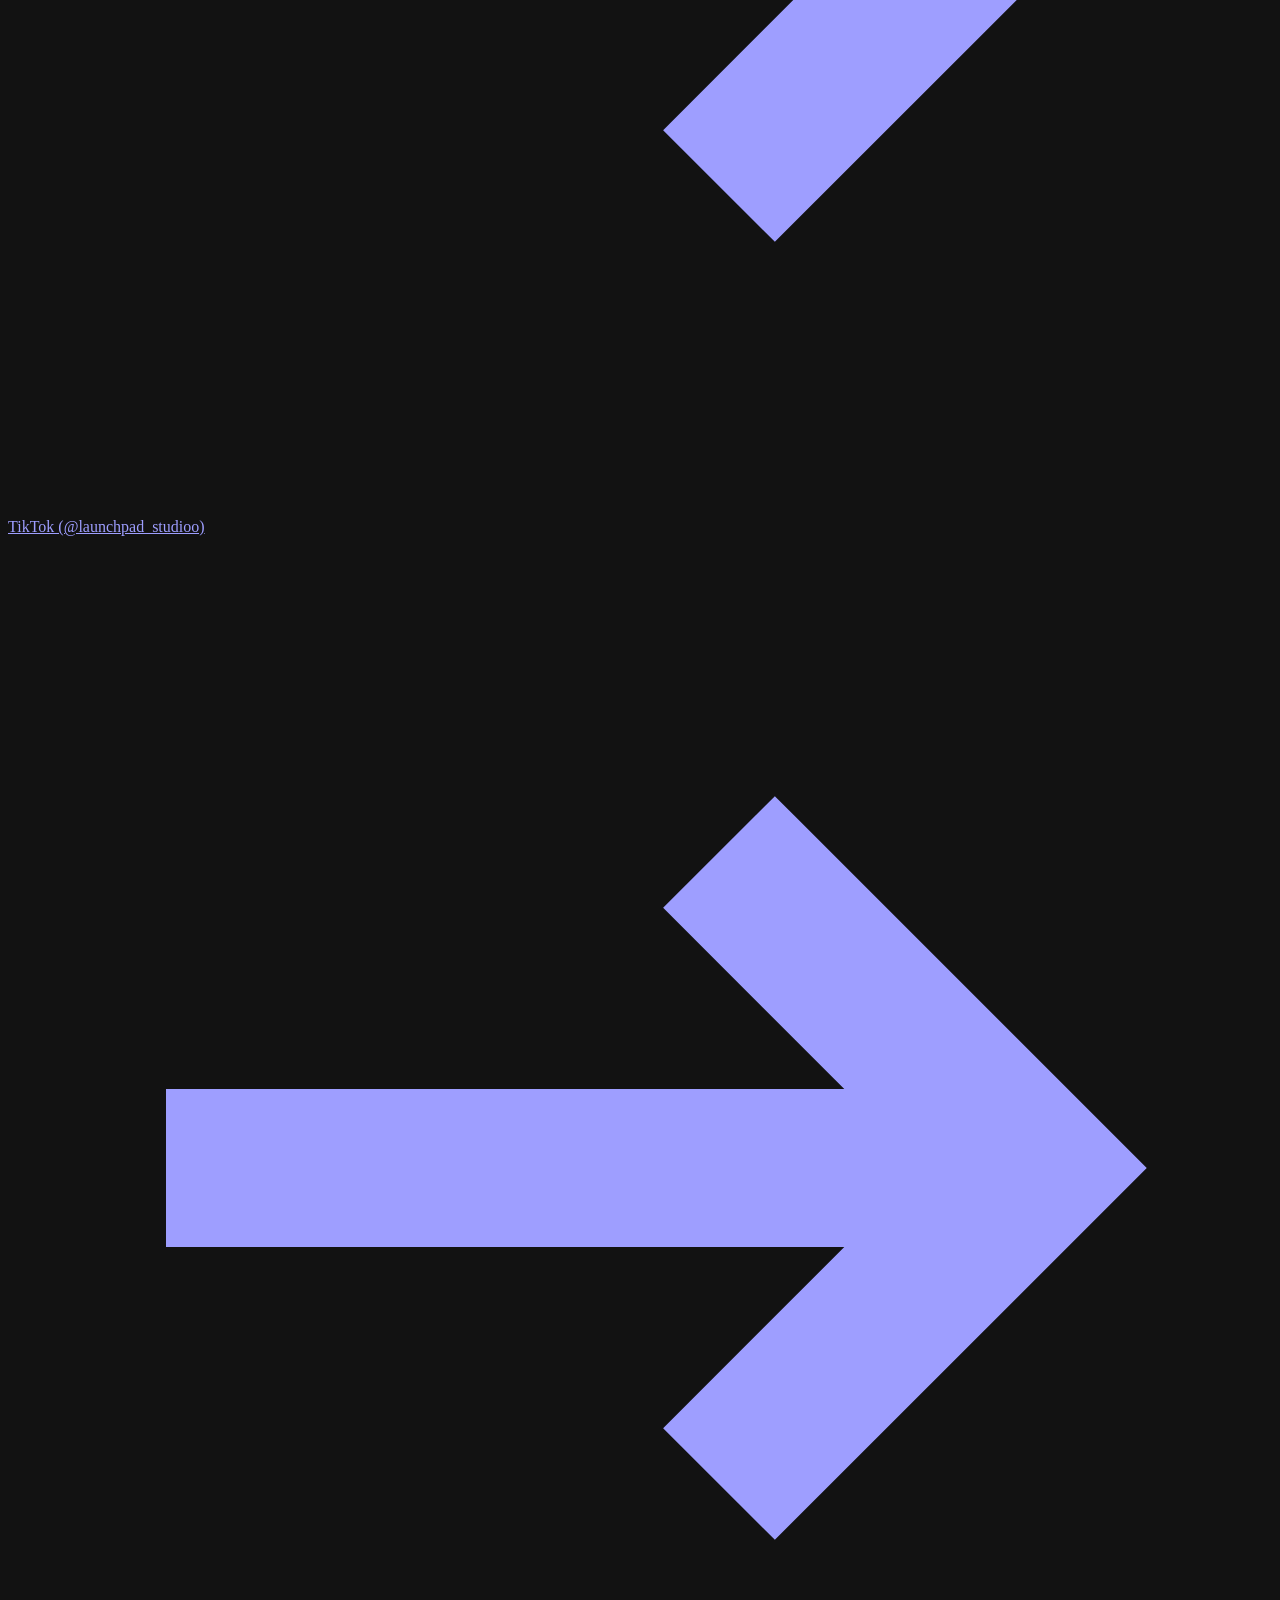
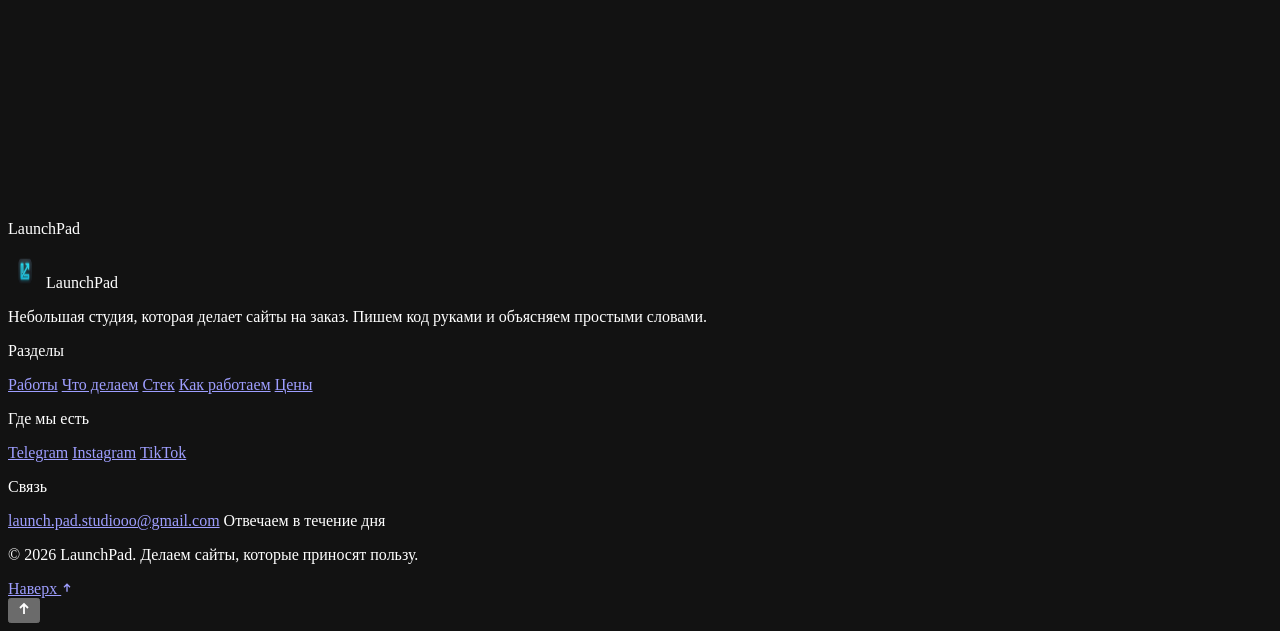
==== commit 6bfb3b0f: "Add files via upload" ====
--- a/index.html
+++ b/index.html
@@ -14,10 +14,10 @@
   <link rel="preconnect" href="https://fonts.gstatic.com" crossorigin>
   <link rel="stylesheet" href="https://fonts.googleapis.com/css2?family=Unbounded:wght@400;600;700&family=Manrope:wght@400;500;600;700;800&family=JetBrains+Mono:wght@400;500&display=swap">
 
-  <link rel="stylesheet" href="variables.css">
-  <link rel="stylesheet" href="base.css">
-  <link rel="stylesheet" href="components.css">
-  <link rel="stylesheet" href="motion.css">
+  <link rel="stylesheet" href="css/variables.css">
+  <link rel="stylesheet" href="css/base.css">
+  <link rel="stylesheet" href="css/components.css">
+  <link rel="stylesheet" href="css/motion.css">
 </head>
 
 <body>
@@ -42,7 +42,7 @@
 
       <nav class="nav" aria-label="Основные разделы">
         <ul class="nav__list">
-          <li><a class="nav__link" href="#works">Проекты</a></li>
+          <li><a class="nav__link" href="#works">Работы</a></li>
           <li><a class="nav__link" href="#services">Что делаем</a></li>
           <li><a class="nav__link" href="#stack">Стек</a></li>
           <li><a class="nav__link" href="#process">Как работаем</a></li>
@@ -67,7 +67,7 @@
 
   <div class="mobile-menu" id="mobile-menu">
     <div class="mobile-menu__body">
-      <a class="mobile-menu__link" href="#works"><span class="mono">01</span>Проекты</a>
+      <a class="mobile-menu__link" href="#works"><span class="mono">01</span>Работы</a>
       <a class="mobile-menu__link" href="#services"><span class="mono">02</span>Что делаем</a>
       <a class="mobile-menu__link" href="#stack"><span class="mono">03</span>Стек</a>
       <a class="mobile-menu__link" href="#process"><span class="mono">04</span>Как работаем</a>
@@ -111,7 +111,7 @@
               <span class="btn__label">Оставить заявку</span>
               <svg class="btn__arrow" viewBox="0 0 16 16" fill="none" stroke="currentColor" stroke-width="2" aria-hidden="true"><path d="M2 8h11M9 4l4 4-4 4"/></svg>
             </a>
-            <a class="tlink tlink--accent" href="#works">Посмотреть работы</a>
+            <a class="tlink tlink--accent" href="#services">Посмотреть услуги</a>
           </div>
         </div>
 
@@ -170,8 +170,7 @@
     </div>
 
 
-    <!-- ================= НАШИ РАБОТЫ (ЗАКОММЕНТИРОВАНО) ================= -->
-    <!--
+    <!-- ================= НАШИ РАБОТЫ ================= -->
     <section class="section section--line" id="works">
       <div class="shell">
         <header class="head reveal reveal--sm">
@@ -184,11 +183,31 @@
           </div>
         </header>
 
-        <div class="works works--quad">
-          <article class="work work--quad reveal"><div class="work__mock"></div></article>
-          <article class="work work--quad reveal"><div class="work__mock"></div></article>
-          <article class="work work--quad reveal"><div class="work__mock"></div></article>
-          <article class="work work--quad reveal"><div class="work__mock"></div></article>
+        <div class="works">
+          <a class="work work--full reveal" href="https://borodavillage.by/" target="_blank" rel="noopener noreferrer">
+            <div class="work__top">
+              <span class="work__no mono">01</span>
+              <div class="work__tags">
+                <span class="tag tag--live">Сайт вживую</span>
+                <span class="tag">Аренда</span>
+                <span class="tag">HTML</span>
+                <span class="tag">CSS</span>
+                <span class="tag">JS</span>
+              </div>
+            </div>
+            <div class="work__mock work__mock--full">
+              <img src="boroda.png" alt="Превью сайта Borodavillage" style="width: 100%; height: auto; display: block;">
+            </div>
+            <div class="work__caption">
+              <div>
+                <h3 class="work__name">Беседка Borodavillage</h3>
+                <p class="work__desc">Сайт аренды беседок и домика: цены, территория, контакты и звонок в один тап.</p>
+              </div>
+              <div class="work__arrow" aria-hidden="true">
+                <svg width="14" height="14" viewBox="0 0 16 16" fill="none" stroke="currentColor" stroke-width="2"><path d="M2 14L14 2M14 2H6M14 2v8"/></svg>
+              </div>
+            </div>
+          </a>
         </div>
 
         <div class="works__foot reveal">
@@ -197,14 +216,12 @@
         </div>
       </div>
     </section>
-    -->
-
 
     <!-- ================= ЧТО МЫ ДЕЛАЕМ ================= -->
     <section class="section section--line" id="services">
       <div class="shell">
         <header class="head reveal reveal--sm">
-          <p class="head__index">01 / Услуги</p>
+          <p class="head__index">02 / Услуги</p>
           <div>
             <h2 class="head__title">Что мы делаем</h2>
             <p class="head__note">
@@ -302,7 +319,7 @@
     <section class="section section--line" id="stack">
       <div class="shell">
         <header class="head reveal reveal--sm">
-          <p class="head__index">02 / Стек</p>
+          <p class="head__index">03 / Стек</p>
           <div>
             <h2 class="head__title">Технологии, с которыми мы работаем</h2>
             <p class="head__note">
@@ -356,7 +373,7 @@
     <section class="section section--line" id="process">
       <div class="shell">
         <header class="head reveal reveal--sm">
-          <p class="head__index">03 / Как работаем</p>
+          <p class="head__index">04 / Как работаем</p>
           <div>
             <h2 class="head__title">Четыре шага до готового сайта</h2>
             <p class="head__note">
@@ -407,7 +424,7 @@
     <section class="section section--line" id="pricing">
       <div class="shell">
         <header class="head reveal reveal--sm">
-          <p class="head__index">04 / Цены</p>
+          <p class="head__index">05 / Цены</p>
           <div>
             <h2 class="head__title">Из чего складывается цена</h2>
             <p class="head__note">
@@ -532,18 +549,25 @@
             предложений о том, чем занимаетесь и какой сайт нужен. Если есть примеры, которые
             нравятся,то приложите, так будет быстрее.
           </p>
-          <div class="contact__actions">
-            <a class="btn btn--primary btn--wide" href="mailto:launch.pad.studiooo@gmail.com?subject=%D0%97%D0%B0%D0%B4%D0%B0%D1%87%D0%B0%20%D1%81%20%D1%81%D0%B0%D0%B9%D1%82%D0%BE%D0%BC" title="Написать на launch.pad.studiooo@gmail.com">
-              <span class="btn__label">Написать на почту</span>
+          <div class="contact__actions" style="display: grid; gap: 0.75rem;">
+            <a class="btn btn--primary btn--wide" href="https://t.me/LaunchPadWeb" target="_blank" rel="noopener noreferrer" title="Написать в Telegram">
+              <span class="btn__label">Telegram (@LaunchPadWeb)</span>
               <svg class="btn__arrow" viewBox="0 0 16 16" fill="none" stroke="currentColor" stroke-width="2" aria-hidden="true"><path d="M2 8h11M9 4l4 4-4 4"/></svg>
             </a>
-            <div class="contact__socials">
-              <a href="https://t.me/LaunchPadWeb" target="_blank" rel="noopener noreferrer">Telegram</a>
-              <a href="https://www.instagram.com/launch_pad_studioo?exln=MW9sbDR3dHdiMGhqYw==" target="_blank" rel="noopener noreferrer">Instagram</a>
-              <a href="https://www.tiktok.com/@launchpad_studioo?_r=1&_t=ZS-9BCnpwYR7NH" target="_blank" rel="noopener noreferrer">TikTok</a>
-            </div>
-          </div>
-        </aside>
+            <a class="btn btn--outline btn--wide" href="mailto:launch.pad.studiooo@gmail.com?subject=%D0%97%D0%B0%D0%B4%D0%B0%D1%87%D0%B0%20%D1%81%20%D1%81%D0%B0%D0%B9%D1%82%D0%BE%D0%BC" title="Написать на почту">
+              <span class="btn__label">Email (launch.pad.studiooo@gmail.com)</span>
+              <svg class="btn__arrow" viewBox="0 0 16 16" fill="none" stroke="currentColor" stroke-width="2" aria-hidden="true"><path d="M2 8h11M9 4l4 4-4 4"/></svg>
+            </a>
+            <a class="btn btn--ghost btn--wide" href="https://www.instagram.com/launch_pad_studioo?exln=MW9sbDR3dHdiMGhqYw==" target="_blank" rel="noopener noreferrer" title="Instagram">
+              <span class="btn__label">Instagram (@launch_pad_studioo)</span>
+              <svg class="btn__arrow" viewBox="0 0 16 16" fill="none" stroke="currentColor" stroke-width="2" aria-hidden="true"><path d="M2 8h11M9 4l4 4-4 4"/></svg>
+            </a>
+            <a class="btn btn--ghost btn--wide" href="https://www.tiktok.com/@launchpad_studioo?_r=1&_t=ZS-9BCnpwYR7NH" target="_blank" rel="noopener noreferrer" title="TikTok">
+              <span class="btn__label">TikTok (@launchpad_studioo)</span>
+              <svg class="btn__arrow" viewBox="0 0 16 16" fill="none" stroke="currentColor" stroke-width="2" aria-hidden="true"><path d="M2 8h11M9 4l4 4-4 4"/></svg>
+            </a>
+          </div>
+        </aside>
       </div>
     </section>
   </main>
@@ -567,7 +591,7 @@
         <div>
           <p class="footer__col-title">Разделы</p>
           <div class="footer__list">
-            <a href="#works">Проекты</a>
+            <a href="#works">Работы</a>
             <a href="#services">Что делаем</a>
             <a href="#stack">Стек</a>
             <a href="#process">Как работаем</a>
@@ -608,7 +632,7 @@
     <svg width="16" height="16" viewBox="0 0 16 16" fill="none" stroke="currentColor" stroke-width="1.8" aria-hidden="true"><path d="M8 13V3M4 7l4-4 4 4"/></svg>
   </button>
 
-  <script src="main.js"></script>
+  <script src="js/main.js"></script>
 </body>
 </html>
 
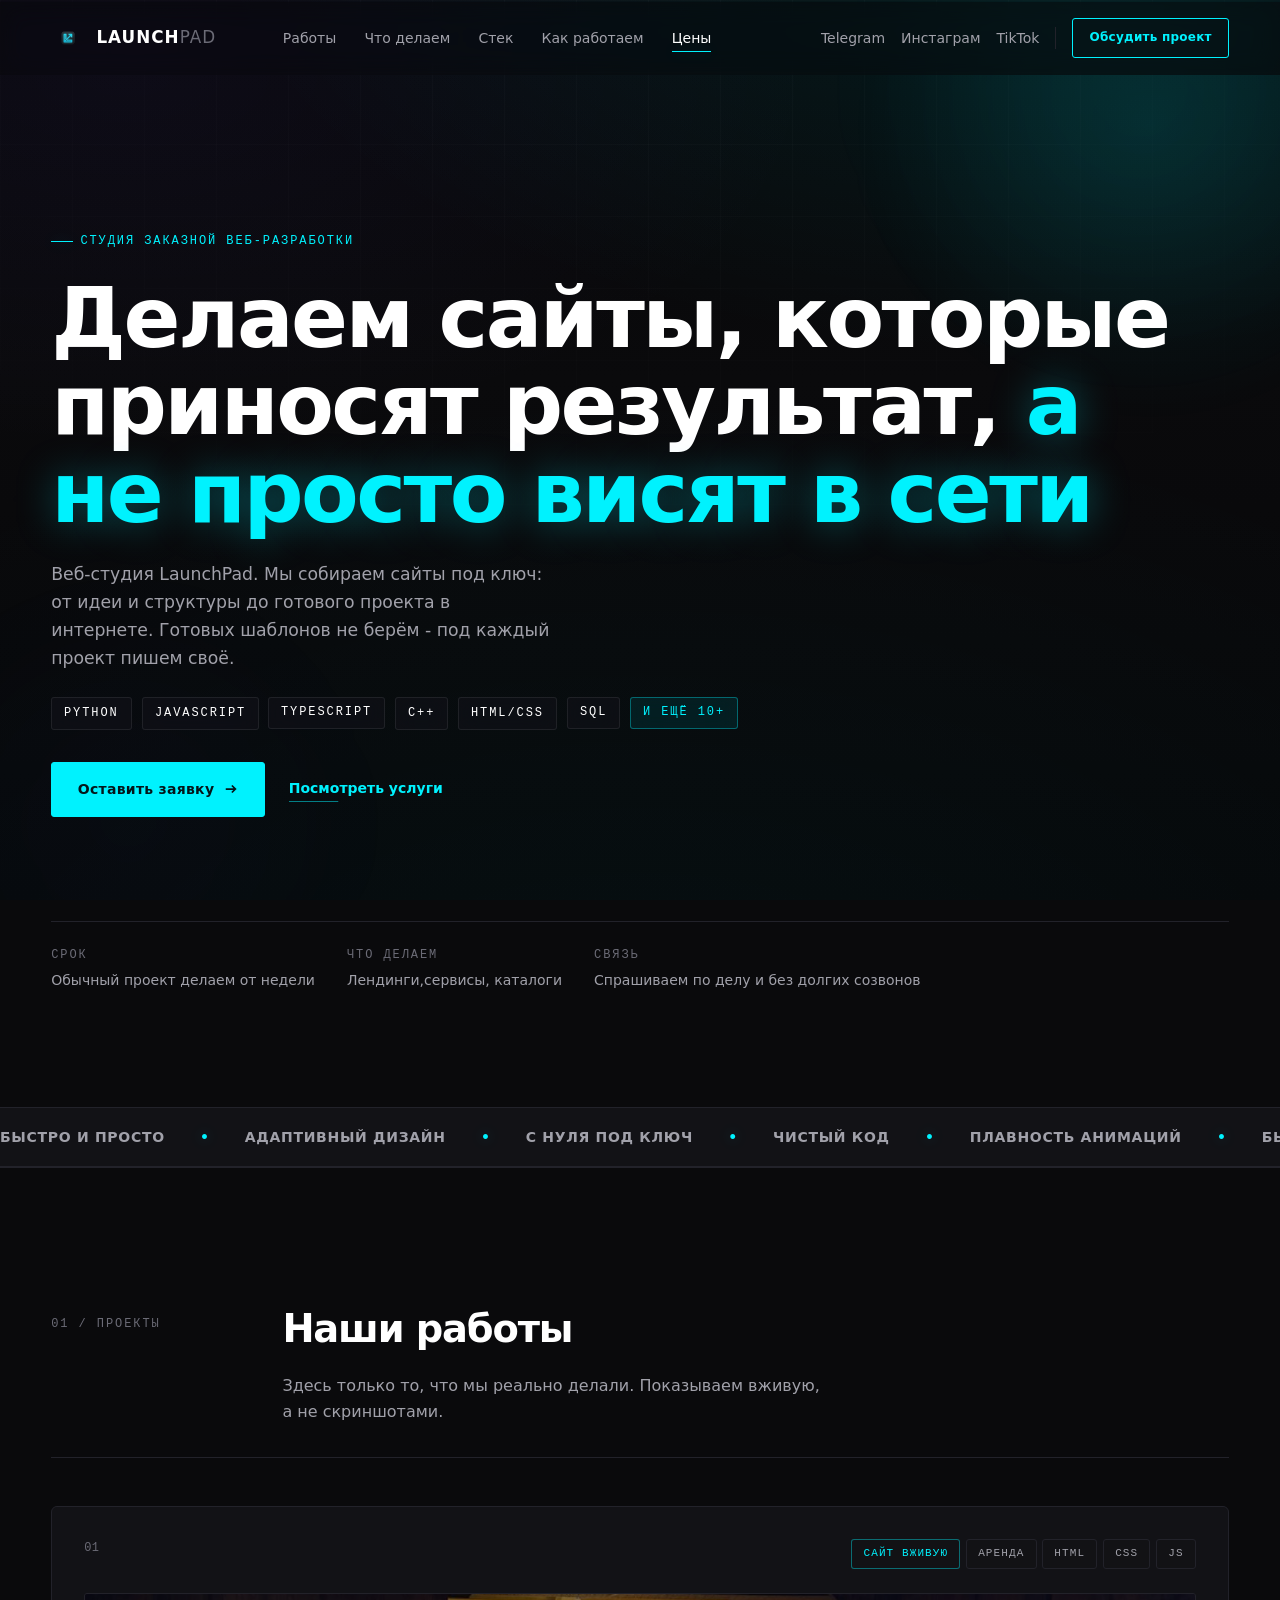
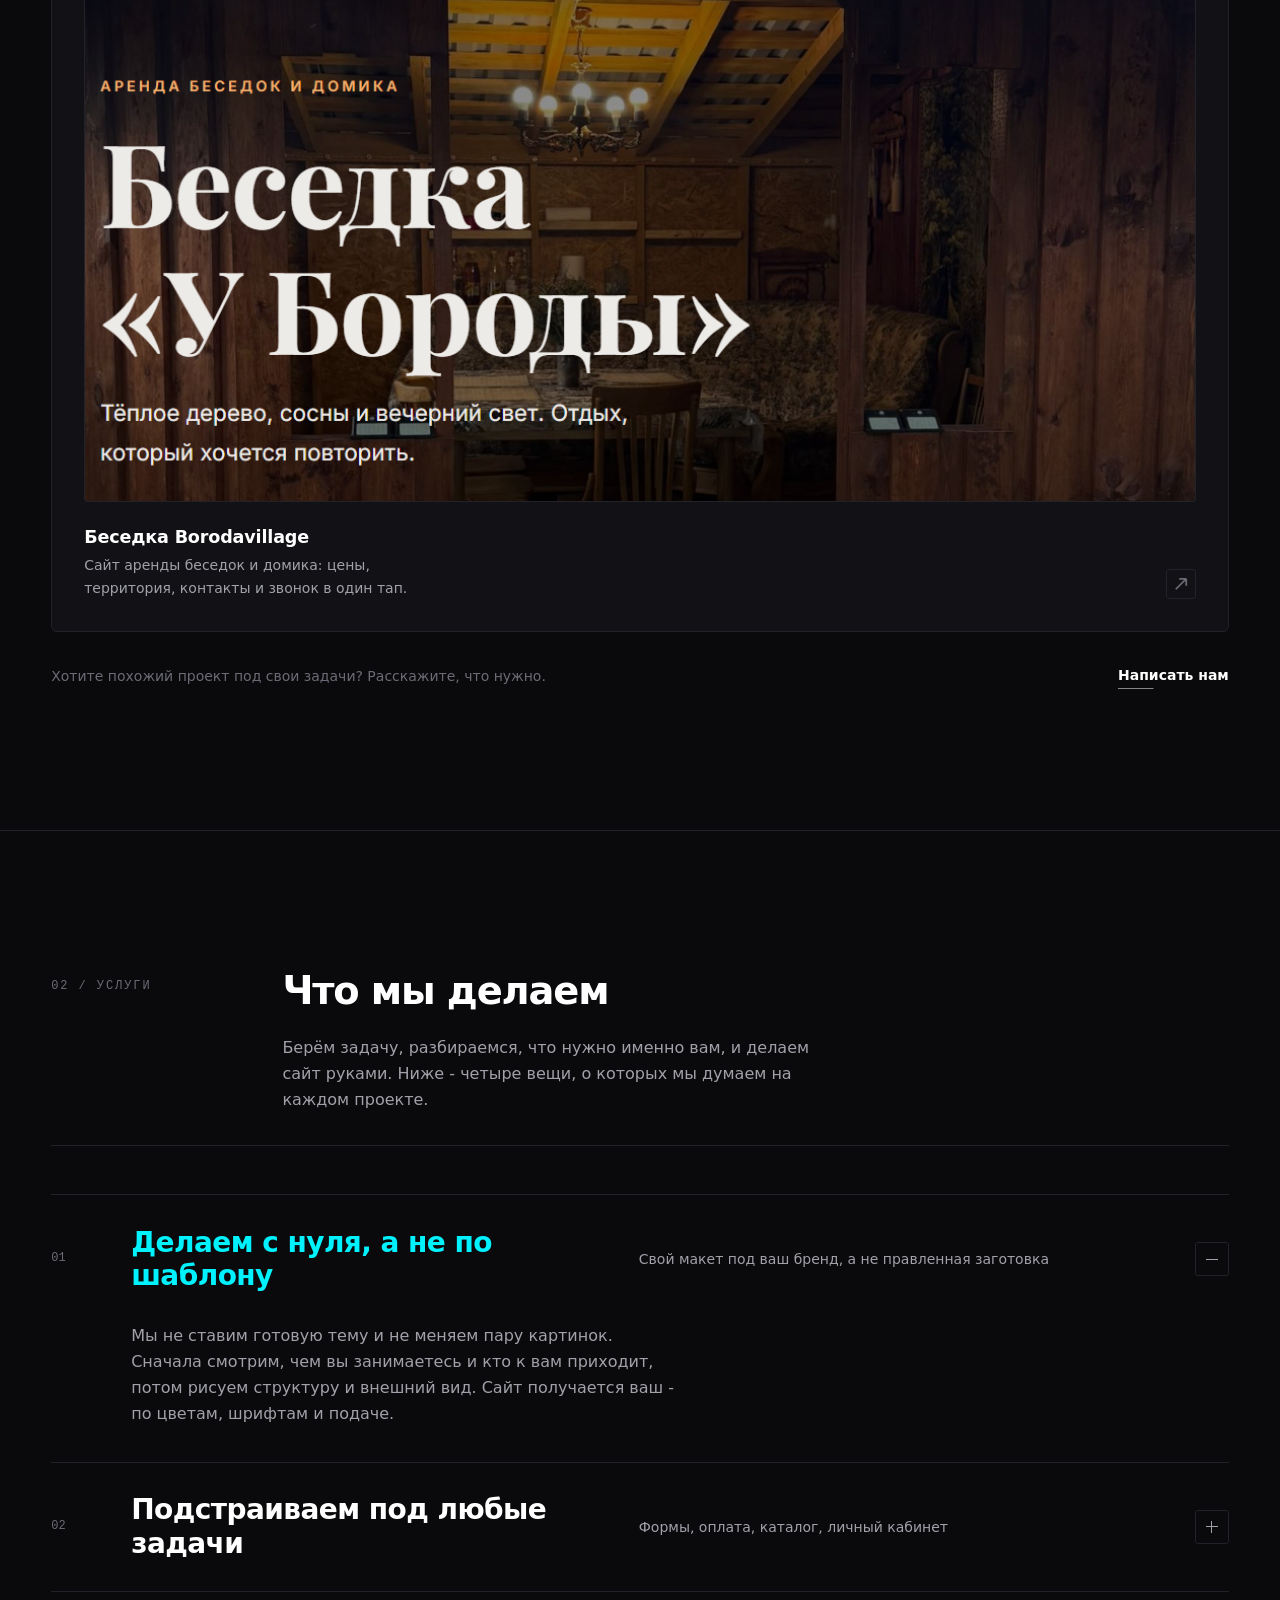
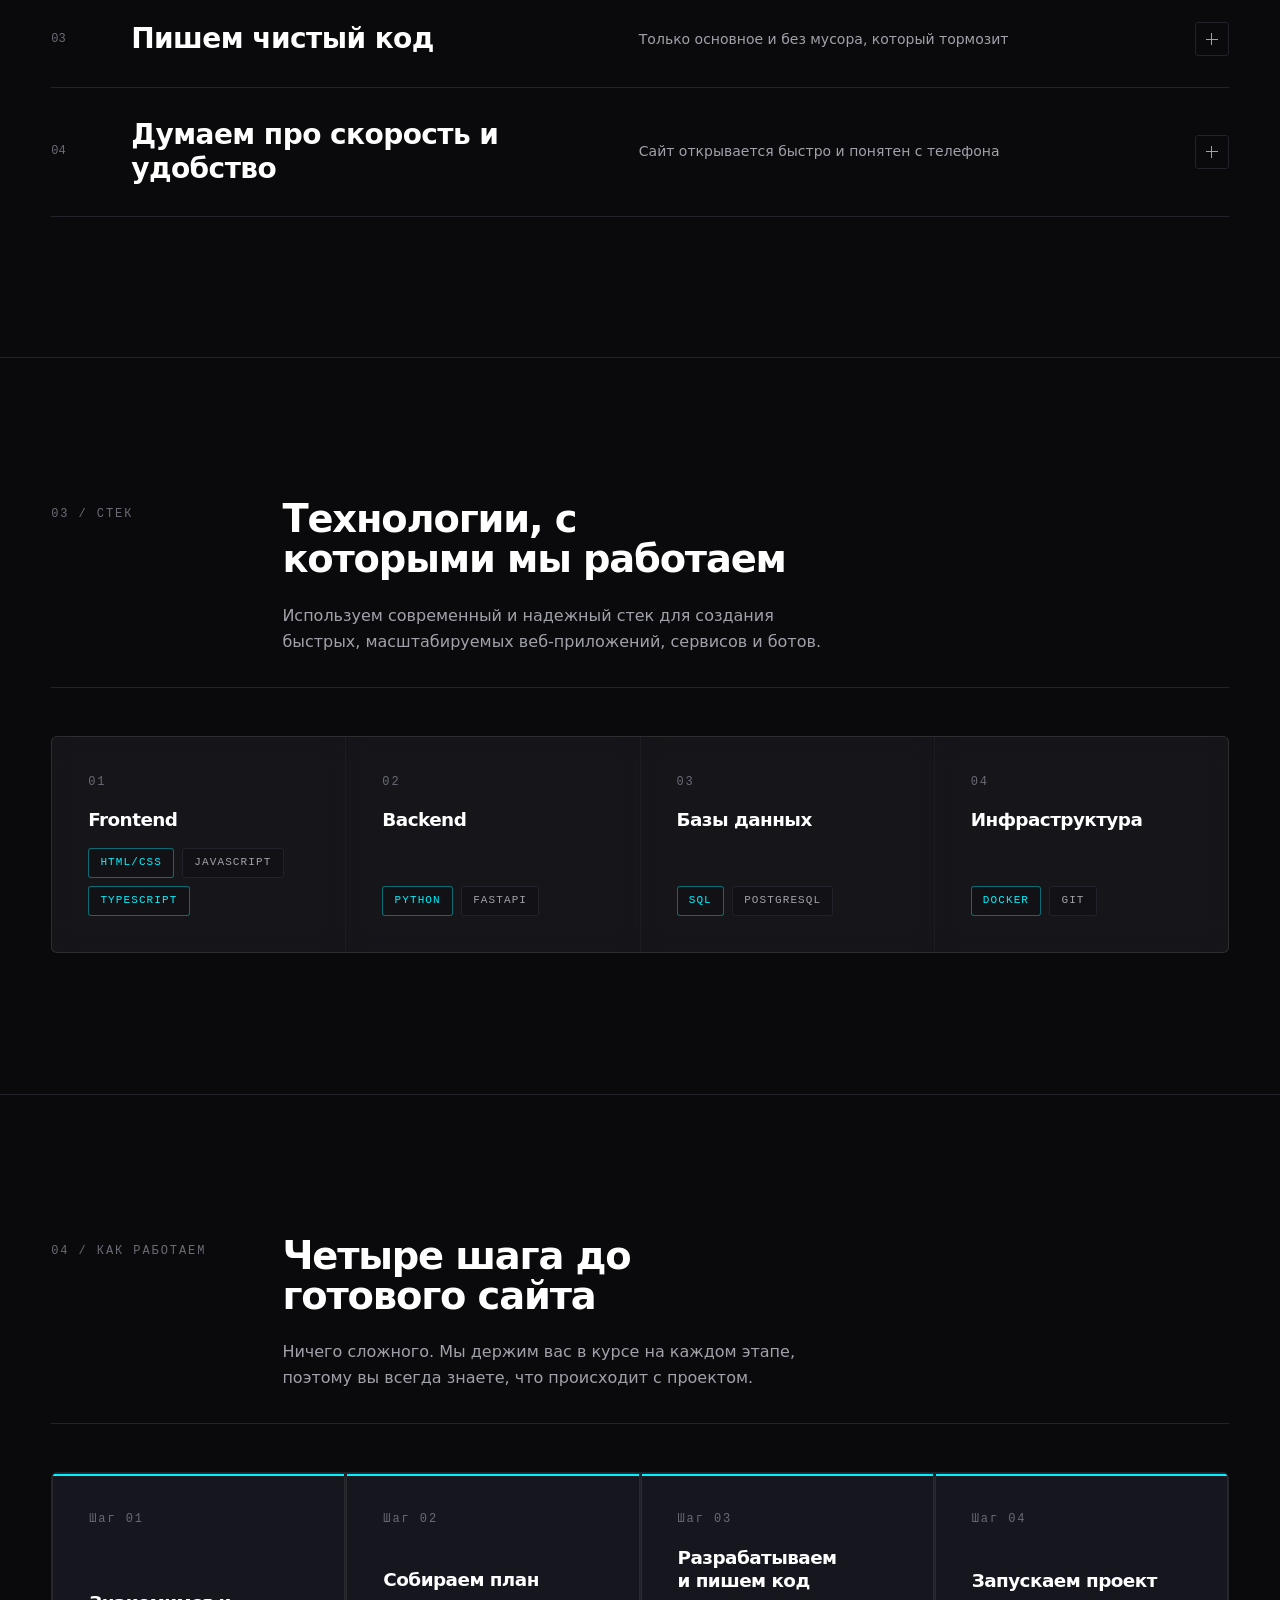
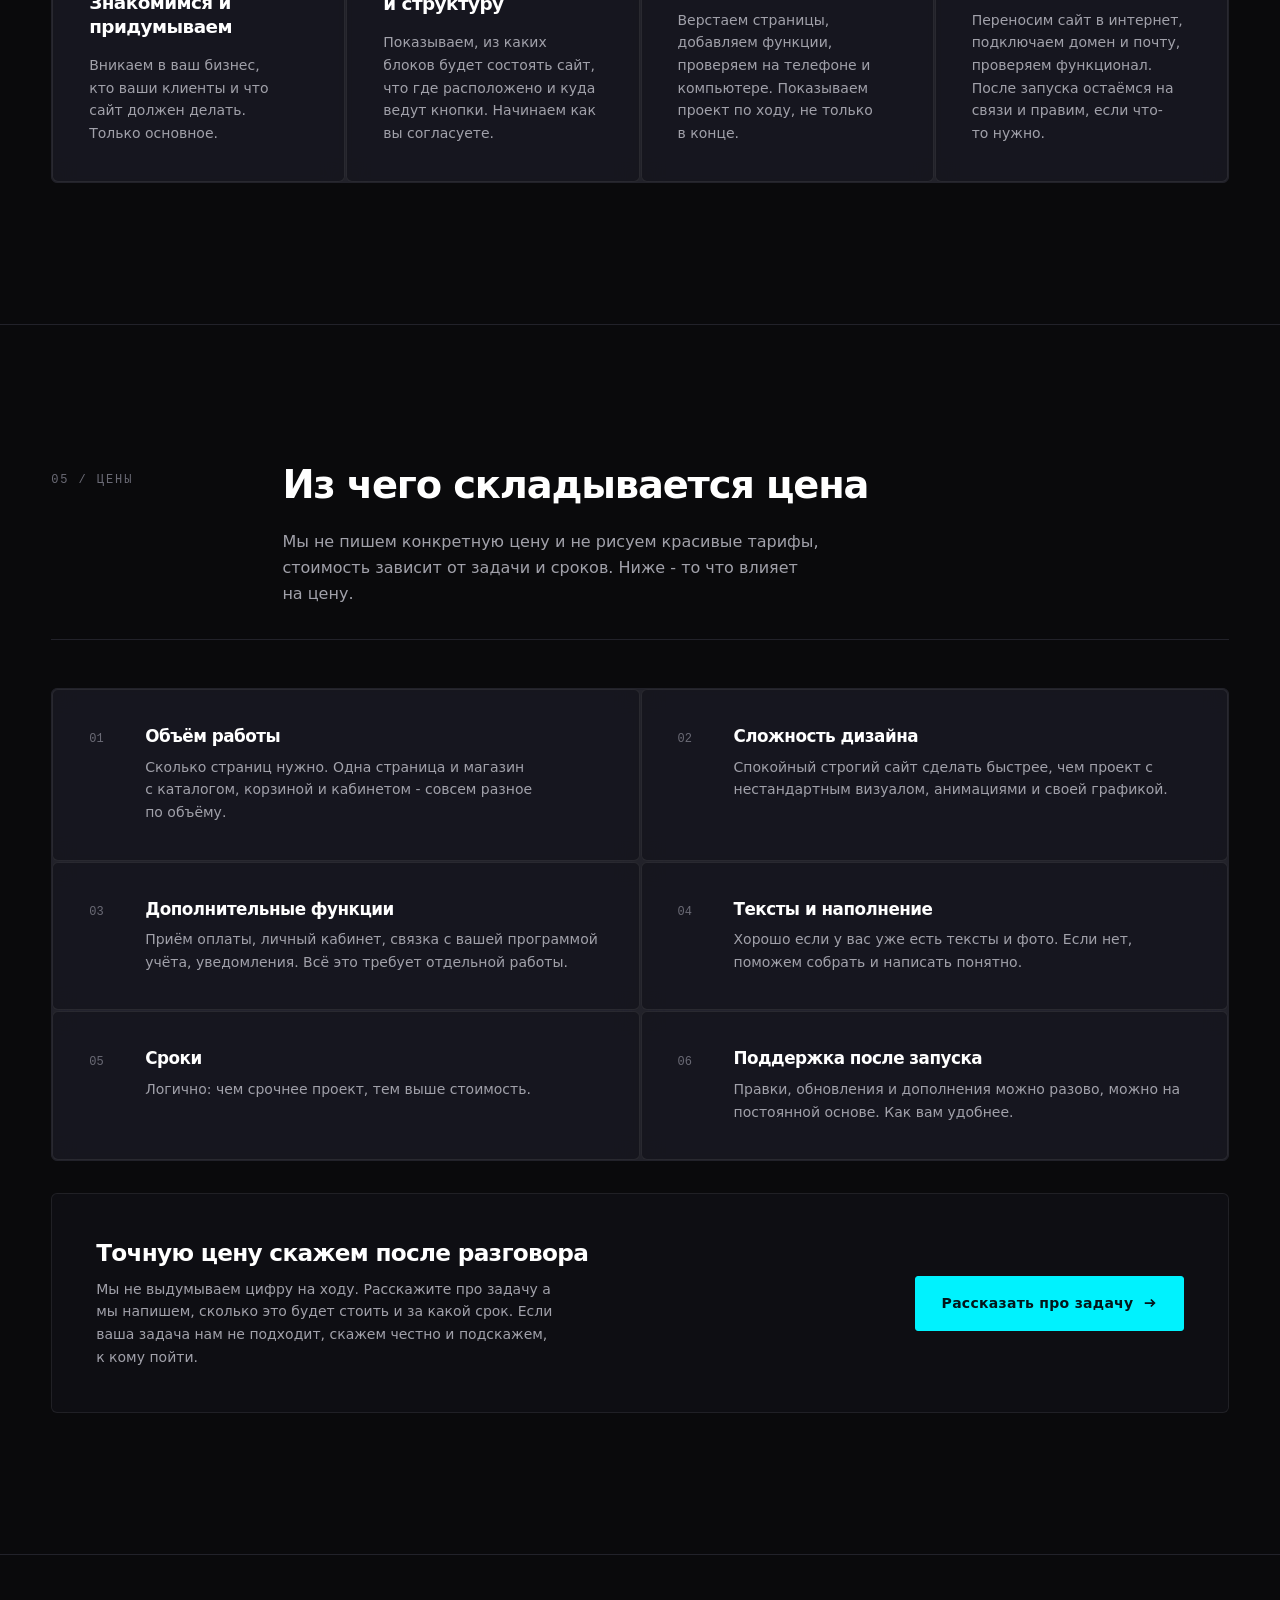
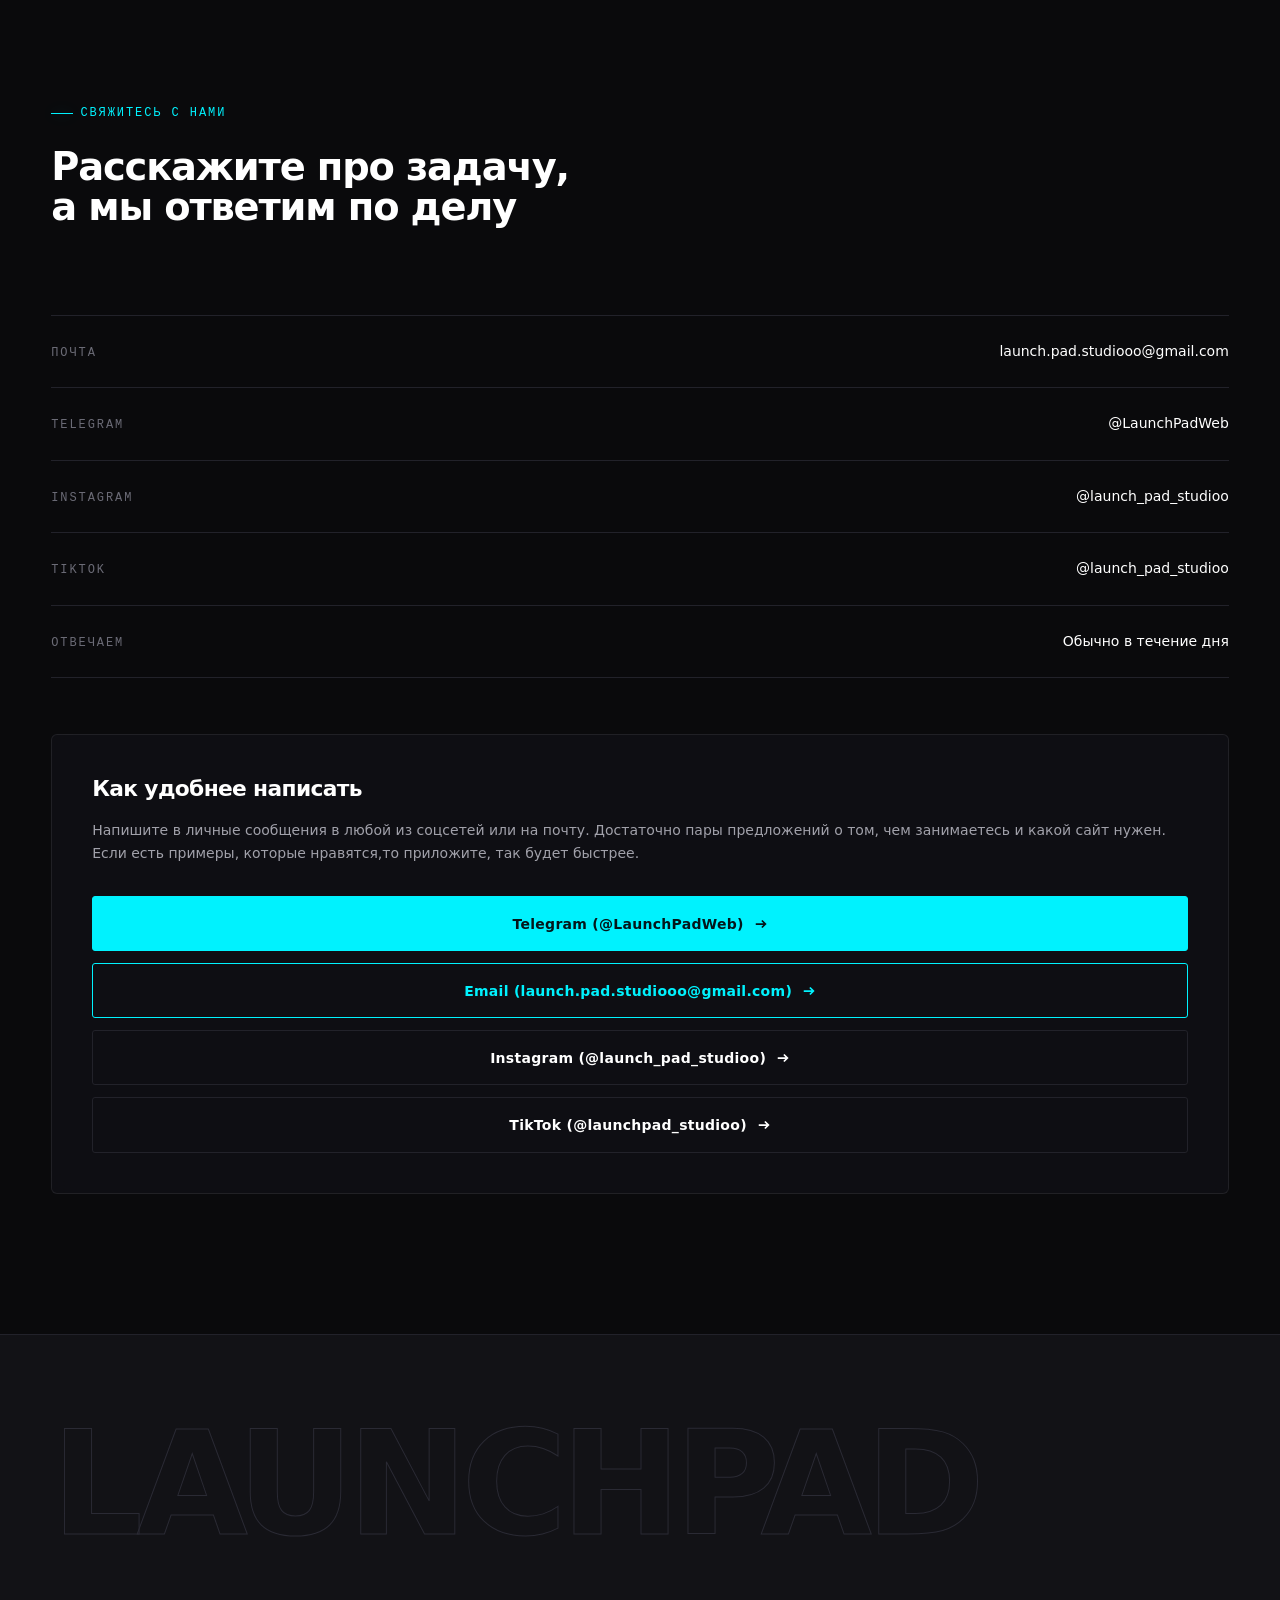
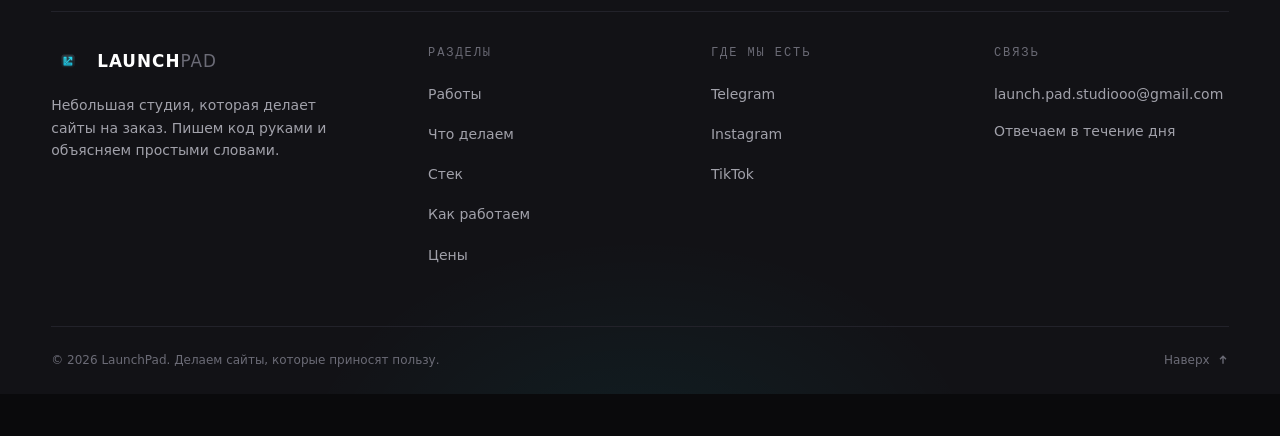
==== commit 6d1d34c1: "Update index.html" ====
--- a/index.html
+++ b/index.html
@@ -8,16 +8,16 @@
   <meta name="theme-color" content="#0A0A0C">
   <meta name="color-scheme" content="dark">
   <meta name="format-detection" content="telephone=no">
-  <link rel="icon" type="image/png" href="logo.png">
+  <link rel="icon" type="png" href="logo.png">
 
   <link rel="preconnect" href="https://fonts.googleapis.com">
   <link rel="preconnect" href="https://fonts.gstatic.com" crossorigin>
   <link rel="stylesheet" href="https://fonts.googleapis.com/css2?family=Unbounded:wght@400;600;700&family=Manrope:wght@400;500;600;700;800&family=JetBrains+Mono:wght@400;500&display=swap">
 
-  <link rel="stylesheet" href="css/variables.css">
-  <link rel="stylesheet" href="css/base.css">
-  <link rel="stylesheet" href="css/components.css">
-  <link rel="stylesheet" href="css/motion.css">
+  <link rel="stylesheet" href="variables.css">
+  <link rel="stylesheet" href="base.css">
+  <link rel="stylesheet" href="components.css">
+  <link rel="stylesheet" href="motion.css">
 </head>
 
 <body>
@@ -567,7 +567,7 @@
               <svg class="btn__arrow" viewBox="0 0 16 16" fill="none" stroke="currentColor" stroke-width="2" aria-hidden="true"><path d="M2 8h11M9 4l4 4-4 4"/></svg>
             </a>
           </div>
-        </aside>
+        </aside>
       </div>
     </section>
   </main>
@@ -632,7 +632,7 @@
     <svg width="16" height="16" viewBox="0 0 16 16" fill="none" stroke="currentColor" stroke-width="1.8" aria-hidden="true"><path d="M8 13V3M4 7l4-4 4 4"/></svg>
   </button>
 
-  <script src="js/main.js"></script>
+  <script src="main.js"></script>
 </body>
 </html>
 
--- a/variables.css
+++ b/variables.css
@@ -0,0 +1,109 @@
+/* ============================================================
+   LaunchPad — токены дизайн-системы
+   Палитра строго по иконке студии. Акцент один: #00F2FE.
+   ============================================================ */
+
+:root {
+  /* --- Цвет --- */
+  --bg: #0A0A0C;
+  --surface: #121216;
+  --surface-up: #16161B;
+  --line: #22222A;
+  --line-soft: #1A1A20;
+
+  --text: #FFFFFF;
+  --text-muted: #A1A1AA;
+  --text-dim: #6B6B76;
+
+  --accent: #00F2FE;
+  --accent-ink: #04161A;
+  --accent-glow: rgba(0, 242, 254, 0.35);
+  --accent-veil: rgba(0, 242, 254, 0.07);
+
+  /* --- Типографика --- */
+  --font-display: 'Unbounded', 'Manrope', 'Segoe UI', system-ui, sans-serif;
+  --font-body: 'Manrope', 'Segoe UI', system-ui, sans-serif;
+  --font-mono: 'JetBrains Mono', 'Consolas', ui-monospace, monospace;
+
+  --fs-mega: clamp(2.25rem, 8.5vw, 5.25rem);
+  --fs-h1: clamp(1.85rem, 4.2vw, 3.5rem);
+  --fs-h2: clamp(1.5rem, 3vw, 2.5rem);
+  --fs-h3: clamp(1.1rem, 1.7vw, 1.5rem);
+  --fs-lead: clamp(1rem, 1.35vw, 1.2rem);
+  --fs-body: 1rem;
+  --fs-sm: 0.875rem;
+  --fs-xs: 0.75rem;
+
+  --lh-tight: 1.04;
+  --lh-snug: 1.28;
+  --lh-body: 1.62;
+  --tr-tight: -0.03em;
+  --tr-wide: 0.16em;
+
+  /* --- Ритм и сетка --- */
+  --page-max: 1320px;
+  --gutter: clamp(1.25rem, 4vw, 3.5rem);
+  --section-y: clamp(3.75rem, 11vw, 10rem);
+  --header-h: 72px;
+
+  --sp-1: 0.25rem;
+  --sp-2: 0.5rem;
+  --sp-3: 0.75rem;
+  --sp-4: 1rem;
+  --sp-5: 1.5rem;
+  --sp-6: 2rem;
+  --sp-7: 3rem;
+  --sp-8: 4rem;
+  --sp-9: 6rem;
+
+  /* --- Форма --- */
+  --radius: 3px;
+  --radius-lg: 6px;
+  --border: 1px solid var(--line);
+  --border-accent: 1px solid var(--accent);
+
+  /* --- Движение --- */
+  --ease: cubic-bezier(0.22, 0.61, 0.36, 1);
+  --ease-out: cubic-bezier(0.16, 1, 0.3, 1);
+  --t-fast: 140ms;
+  --t-base: 260ms;
+  --t-slow: 520ms;
+
+  /* --- Микроинтеракции: тайминги и амплитуды --- */
+  --t-hover: 320ms;
+  --t-reveal: 720ms;
+  --ease-spring: cubic-bezier(0.34, 1.4, 0.64, 1);
+  --scale-hover: 1.02;
+  --scale-hover-strong: 1.05;
+  --lift-hover: -3px;
+  --arrow-shift: 5px;
+
+  /* --- Стекло (glassmorphism) --- */
+  --glass-bg: rgba(18, 18, 24, 0.55);
+  --glass-bg-strong: rgba(22, 22, 30, 0.78);
+  --glass-border: rgba(255, 255, 255, 0.08);
+  --glass-border-accent: rgba(0, 242, 254, 0.38);
+  --glass-blur: 12px;
+  --glass-saturate: 180%;
+
+  /* --- Фон: мягкие градиенты и ядро свечения --- */
+  --bg-deep: #060608;
+  --bg-mid: #0A0A0C;
+  --glow-core: rgba(0, 242, 254, 0.10);
+  --glow-halo: rgba(0, 242, 254, 0.045);
+  --glow-violet: rgba(120, 90, 255, 0.06);
+
+  /* --- Тени для hover --- */
+  --shadow-hover: 0 18px 40px -22px rgba(0, 0, 0, 0.9);
+  --shadow-hover-glow: 0 18px 40px -22px rgba(0, 0, 0, 0.9), 0 0 26px -6px rgba(0, 242, 254, 0.28);
+
+  /* --- Тени (свечение — только для акцента) --- */
+  --glow-sm: 0 0 14px rgba(0, 242, 254, 0.28);
+  --glow-md: 0 0 28px rgba(0, 242, 254, 0.32);
+  --shadow-panel: 0 24px 60px -32px rgba(0, 0, 0, 0.9);
+
+  /* --- Слои --- */
+  --z-base: 1;
+  --z-sticky: 100;
+  --z-overlay: 200;
+}
--- a/base.css
+++ b/base.css
@@ -0,0 +1,286 @@
+/* ============================================================
+   LaunchPad — база: reset, типографика, сетка, служебное
+   ============================================================ */
+
+*,
+*::before,
+*::after {
+  box-sizing: border-box;
+}
+
+html {
+  -webkit-text-size-adjust: 100%;
+  scroll-behavior: smooth;
+  scroll-padding-top: calc(var(--header-h) + env(safe-area-inset-top) + 24px);
+}
+
+body {
+  margin: 0;
+  background-color: var(--bg);
+  color: var(--text-muted);
+  font-family: var(--font-body);
+  font-size: var(--fs-body);
+  line-height: var(--lh-body);
+  font-weight: 400;
+  -webkit-font-smoothing: antialiased;
+  -moz-osx-font-smoothing: grayscale;
+  overflow-x: hidden;
+}
+
+body.is-locked {
+  overflow: hidden;
+}
+
+h1, h2, h3, h4, p, figure, blockquote, dl, dd {
+  margin: 0;
+}
+
+ul, ol {
+  margin: 0;
+  padding: 0;
+  list-style: none;
+}
+
+img, svg {
+  display: block;
+  max-width: 100%;
+}
+
+a {
+  color: inherit;
+  text-decoration: none;
+}
+
+button,
+input,
+textarea,
+select {
+  font: inherit;
+  color: inherit;
+}
+
+button {
+  background: none;
+  border: 0;
+  padding: 0;
+  cursor: pointer;
+}
+
+::selection {
+  background: var(--accent);
+  color: var(--accent-ink);
+}
+
+/* ---------- Скроллбар ---------- */
+
+::-webkit-scrollbar {
+  width: 10px;
+}
+
+::-webkit-scrollbar-track {
+  background: var(--bg);
+}
+
+::-webkit-scrollbar-thumb {
+  background: #2C2C35;
+  border: 2px solid var(--bg);
+  border-radius: 10px;
+}
+
+::-webkit-scrollbar-thumb:hover {
+  background: #3A3A45;
+}
+
+/* ---------- Типографика ---------- */
+
+h1, h2, h3, h4 {
+  color: var(--text);
+  font-family: var(--font-display);
+  font-weight: 600;
+  line-height: var(--lh-tight);
+  letter-spacing: var(--tr-tight);
+  text-wrap: balance;
+  overflow-wrap: break-word;
+}
+
+h1 { font-size: var(--fs-h1); }
+h2 { font-size: var(--fs-h2); }
+h3 { font-size: var(--fs-h3); line-height: var(--lh-snug); }
+
+p {
+  text-wrap: pretty;
+  overflow-wrap: break-word;
+}
+
+strong {
+  color: var(--text);
+  font-weight: 600;
+}
+
+/* ---------- Сетка-каркас ---------- */
+
+.shell {
+  width: 100%;
+  max-width: var(--page-max);
+  margin-inline: auto;
+  padding-inline: max(var(--gutter), env(safe-area-inset-left)) max(var(--gutter), env(safe-area-inset-right));
+}
+
+.grid12 {
+  display: grid;
+  grid-template-columns: repeat(12, minmax(0, 1fr));
+  column-gap: clamp(1rem, 2vw, 2rem);
+}
+
+.section {
+  padding-block: var(--section-y);
+  position: relative;
+}
+
+.section--line {
+  border-top: var(--border);
+}
+
+/* ---------- Заголовок раздела ---------- */
+
+.head {
+  display: grid;
+  grid-template-columns: minmax(0, 1fr);
+  gap: var(--sp-4);
+  padding-bottom: var(--sp-6);
+  border-bottom: var(--border);
+}
+
+@media (min-width: 900px) {
+  .head {
+    grid-template-columns: 180px minmax(0, 1fr);
+    column-gap: clamp(1.5rem, 4vw, 4rem);
+    align-items: start;
+  }
+}
+
+.head__index {
+  font-family: var(--font-mono);
+  font-size: var(--fs-xs);
+  letter-spacing: var(--tr-wide);
+  text-transform: uppercase;
+  color: var(--text-dim);
+  padding-top: 0.5em;
+}
+
+.head__title {
+  max-width: 22ch;
+}
+
+.head__note {
+  margin-top: var(--sp-5);
+  max-width: 54ch;
+  color: var(--text-muted);
+}
+
+/* ---------- Служебные надписи ---------- */
+
+.eyebrow {
+  display: inline-flex;
+  align-items: center;
+  gap: 0.6em;
+  font-family: var(--font-mono);
+  font-size: var(--fs-xs);
+  letter-spacing: var(--tr-wide);
+  text-transform: uppercase;
+  color: var(--text-dim);
+}
+
+.eyebrow::before {
+  content: "";
+  width: 22px;
+  height: 1px;
+  background: var(--line);
+}
+
+.eyebrow--accent {
+  color: var(--accent);
+}
+
+.eyebrow--accent::before {
+  background: var(--accent);
+  box-shadow: var(--glow-sm);
+}
+
+.mono {
+  font-family: var(--font-mono);
+  letter-spacing: 0.02em;
+}
+
+/* ---------- Доступность ---------- */
+
+:focus-visible {
+  outline: 2px solid var(--accent);
+  outline-offset: 3px;
+}
+
+.skip-link {
+  position: absolute;
+  left: var(--gutter);
+  top: -100px;
+  z-index: var(--z-overlay);
+  padding: 0.7rem 1.1rem;
+  background: var(--accent);
+  color: var(--accent-ink);
+  font-weight: 700;
+  transition: top var(--t-fast) var(--ease);
+}
+
+.skip-link:focus {
+  top: 12px;
+}
+
+.visually-hidden {
+  position: absolute;
+  width: 1px;
+  height: 1px;
+  padding: 0;
+  margin: -1px;
+  overflow: hidden;
+  clip-path: inset(50%);
+  white-space: nowrap;
+}
+
+/* ---------- Появление при скролле ---------- */
+
+.reveal {
+  opacity: 0;
+  transform: translateY(18px);
+  transition:
+    opacity 600ms var(--ease-out),
+    transform 600ms var(--ease-out);
+  transition-delay: var(--reveal-delay, 0ms);
+  will-change: opacity, transform;
+}
+
+.reveal.is-in {
+  opacity: 1;
+  transform: translateY(0);
+}
+
+/* ---------- Уважаем настройки движения ---------- */
+
+@media (prefers-reduced-motion: reduce) {
+  html {
+    scroll-behavior: auto;
+  }
+
+  .reveal {
+    opacity: 1;
+    transform: none;
+    transition: none;
+  }
+
+  *,
+  *::before,
+  *::after {
+    animation-duration: 0.01ms !important;
+    animation-iteration-count: 1 !important;
+    transition-duration: 0.01ms !important;
+  }
+}
--- a/components.css
+++ b/components.css
@@ -0,0 +1,1686 @@
+/* ============================================================
+   LaunchPad — компоненты
+   ============================================================ */
+
+/* ---------------- Кнопки ---------------- */
+
+.btn {
+  --btn-bg: transparent;
+  --btn-fg: var(--text);
+  --btn-line: var(--line);
+  display: inline-flex;
+  align-items: center;
+  gap: 0.7em;
+  padding: 0.95rem 1.6rem;
+  border: 1px solid var(--btn-line);
+  border-radius: var(--radius);
+  background: var(--btn-bg);
+  color: var(--btn-fg);
+  font-family: var(--font-body);
+  font-size: var(--fs-sm);
+  font-weight: 700;
+  letter-spacing: 0.02em;
+  white-space: nowrap;
+  position: relative;
+  overflow: hidden;
+  transition:
+    background-color 0.25s var(--ease-out),
+    color 0.25s var(--ease-out),
+    border-color 0.25s var(--ease-out),
+    box-shadow 0.25s var(--ease-out),
+    transform 0.25s var(--ease-out);
+}
+
+.btn:hover {
+  transform: translateY(-2px);
+  box-shadow: 0 10px 25px -10px rgba(0, 242, 254, 0.25);
+}
+
+.btn:active {
+  transform: translateY(0) scale(0.98);
+}
+
+.btn__label {
+  position: relative;
+  z-index: 1;
+}
+
+.btn__arrow {
+  position: relative;
+  z-index: 1;
+  width: 14px;
+  height: 14px;
+  transition: transform var(--t-base) var(--ease);
+}
+
+.btn:hover .btn__arrow {
+  transform: translateX(4px);
+}
+
+/* Основная — единственный элемент со свечением */
+
+.btn--primary {
+  --btn-bg: var(--accent);
+  --btn-fg: var(--accent-ink);
+  --btn-line: var(--accent);
+  font-weight: 800;
+}
+
+.btn--primary:hover {
+  transform: translateY(-2px);
+  box-shadow: var(--glow-md), 0 10px 25px -10px rgba(0, 242, 254, 0.4);
+}
+
+.btn--ghost:hover {
+  --btn-bg: var(--surface);
+  --btn-fg: var(--text);
+  --btn-line: #33333E;
+}
+
+.btn--outline {
+  --btn-line: var(--accent);
+  --btn-fg: var(--accent);
+}
+
+.btn--outline:hover {
+  --btn-bg: var(--accent-veil);
+  box-shadow: var(--glow-sm);
+}
+
+.btn--sm {
+  padding: 0.6rem 1rem;
+  font-size: var(--fs-xs);
+}
+
+.btn--wide {
+  width: 100%;
+  justify-content: center;
+}
+
+@media (max-width: 420px) {
+  .btn {
+    white-space: normal;
+    text-align: center;
+    padding: 0.9rem 1.2rem;
+  }
+
+  .btn--sm {
+    padding: 0.55rem 0.85rem;
+  }
+}
+
+/* ---------------- Текстовая ссылка с подчёркиванием ---------------- */
+
+.tlink {
+  position: relative;
+  display: inline-block;
+  color: var(--text);
+  font-weight: 600;
+  font-size: var(--fs-sm);
+  padding-bottom: 2px;
+}
+
+.tlink::after {
+  content: "";
+  position: absolute;
+  left: 0;
+  bottom: 0;
+  width: 100%;
+  height: 1px;
+  background: currentColor;
+  transform-origin: left;
+  transform: scaleX(0.32);
+  opacity: 0.5;
+  transition:
+    transform var(--t-base) var(--ease),
+    opacity var(--t-base) var(--ease),
+    background-color var(--t-base) var(--ease);
+}
+
+.tlink:hover::after {
+  transform: scaleX(1);
+  opacity: 1;
+}
+
+.tlink--accent {
+  color: var(--accent);
+}
+
+/* ---------------- Теги ---------------- */
+
+.tag {
+  display: inline-flex;
+  align-items: center;
+  padding: 0.32rem 0.7rem;
+  border: 1px solid var(--line);
+  border-radius: var(--radius);
+  background: rgba(18, 18, 22, 0.72);
+  font-family: var(--font-mono);
+  font-size: 0.6875rem;
+  letter-spacing: 0.1em;
+  text-transform: uppercase;
+  color: var(--text-muted);
+  transition:
+    color var(--t-base) var(--ease),
+    border-color var(--t-base) var(--ease),
+    background-color var(--t-base) var(--ease);
+}
+
+.tag--live {
+  color: var(--accent);
+  border-color: rgba(0, 242, 254, 0.4);
+}
+
+/* ---------------- Панель ---------------- */
+
+.panel {
+  border: var(--border);
+  border-radius: var(--radius-lg);
+  background: var(--surface);
+}
+
+.panel--plain {
+  background: transparent;
+}
+
+/* ---------------- Шапка ---------------- */
+
+.site-header {
+  position: fixed;
+  inset: 0 0 auto;
+  z-index: var(--z-sticky);
+  height: var(--header-h);
+  display: flex;
+  align-items: center;
+  padding-top: env(safe-area-inset-top);
+  box-sizing: content-box;
+  background: rgba(10, 10, 12, 0.62);
+  backdrop-filter: blur(14px) saturate(150%);
+  -webkit-backdrop-filter: blur(14px) saturate(150%);
+  border-bottom: 1px solid transparent;
+  transition:
+    background-color var(--t-base) var(--ease),
+    border-color var(--t-base) var(--ease);
+}
+
+.site-header.is-stuck {
+  background: rgba(10, 10, 12, 0.9);
+  border-bottom-color: var(--line);
+}
+
+.site-header__inner {
+  display: flex;
+  align-items: center;
+  gap: var(--sp-5);
+  width: 100%;
+}
+
+/* Логотип */
+
+.brand {
+  display: inline-flex;
+  align-items: center;
+  gap: 0.7rem;
+  flex-shrink: 0;
+}
+
+.brand__mark {
+  width: 34px;
+  height: 34px;
+  flex-shrink: 0;
+  object-fit: contain;
+  border-radius: 8px;
+  transition: filter var(--t-base) var(--ease);
+}
+
+.brand__name {
+  font-family: var(--font-display);
+  font-size: 1.05rem;
+  font-weight: 700;
+  letter-spacing: 0.06em;
+  color: var(--text);
+  text-transform: uppercase;
+}
+
+.brand__name span {
+  color: var(--text-dim);
+  font-weight: 400;
+}
+
+.brand:hover .brand__mark {
+  filter: drop-shadow(0 0 8px var(--accent-glow));
+}
+
+/* Меню */
+
+.nav {
+  display: none;
+  margin-inline: auto;
+}
+
+.nav__list {
+  display: flex;
+  align-items: center;
+  gap: clamp(1rem, 2.2vw, 2.25rem);
+}
+
+.nav__link {
+  position: relative;
+  font-size: var(--fs-sm);
+  font-weight: 500;
+  color: var(--text-muted);
+  padding-block: 0.4rem;
+  transition: color var(--t-base) var(--ease);
+}
+
+.nav__link::after {
+  content: "";
+  position: absolute;
+  left: 0;
+  right: 0;
+  bottom: 0;
+  height: 1px;
+  background: var(--accent);
+  transform: scaleX(0);
+  transform-origin: left;
+  transition: transform var(--t-base) var(--ease);
+}
+
+.nav__link:hover,
+.nav__link.is-active {
+  color: var(--text);
+}
+
+.nav__link.is-active::after {
+  transform: scaleX(1);
+  box-shadow: var(--glow-sm);
+}
+
+/* Правая часть шапки */
+
+.header-tail {
+  display: none;
+  align-items: center;
+  gap: var(--sp-4);
+  margin-left: auto;
+}
+
+.header-social {
+  display: flex;
+  align-items: center;
+  gap: var(--sp-4);
+  padding-right: var(--sp-4);
+  border-right: var(--border);
+}
+
+.header-social__link {
+  font-size: var(--fs-sm);
+  color: var(--text-muted);
+  transition: color var(--t-base) var(--ease);
+}
+
+.header-social__link:hover {
+  color: var(--accent);
+}
+
+/* Бургер */
+
+.burger {
+  margin-left: auto;
+  width: 44px;
+  height: 44px;
+  display: grid;
+  place-items: center;
+  border: var(--border);
+  border-radius: var(--radius);
+  transition: border-color var(--t-base) var(--ease);
+}
+
+.burger:hover {
+  border-color: #33333E;
+}
+
+.burger__box {
+  display: grid;
+  gap: 5px;
+  width: 20px;
+}
+
+.burger__box i {
+  display: block;
+  height: 1px;
+  background: var(--text);
+  transition: transform var(--t-base) var(--ease), opacity var(--t-fast) var(--ease);
+}
+
+.burger[aria-expanded="true"] .burger__box i:nth-child(1) {
+  transform: translateY(6px) rotate(45deg);
+}
+
+.burger[aria-expanded="true"] .burger__box i:nth-child(2) {
+  opacity: 0;
+}
+
+.burger[aria-expanded="true"] .burger__box i:nth-child(3) {
+  transform: translateY(-6px) rotate(-45deg);
+}
+
+/* Мобильная панель */
+
+.mobile-menu {
+  position: fixed;
+  inset: calc(var(--header-h) + env(safe-area-inset-top)) 0 auto;
+  z-index: calc(var(--z-sticky) - 1);
+  max-height: 0;
+  overflow: hidden;
+  background: var(--surface);
+  border-bottom: 1px solid var(--line);
+  transition: max-height var(--t-slow) var(--ease-out);
+}
+
+.mobile-menu.is-open {
+  max-height: 78vh;
+  max-height: 78dvh;
+  overflow-y: auto;
+  overscroll-behavior: contain;
+  -webkit-overflow-scrolling: touch;
+}
+
+.mobile-menu__body {
+  padding: var(--sp-5) max(var(--gutter), env(safe-area-inset-right)) var(--sp-6) max(var(--gutter), env(safe-area-inset-left));
+  padding-bottom: calc(var(--sp-6) + env(safe-area-inset-bottom));
+  display: grid;
+  gap: var(--sp-2);
+}
+
+.mobile-menu__link {
+  display: flex;
+  align-items: center;
+  min-height: 52px;
+  gap: var(--sp-4);
+  padding-block: var(--sp-3);
+  border-bottom: 1px solid var(--line-soft);
+  font-family: var(--font-display);
+  font-size: 1.35rem;
+  font-weight: 600;
+  color: var(--text);
+}
+
+.mobile-menu__link .mono {
+  font-size: var(--fs-xs);
+  color: var(--text-dim);
+}
+
+.mobile-menu__foot {
+  padding-top: var(--sp-5);
+  display: grid;
+  gap: var(--sp-4);
+}
+
+.mobile-menu__socials {
+  display: flex;
+  gap: var(--sp-5);
+}
+
+.mobile-menu__socials a {
+  color: var(--text-muted);
+  font-size: var(--fs-sm);
+}
+
+.mobile-menu__socials a:hover {
+  color: var(--accent);
+}
+
+@media (min-width: 1040px) {
+  .nav,
+  .header-tail {
+    display: flex;
+  }
+
+  .burger,
+  .mobile-menu {
+    display: none;
+  }
+}
+
+/* ---------------- Главный экран ---------------- */
+
+.hero {
+  padding-top: calc(var(--header-h) + env(safe-area-inset-top) + clamp(2rem, 6vw, 5rem));
+  padding-bottom: clamp(3rem, 9vw, 8rem);
+  position: relative;
+  overflow: hidden;
+}
+
+/* Мягкое атмосферное свечение из иконки — единственное на всю страницу,
+   держим его в верхней правой зоне за пределами текста */
+.hero::before {
+  content: "";
+  position: absolute;
+  top: -260px;
+  right: -180px;
+  width: 620px;
+  height: 620px;
+  border-radius: 50%;
+  background: radial-gradient(circle, rgba(0, 242, 254, 0.09) 0%, transparent 68%);
+  pointer-events: none;
+}
+
+.hero__inner {
+  position: relative;
+  row-gap: clamp(3rem, 6vw, 4.5rem);
+  align-items: end;
+}
+
+.hero__lead {
+  grid-column: 1 / -1;
+}
+
+.hero__title {
+  font-size: var(--fs-mega);
+  font-weight: 600;
+  margin-top: var(--sp-5);
+}
+
+.hero__title em {
+  font-style: normal;
+  color: var(--accent);
+  text-shadow: 0 0 40px var(--accent-glow);
+}
+
+.hero__text {
+  margin-top: var(--sp-5);
+  max-width: 46ch;
+  font-size: var(--fs-lead);
+  color: var(--text-muted);
+}
+
+.hero__actions {
+  margin-top: var(--sp-6);
+  display: flex;
+  flex-wrap: wrap;
+  align-items: center;
+  gap: var(--sp-5);
+}
+
+@media (max-width: 480px) {
+  .hero__actions {
+    flex-direction: column;
+    align-items: stretch;
+  }
+  .hero__actions .btn {
+    width: 100%;
+    justify-content: center;
+  }
+  .hero__actions .tlink {
+    text-align: center;
+  }
+}
+
+.hero__meta {
+  position: relative;
+  grid-column: 1 / -1;
+}
+
+.hero__meta-row {
+  display: flex;
+  flex-wrap: wrap;
+  gap: var(--sp-5) var(--sp-6);
+  padding-top: var(--sp-5);
+  border-top: var(--border);
+  margin-top: var(--sp-6);
+}
+
+.hero__meta-item {
+  font-size: var(--fs-sm);
+  color: var(--text-muted);
+}
+
+.hero__meta-item b {
+  display: block;
+  font-family: var(--font-mono);
+  font-size: var(--fs-xs);
+  letter-spacing: var(--tr-wide);
+  text-transform: uppercase;
+  color: var(--text-dim);
+  font-weight: 500;
+  margin-bottom: 0.35em;
+}
+
+/* ---------------- Работы: сетка ---------------- */
+
+.works {
+  margin-top: var(--sp-7);
+  display: grid;
+  gap: 1px;
+  background: var(--line);
+  border: var(--border);
+  border-radius: var(--radius-lg);
+  overflow: hidden;
+}
+
+@media (min-width: 720px) {
+  .works {
+    grid-template-columns: repeat(6, minmax(0, 1fr));
+  }
+}
+
+.work {
+  position: relative;
+  grid-column: span 6;
+  background: var(--surface);
+  padding: clamp(1.25rem, 2.5vw, 2rem);
+  display: flex;
+  flex-direction: column;
+  gap: var(--sp-5);
+  min-height: 260px;
+  transition:
+    background-color 0.25s var(--ease-out),
+    border-color 0.25s var(--ease-out),
+    box-shadow 0.25s var(--ease-out),
+    transform 0.25s var(--ease-out);
+  will-change: transform;
+}
+
+@media (min-width: 720px) {
+  .work--lg { grid-column: span 4; }
+  .work--md { grid-column: span 2; }
+  .work--sm { grid-column: span 2; }
+  .work--half { grid-column: span 3; }
+  .work--quad { grid-column: span 3; }
+
+  .work--lg { min-height: 380px; }
+}
+
+/* Ровная сетка из 4 пустых карточек */
+.works--quad {
+  grid-template-columns: repeat(4, minmax(0, 1fr));
+}
+
+@media (max-width: 719px) {
+  .works--quad {
+    grid-template-columns: repeat(2, minmax(0, 1fr));
+  }
+}
+
+@media (max-width: 380px) {
+  .works--quad {
+    grid-template-columns: minmax(0, 1fr);
+  }
+}
+
+.works--quad .work {
+  grid-column: auto;
+  min-height: 200px;
+}
+
+@media (max-width: 719px) {
+  .work {
+    min-height: 200px;
+    gap: var(--sp-4);
+  }
+
+  .works--quad .work {
+    min-height: 160px;
+  }
+}
+
+.work:hover,
+.work:active {
+  background: var(--surface-up);
+  transform: translateY(-2px);
+  box-shadow: 0 12px 30px -15px rgba(0, 0, 0, 0.8), 0 0 20px rgba(0, 242, 254, 0.08);
+  border-color: rgba(0, 242, 254, 0.25);
+}
+
+.work__top {
+  display: flex;
+  align-items: flex-start;
+  justify-content: space-between;
+  gap: var(--sp-4);
+}
+
+.work__no {
+  font-family: var(--font-mono);
+  font-size: var(--fs-xs);
+  color: var(--text-dim);
+}
+
+.work__tags {
+  display: flex;
+  flex-wrap: wrap;
+  gap: 0.35rem;
+  justify-content: flex-end;
+}
+
+.work__mock {
+  flex: 1;
+  border: var(--border);
+  border-radius: var(--radius);
+  background: #0D0D11;
+  overflow: hidden;
+  display: flex;
+  flex-direction: column;
+  transition: border-color var(--t-base) var(--ease);
+}
+
+.work:hover .work__mock {
+  border-color: #2C2C36;
+}
+
+/* Вариации макетов внутри превью */
+
+.mock-row {
+  display: flex;
+  gap: 6px;
+  padding: 10px;
+  border-bottom: var(--border);
+}
+
+.mock-row--split {
+  flex: 1;
+  border-bottom: 0;
+}
+
+.mock-bar {
+  height: 6px;
+  border-radius: 1px;
+  background: #26262E;
+  transition: width var(--t-slow) var(--ease), background-color var(--t-slow) var(--ease);
+}
+
+.mock-bar--short { width: 34%; }
+.mock-bar--mid { width: 58%; }
+.mock-bar--long { width: 82%; }
+.mock-bar--full { flex: 1; }
+
+.mock-tile {
+  flex: 1;
+  border: var(--border);
+  border-radius: var(--radius);
+  background: #121216;
+  min-height: 44px;
+  transition: background-color var(--t-base) var(--ease);
+}
+
+.mock-tile--accent {
+  background: var(--accent-veil);
+  border-color: rgba(0, 242, 254, 0.35);
+}
+
+.work:hover .mock-bar {
+  background: #33333E;
+}
+
+.work:hover .mock-bar:first-child {
+  background: var(--accent);
+  box-shadow: var(--glow-sm);
+}
+
+.mock-stack {
+  padding: 10px;
+  display: grid;
+  gap: 8px;
+  border-bottom: var(--border);
+}
+
+.mock-side {
+  display: grid;
+  grid-template-columns: 68px minmax(0, 1fr);
+  flex: 1;
+}
+
+@media (max-width: 380px) {
+  .mock-side {
+    grid-template-columns: 48px minmax(0, 1fr);
+  }
+}
+
+.mock-side__nav {
+  border-right: var(--border);
+  padding: 10px;
+  display: grid;
+  gap: 7px;
+  align-content: start;
+}
+
+.mock-side__nav .mock-bar {
+  height: 5px;
+  width: 100%;
+}
+
+.mock-side__main {
+  padding: 10px;
+  display: grid;
+  gap: 8px;
+  align-content: start;
+}
+
+.work__caption {
+  display: flex;
+  align-items: flex-end;
+  justify-content: space-between;
+  gap: var(--sp-4);
+}
+
+/* ---------------- Что делаем: аккордеон ---------------- */
+
+.services {
+  margin-top: var(--sp-7);
+  border-top: var(--border);
+}
+
+.service {
+  border-bottom: var(--border);
+}
+
+.service__head {
+  width: 100%;
+  display: grid;
+  grid-template-columns: 2.5rem minmax(0, 1fr) auto;
+  align-items: center;
+  gap: var(--sp-4);
+  padding-block: clamp(1.1rem, 2.6vw, 1.9rem);
+  text-align: left;
+  transition: color var(--t-base) var(--ease);
+}
+
+@media (min-width: 720px) {
+  .service__head {
+    grid-template-columns: 3.5rem minmax(0, 1fr) minmax(0, 1.1fr) auto;
+    gap: var(--sp-5);
+  }
+}
+
+.service__no {
+  font-family: var(--font-mono);
+  font-size: var(--fs-xs);
+  color: var(--text-dim);
+  transition: color var(--t-base) var(--ease);
+}
+
+.service__title {
+  font-family: var(--font-display);
+  font-size: clamp(1.15rem, 2.4vw, 1.75rem);
+  font-weight: 600;
+  color: var(--text);
+  letter-spacing: -0.02em;
+  line-height: 1.2;
+}
+
+.service__hint {
+  display: none;
+  font-size: var(--fs-sm);
+  color: var(--text-muted);
+}
+
+@media (min-width: 720px) {
+  .service__hint {
+    display: block;
+  }
+}
+
+.service__toggle {
+  position: relative;
+  width: 34px;
+  height: 34px;
+  flex-shrink: 0;
+  display: grid;
+  place-items: center;
+  border: var(--border);
+  border-radius: var(--radius);
+  transition: border-color var(--t-base) var(--ease);
+}
+
+.service__toggle::before,
+.service__toggle::after {
+  content: "";
+  position: absolute;
+  background: var(--text-muted);
+  transition:
+    transform var(--t-base) var(--ease),
+    background-color var(--t-base) var(--ease);
+}
+
+.service__toggle::before {
+  width: 12px;
+  height: 1px;
+}
+
+.service__toggle::after {
+  width: 1px;
+  height: 12px;
+}
+
+.service__head:hover .service__no,
+.service__head:hover .service__toggle::before,
+.service__head:hover .service__toggle::after {
+  color: var(--accent);
+}
+
+.service__head:hover .service__toggle {
+  border-color: rgba(0, 242, 254, 0.45);
+}
+
+.service[data-open="true"] .service__toggle::after {
+  transform: scaleY(0);
+}
+
+.service[data-open="true"] .service__title {
+  color: var(--accent);
+}
+
+.service__panel {
+  display: grid;
+  grid-template-rows: 0fr;
+  transition: grid-template-rows var(--t-slow) var(--ease-out);
+}
+
+.service[data-open="true"] .service__panel {
+  grid-template-rows: 1fr;
+}
+
+.service__panel > div {
+  overflow: hidden;
+}
+
+.service__body {
+  padding: 0 0 clamp(1.4rem, 3vw, 2.2rem);
+  display: grid;
+  gap: var(--sp-4);
+  max-width: 62ch;
+}
+
+@media (min-width: 720px) {
+  .service__body {
+    padding-left: calc(3.5rem + var(--sp-5));
+  }
+}
+
+.service__body p {
+  color: var(--text-muted);
+}
+
+.service__points {
+  display: flex;
+  flex-wrap: wrap;
+  gap: 0.4rem;
+}
+
+/* ---------------- Как работаем: шаги ---------------- */
+
+.steps {
+  margin-top: var(--sp-7);
+  display: grid;
+  gap: 1px;
+  background: var(--line);
+  border: var(--border);
+  border-radius: var(--radius-lg);
+  overflow: hidden;
+}
+
+@media (min-width: 720px) {
+  .steps {
+    grid-template-columns: repeat(2, minmax(0, 1fr));
+  }
+}
+
+@media (min-width: 1060px) {
+  .steps {
+    grid-template-columns: repeat(4, minmax(0, 1fr));
+  }
+}
+
+.step {
+  position: relative;
+  background: rgba(18, 18, 24, 0.65);
+  backdrop-filter: blur(12px) saturate(180%);
+  -webkit-backdrop-filter: blur(12px) saturate(180%);
+  border: 1px solid rgba(255, 255, 255, 0.08);
+  border-radius: var(--radius-lg);
+  padding: clamp(1.4rem, 3vw, 2.25rem);
+  display: flex;
+  flex-direction: column;
+  gap: var(--sp-4);
+  min-height: 250px;
+  transition:
+    background-color 0.25s cubic-bezier(0.16, 1, 0.3, 1),
+    border-color 0.25s cubic-bezier(0.16, 1, 0.3, 1),
+    box-shadow 0.25s cubic-bezier(0.16, 1, 0.3, 1),
+    transform 0.25s cubic-bezier(0.16, 1, 0.3, 1);
+}
+
+.step:hover,
+.step:active {
+  background: rgba(22, 22, 30, 0.85);
+  transform: translateY(-2px);
+  box-shadow: 0 16px 35px -15px rgba(0, 0, 0, 0.8), var(--glow-sm);
+  border-color: rgba(0, 242, 254, 0.35);
+}
+
+.step::before {
+  content: "";
+  position: absolute;
+  left: 0;
+  top: 0;
+  width: 100%;
+  height: 2px;
+  background: var(--accent);
+  transform: scaleX(0);
+  transform-origin: left;
+  transition: transform var(--t-slow) var(--ease);
+}
+
+.step:hover::before,
+.step.is-in::before {
+  transform: scaleX(1);
+}
+
+.step__no {
+  font-family: var(--font-mono);
+  font-size: var(--fs-xs);
+  letter-spacing: var(--tr-wide);
+  color: var(--text-dim);
+  transition: color var(--t-base) var(--ease);
+}
+
+.step:hover .step__no {
+  color: var(--accent);
+}
+
+.step__title {
+  font-family: var(--font-display);
+  font-size: 1.15rem;
+  font-weight: 600;
+  color: var(--text);
+  margin-top: auto;
+}
+
+.step__text {
+  font-size: var(--fs-sm);
+  color: var(--text-muted);
+}
+
+/* ---------------- Цены: из чего складывается ---------------- */
+
+.pricing {
+  margin-top: var(--sp-7);
+  display: grid;
+  gap: 1px;
+  background: var(--line);
+  border: var(--border);
+  border-radius: var(--radius-lg);
+  overflow: hidden;
+}
+
+@media (min-width: 860px) {
+  .pricing {
+    grid-template-columns: repeat(2, minmax(0, 1fr));
+  }
+}
+
+.factor {
+  background: rgba(18, 18, 24, 0.65);
+  backdrop-filter: blur(12px) saturate(180%);
+  -webkit-backdrop-filter: blur(12px) saturate(180%);
+  border: 1px solid rgba(255, 255, 255, 0.08);
+  border-radius: var(--radius-lg);
+  padding: clamp(1.4rem, 3vw, 2.25rem);
+  display: grid;
+  grid-template-columns: 2.5rem minmax(0, 1fr);
+  gap: var(--sp-4);
+  align-items: start;
+  transition:
+    background-color 0.25s cubic-bezier(0.16, 1, 0.3, 1),
+    border-color 0.25s cubic-bezier(0.16, 1, 0.3, 1),
+    box-shadow 0.25s cubic-bezier(0.16, 1, 0.3, 1),
+    transform 0.25s cubic-bezier(0.16, 1, 0.3, 1);
+}
+
+.factor:hover,
+.factor:active {
+  background: rgba(22, 22, 30, 0.85);
+  transform: translateY(-2px);
+  box-shadow: 0 16px 35px -15px rgba(0, 0, 0, 0.8), var(--glow-sm);
+  border-color: rgba(0, 242, 254, 0.35);
+}
+
+.factor__no {
+  font-family: var(--font-mono);
+  font-size: var(--fs-xs);
+  color: var(--text-dim);
+  padding-top: 0.35em;
+  transition: color var(--t-base) var(--ease);
+}
+
+.factor:hover .factor__no {
+  color: var(--accent);
+}
+
+.factor__title {
+  font-family: var(--font-display);
+  font-size: 1.05rem;
+  font-weight: 600;
+  color: var(--text);
+}
+
+.factor__text {
+  margin-top: 0.5rem;
+  font-size: var(--fs-sm);
+  color: var(--text-muted);
+}
+
+.pricing__foot {
+  margin-top: var(--sp-6);
+  border: 1px solid rgba(255, 255, 255, 0.08);
+  border-radius: var(--radius-lg);
+  background: rgba(18, 18, 24, 0.65);
+  backdrop-filter: blur(12px) saturate(180%);
+  -webkit-backdrop-filter: blur(12px) saturate(180%);
+  padding: clamp(1.5rem, 3.5vw, 2.75rem);
+  display: grid;
+  gap: var(--sp-5);
+  align-items: center;
+  transition:
+    background-color 0.25s cubic-bezier(0.16, 1, 0.3, 1),
+    border-color 0.25s cubic-bezier(0.16, 1, 0.3, 1),
+    box-shadow 0.25s cubic-bezier(0.16, 1, 0.3, 1),
+    transform 0.25s cubic-bezier(0.16, 1, 0.3, 1);
+}
+
+.pricing__foot:hover {
+  background: rgba(22, 22, 30, 0.85);
+  transform: translateY(-2px);
+  border-color: rgba(0, 242, 254, 0.35);
+  box-shadow: 0 16px 35px -15px rgba(0, 0, 0, 0.8), var(--glow-sm);
+}
+
+@media (min-width: 900px) {
+  .pricing__foot {
+    grid-template-columns: minmax(0, 1.3fr) auto;
+    gap: var(--sp-7);
+  }
+}
+
+.pricing__foot h3 {
+  font-family: var(--font-display);
+  font-size: clamp(1.1rem, 2vw, 1.45rem);
+  font-weight: 600;
+  color: var(--text);
+}
+
+.pricing__foot p {
+  margin-top: 0.6rem;
+  font-size: var(--fs-sm);
+  color: var(--text-muted);
+  max-width: 52ch;
+}
+
+/* ---------------- Контакты ---------------- */
+
+.contact {
+  border-top: var(--border);
+}
+
+.contact__inner {
+  row-gap: clamp(2.5rem, 6vw, 3.5rem);
+  align-items: start;
+}
+
+.contact__lead {
+  grid-column: 1 / -1;
+}
+
+@media (min-width: 1040px) {
+  .contact__lead {
+    grid-column: 1 / span 6;
+  }
+
+  .contact__aside {
+    grid-column: 8 / span 5;
+  }
+}
+
+.contact__title {
+  margin-top: var(--sp-5);
+}
+
+/* Полноширинный блок контактов по всей ширине экрана */
+.contact__info {
+  grid-column: 1 / -1;
+  margin-top: var(--sp-6);
+  display: grid;
+  grid-template-columns: 1fr;
+  border-top: var(--border);
+}
+
+.contact__row {
+  display: flex;
+  flex-direction: column;
+  gap: var(--sp-2);
+  padding-block: var(--sp-5);
+  border-bottom: var(--border);
+}
+
+@media (min-width: 760px) {
+  .contact__row {
+    flex-direction: row;
+    align-items: baseline;
+    justify-content: space-between;
+    gap: var(--sp-4);
+  }
+}
+
+.contact__row dt {
+  font-family: var(--font-mono);
+  font-size: var(--fs-xs);
+  letter-spacing: var(--tr-wide);
+  text-transform: uppercase;
+  color: var(--text-dim);
+}
+
+.contact__row dd {
+  color: var(--text);
+  font-size: var(--fs-sm);
+  font-weight: 500;
+}
+
+.contact__row dd a {
+  color: inherit;
+  transition: color var(--t-base) var(--ease);
+  overflow-wrap: anywhere;
+  word-break: break-word;
+}
+
+.contact__row dd a:hover {
+  color: var(--accent);
+}
+
+.contact__aside {
+  grid-column: 1 / -1;
+  border: 1px solid rgba(255, 255, 255, 0.08);
+  border-radius: var(--radius-lg);
+  background: rgba(18, 18, 24, 0.65);
+  backdrop-filter: blur(12px) saturate(180%);
+  -webkit-backdrop-filter: blur(12px) saturate(180%);
+  padding: clamp(1.5rem, 3.5vw, 2.5rem);
+  transition:
+    background-color 0.25s cubic-bezier(0.16, 1, 0.3, 1),
+    border-color 0.25s cubic-bezier(0.16, 1, 0.3, 1),
+    box-shadow 0.25s cubic-bezier(0.16, 1, 0.3, 1),
+    transform 0.25s cubic-bezier(0.16, 1, 0.3, 1);
+}
+
+.contact__aside:hover {
+  background: rgba(22, 22, 30, 0.85);
+  transform: translateY(-2px);
+  border-color: rgba(0, 242, 254, 0.35);
+  box-shadow: 0 16px 35px -15px rgba(0, 0, 0, 0.8), var(--glow-sm);
+}
+
+.contact__aside p {
+  margin-top: var(--sp-4);
+  font-size: var(--fs-sm);
+  color: var(--text-muted);
+}
+
+.contact__actions {
+  margin-top: var(--sp-6);
+  display: grid;
+  gap: var(--sp-4);
+}
+
+.contact__socials {
+  display: flex;
+  flex-wrap: wrap;
+  gap: var(--sp-5);
+  font-size: var(--fs-sm);
+}
+
+.contact__socials a {
+  color: var(--text-muted);
+  transition: color var(--t-base) var(--ease);
+  padding-block: 0.35rem;
+}
+
+.contact__socials a:hover {
+  color: var(--accent);
+}
+
+/* ---------------- Подвал ---------------- */
+
+.site-footer {
+  border-top: var(--border);
+  background: var(--surface);
+  padding-top: clamp(3rem, 7vw, 5.5rem);
+  padding-bottom: env(safe-area-inset-bottom);
+  position: relative;
+  overflow: hidden;
+}
+
+.site-footer::after {
+  content: "";
+  position: absolute;
+  bottom: -320px;
+  left: 50%;
+  width: 700px;
+  height: 480px;
+  transform: translateX(-50%);
+  background: radial-gradient(ellipse at center, rgba(0, 242, 254, 0.06) 0%, transparent 70%);
+  pointer-events: none;
+}
+
+.footer__wordmark {
+  font-family: var(--font-display);
+  font-weight: 700;
+  font-size: clamp(2.75rem, 12vw, 9rem);
+  line-height: 0.86;
+  letter-spacing: -0.045em;
+  color: transparent;
+  -webkit-text-stroke: 1px #2A2A34;
+  text-transform: uppercase;
+  user-select: none;
+  transition: -webkit-text-stroke-color var(--t-slow) var(--ease);
+}
+
+.site-footer:hover .footer__wordmark {
+  -webkit-text-stroke-color: rgba(0, 242, 254, 0.28);
+}
+
+.footer__grid {
+  margin-top: clamp(2.5rem, 6vw, 4rem);
+  padding-top: var(--sp-6);
+  border-top: var(--border);
+  display: grid;
+  gap: var(--sp-6);
+  position: relative;
+  z-index: 1;
+}
+
+@media (min-width: 760px) {
+  .footer__grid {
+    grid-template-columns: repeat(2, minmax(0, 1fr));
+  }
+}
+
+@media (min-width: 1060px) {
+  .footer__grid {
+    grid-template-columns: 1.4fr 1fr 1fr 1fr;
+    gap: var(--sp-7);
+  }
+}
+
+.footer__col-title {
+  font-family: var(--font-mono);
+  font-size: var(--fs-xs);
+  letter-spacing: var(--tr-wide);
+  text-transform: uppercase;
+  color: var(--text-dim);
+  margin-bottom: var(--sp-4);
+}
+
+.footer__list {
+  display: grid;
+  gap: 0.7rem;
+}
+
+.footer__list a,
+.footer__list span {
+  font-size: var(--fs-sm);
+  color: var(--text-muted);
+  transition: color var(--t-base) var(--ease);
+  overflow-wrap: anywhere;
+  word-break: break-word;
+}
+
+.footer__list a {
+  display: inline-block;
+  padding-block: 0.2rem;
+}
+
+.footer__list a:hover {
+  color: var(--text);
+}
+
+.footer__brand-row {
+  display: flex;
+  align-items: center;
+  gap: 0.75rem;
+  margin-bottom: var(--sp-4);
+}
+
+.footer__note {
+  font-size: var(--fs-sm);
+  color: var(--text-muted);
+  max-width: 34ch;
+}
+
+.footer__bottom {
+  margin-top: clamp(2.5rem, 5vw, 3.5rem);
+  padding-block: var(--sp-5);
+  border-top: var(--border);
+  display: flex;
+  flex-wrap: wrap;
+  align-items: center;
+  justify-content: space-between;
+  gap: var(--sp-4);
+  position: relative;
+  z-index: 1;
+}
+
+.footer__bottom p,
+.footer__bottom a {
+  font-size: var(--fs-xs);
+  color: var(--text-dim);
+}
+
+.footer__bottom a:hover {
+  color: var(--text-muted);
+}
+
+.footer__top-link {
+  display: inline-flex;
+  align-items: center;
+  gap: 0.45rem;
+}
+
+.footer__top-link svg {
+  transition: transform var(--t-base) var(--ease);
+}
+
+.footer__top-link:hover svg {
+  transform: translateY(-3px);
+}
+
+.work__name {
+  font-family: var(--font-display);
+  font-size: 1.1rem;
+  font-weight: 600;
+  color: var(--text);
+  letter-spacing: -0.01em;
+}
+
+.work__desc {
+  font-size: var(--fs-sm);
+  color: var(--text-muted);
+  margin-top: 0.35rem;
+  max-width: 40ch;
+}
+
+.work__arrow {
+  flex-shrink: 0;
+  width: 30px;
+  height: 30px;
+  display: grid;
+  place-items: center;
+  border: var(--border);
+  border-radius: var(--radius);
+  color: var(--text-dim);
+  transition:
+    color var(--t-base) var(--ease),
+    border-color var(--t-base) var(--ease),
+    transform var(--t-base) var(--ease);
+}
+
+.work:hover .work__arrow {
+  color: var(--accent);
+  border-color: rgba(0, 242, 254, 0.45);
+  transform: translate(3px, -3px);
+}
+
+/* Полоса «лента» под сеткой */
+
+.works__foot {
+  margin-top: var(--sp-6);
+  display: flex;
+  flex-wrap: wrap;
+  align-items: center;
+  justify-content: space-between;
+  gap: var(--sp-4);
+  font-size: var(--fs-sm);
+  color: var(--text-dim);
+}
+
+/* ================= Infinite Marquee Ticker ================= */
+.marquee-ticker {
+  position: relative;
+  width: 100%;
+  overflow: hidden;
+  background: var(--surface);
+  border-top: var(--border);
+  border-bottom: var(--border);
+  padding: 1.1rem 0;
+  user-select: none;
+}
+
+.marquee-ticker__track {
+  display: flex;
+  width: max-content;
+  animation: marquee-scroll 28s linear infinite;
+  will-change: transform;
+}
+
+.marquee-ticker__group {
+  display: flex;
+  align-items: center;
+  gap: 2.2rem;
+  padding-right: 2.2rem;
+  white-space: nowrap;
+  font-family: var(--font-display);
+  font-size: var(--fs-sm);
+  font-weight: 600;
+  letter-spacing: 0.05em;
+  text-transform: uppercase;
+  color: var(--text-muted);
+}
+
+.marquee-ticker__group .dot {
+  color: var(--accent);
+  text-shadow: var(--glow-sm);
+}
+
+@keyframes marquee-scroll {
+  0% {
+    transform: translate3d(0, 0, 0);
+  }
+  100% {
+    transform: translate3d(-50%, 0, 0);
+  }
+}
+
+@media (prefers-reduced-motion: reduce) {
+  .marquee-ticker__track {
+    animation: none;
+  }
+}
+
+/* ================= Showcase Glassmorphism Component ================= */
+.showcase-glass-grid {
+  margin-top: var(--sp-7);
+  display: grid;
+  gap: var(--sp-5);
+}
+
+@media (min-width: 768px) {
+  .showcase-glass-grid {
+    grid-template-columns: repeat(3, minmax(0, 1fr));
+  }
+}
+
+.glass-card {
+  position: relative;
+  background: rgba(18, 18, 24, 0.65);
+  backdrop-filter: blur(12px) saturate(180%);
+  -webkit-backdrop-filter: blur(12px) saturate(180%);
+  border: 1px solid rgba(255, 255, 255, 0.08);
+  border-radius: var(--radius-lg);
+  padding: clamp(1.5rem, 3vw, 2.25rem);
+  overflow: hidden;
+  transition:
+    transform 0.25s cubic-bezier(0.16, 1, 0.3, 1),
+    border-color 0.25s cubic-bezier(0.16, 1, 0.3, 1),
+    box-shadow 0.25s cubic-bezier(0.16, 1, 0.3, 1),
+    background-color 0.25s cubic-bezier(0.16, 1, 0.3, 1);
+  will-change: transform, opacity;
+}
+
+.glass-card__glow {
+  position: absolute;
+  top: -50px;
+  right: -50px;
+  width: 180px;
+  height: 180px;
+  background: radial-gradient(circle, rgba(0, 242, 254, 0.15) 0%, transparent 70%);
+  pointer-events: none;
+  opacity: 0;
+  transition: opacity 0.25s cubic-bezier(0.16, 1, 0.3, 1);
+}
+
+.glass-card:hover {
+  transform: translateY(-2px);
+  border-color: rgba(0, 242, 254, 0.35);
+  box-shadow: 0 16px 35px -15px rgba(0, 0, 0, 0.8), var(--glow-sm);
+  background: rgba(22, 22, 30, 0.85);
+}
+
+.glass-card:hover .glass-card__glow {
+  opacity: 1;
+}
+
+.glass-card__badge {
+  display: inline-block;
+  font-size: var(--fs-xs);
+  color: var(--accent);
+  letter-spacing: var(--tr-wide);
+  margin-bottom: var(--sp-3);
+  text-transform: uppercase;
+}
+
+.glass-card__title {
+  font-family: var(--font-display);
+  font-size: clamp(1.1rem, 1.8vw, 1.35rem);
+  font-weight: 600;
+  color: var(--text);
+  margin-bottom: var(--sp-3);
+  line-height: var(--lh-tight);
+}
+
+.glass-card__text {
+  font-size: var(--fs-sm);
+  color: var(--text-muted);
+  line-height: var(--lh-body);
+  margin-bottom: var(--sp-5);
+}
+
+.glass-card__action {
+  margin-top: auto;
+}
+
+/* ================= Наш стек ================= */
+.stack-grid {
+  margin-top: var(--sp-7);
+  display: grid;
+  gap: 1px;
+  background: rgba(255, 255, 255, 0.08);
+  border: 1px solid rgba(255, 255, 255, 0.08);
+  border-radius: var(--radius-lg);
+  overflow: hidden;
+}
+
+@media (min-width: 768px) {
+  .stack-grid {
+    grid-template-columns: repeat(2, minmax(0, 1fr));
+  }
+}
+
+@media (min-width: 1060px) {
+  .stack-grid {
+    grid-template-columns: repeat(4, minmax(0, 1fr));
+  }
+}
+
+.stack-category {
+  position: relative;
+  background: rgba(18, 18, 24, 0.65);
+  backdrop-filter: blur(12px) saturate(180%);
+  -webkit-backdrop-filter: blur(12px) saturate(180%);
+  padding: clamp(1.4rem, 3vw, 2.25rem);
+  display: flex;
+  flex-direction: column;
+  gap: var(--sp-4);
+  transition:
+    background-color 0.25s cubic-bezier(0.16, 1, 0.3, 1),
+    border-color 0.25s cubic-bezier(0.16, 1, 0.3, 1),
+    box-shadow 0.25s cubic-bezier(0.16, 1, 0.3, 1),
+    transform 0.25s cubic-bezier(0.16, 1, 0.3, 1);
+  will-change: transform;
+}
+
+.stack-category:hover {
+  background: rgba(22, 22, 30, 0.85);
+  transform: translateY(-2px);
+  box-shadow: 0 16px 35px -15px rgba(0, 0, 0, 0.8), var(--glow-sm);
+  z-index: 2;
+}
+
+.stack-category__no {
+  font-size: var(--fs-xs);
+  color: var(--text-dim);
+  letter-spacing: var(--tr-wide);
+}
+
+.stack-category__title {
+  font-family: var(--font-display);
+  font-size: 1.15rem;
+  font-weight: 600;
+  color: var(--text);
+}
+
+.stack-tags {
+  display: flex;
+  flex-wrap: wrap;
+  gap: 0.5rem;
+  margin-top: auto;
+}
+
+/* ================= Hero Stack Badges ================= */
+.hero__stack {
+  margin-top: var(--sp-5);
+  display: flex;
+  flex-wrap: wrap;
+  align-items: center;
+  gap: 0.5rem 0.6rem;
+  font-family: var(--font-mono);
+  font-size: var(--fs-xs);
+  letter-spacing: var(--tr-wide);
+  text-transform: uppercase;
+  color: var(--text-muted);
+}
+
+.hero__stack span {
+  display: inline-flex;
+  align-items: center;
+  padding: 0.35rem 0.75rem;
+  background: rgba(18, 18, 24, 0.65);
+  backdrop-filter: blur(12px) saturate(180%);
+  -webkit-backdrop-filter: blur(12px) saturate(180%);
+  border: 1px solid rgba(255, 255, 255, 0.08);
+  border-radius: var(--radius);
+  color: var(--text);
+  transition:
+    border-color 0.25s cubic-bezier(0.16, 1, 0.3, 1),
+    transform 0.25s cubic-bezier(0.16, 1, 0.3, 1),
+    box-shadow 0.25s cubic-bezier(0.16, 1, 0.3, 1);
+}
+
+.hero__stack span:hover {
+  transform: translateY(-2px);
+  border-color: rgba(0, 242, 254, 0.35);
+  box-shadow: 0 8px 20px -10px rgba(0, 242, 254, 0.25);
+}
+
+.hero__stack .hero__more {
+  color: var(--accent);
+  border-color: rgba(0, 242, 254, 0.35);
+  background: rgba(0, 242, 254, 0.08);
+}
--- a/motion.css
+++ b/motion.css
@@ -0,0 +1,454 @@
+/* ============================================================
+   LaunchPad — motion & depth
+   Полировка: переходы скролла, hover-микроинтеракции,
+   glassmorphism и объёмный фон.
+   Всё построено на transform / opacity / filter (без layout shift).
+   ============================================================ */
+
+/* ============================================================
+   1. ФОН: мягкие градиенты и diffuse-свечения
+   Фоновый слой фиксирован, не участвует в скролл-репейнте содержимого.
+   ============================================================ */
+
+.bg-atmosphere {
+  position: fixed;
+  inset: 0;
+  z-index: 0;
+  pointer-events: none;
+  overflow: hidden;
+  /* Многослойный фон: глубокая подложка + мягкие градиенты */
+  background:
+    radial-gradient(120% 90% at 82% -10%, var(--glow-core) 0%, transparent 55%),
+    radial-gradient(90% 70% at 10% 8%, var(--glow-violet) 0%, transparent 60%),
+    radial-gradient(140% 120% at 50% 120%, var(--glow-halo) 0%, transparent 65%),
+    linear-gradient(180deg, var(--bg-deep) 0%, var(--bg-mid) 42%, var(--bg-deep) 100%);
+}
+
+/* Диффузные световые пятна — «дыхание» студии */
+.bg-atmosphere__orb {
+  position: absolute;
+  border-radius: 50%;
+  filter: blur(70px);
+  opacity: 0.55;
+  will-change: transform;
+  animation: orb-drift 22s var(--ease) infinite alternate;
+}
+
+.bg-atmosphere__orb--a {
+  width: 46vmax;
+  height: 46vmax;
+  top: -16vmax;
+  right: -12vmax;
+  background: radial-gradient(circle, var(--glow-core) 0%, transparent 68%);
+}
+
+.bg-atmosphere__orb--b {
+  width: 40vmax;
+  height: 40vmax;
+  bottom: -14vmax;
+  left: -10vmax;
+  background: radial-gradient(circle, var(--glow-violet) 0%, transparent 70%);
+  animation-duration: 28s;
+  animation-direction: alternate-reverse;
+}
+
+/* Тонкая техническая сетка поверх градиентов — глубина без шума */
+.bg-atmosphere::after {
+  content: "";
+  position: absolute;
+  inset: 0;
+  background-image:
+    linear-gradient(to right, rgba(255, 255, 255, 0.022) 1px, transparent 1px),
+    linear-gradient(to bottom, rgba(255, 255, 255, 0.022) 1px, transparent 1px);
+  background-size: 72px 72px;
+  mask-image: radial-gradient(120% 100% at 50% 0%, #000 0%, transparent 78%);
+  -webkit-mask-image: radial-gradient(120% 100% at 50% 0%, #000 0%, transparent 78%);
+}
+
+@keyframes orb-drift {
+  from { transform: translate3d(0, 0, 0) scale(1); }
+  to   { transform: translate3d(-3vmax, 4vmax, 0) scale(1.12); }
+}
+
+/* Контент всегда выше фонового слоя */
+body > *:not(.bg-atmosphere):not(.skip-link) {
+  position: relative;
+  z-index: var(--z-base);
+}
+
+/* ============================================================
+   2. СКРОЛЛ-АНИМАЦИИ
+   База (.reveal) уже определена в base.css. Здесь — варианты
+   направления и каскад для сеток. Управляет всем
+   IntersectionObserver в main.js.
+   ============================================================ */
+
+/* Направления появления */
+.reveal--left  { transform: translate3d(-28px, 0, 0); }
+.reveal--right { transform: translate3d(28px, 0, 0); }
+.reveal--sm    { transform: translate3d(0, 10px, 0); }
+.reveal--scale { transform: translate3d(0, 22px, 0) scale(0.965); }
+
+.reveal--left.is-in,
+.reveal--right.is-in,
+.reveal--sm.is-in,
+.reveal--scale.is-in {
+  transform: none;
+}
+
+.reveal--left,
+.reveal--right,
+.reveal--sm,
+.reveal--scale {
+  transition-duration: var(--t-reveal);
+  transition-timing-function: var(--ease-out);
+}
+
+/* Каскад для сеток: карточки въезжают одна за другой */
+.stack-grid > .reveal:nth-child(2) { --reveal-delay: 90ms; }
+.stack-grid > .reveal:nth-child(3) { --reveal-delay: 180ms; }
+.stack-grid > .reveal:nth-child(4) { --reveal-delay: 270ms; }
+
+.steps > .reveal:nth-child(2) { --reveal-delay: 90ms; }
+.steps > .reveal:nth-child(3) { --reveal-delay: 180ms; }
+.steps > .reveal:nth-child(4) { --reveal-delay: 270ms; }
+
+.pricing > .reveal:nth-child(even) { --reveal-delay: 70ms; }
+.pricing > .reveal:nth-child(3n)   { --reveal-delay: 140ms; }
+
+/* После появления карточки больше не держим слой в памяти GPU */
+.reveal.is-in {
+  will-change: auto;
+}
+
+/* Индикатор прогресса чтения — тонкая линия под шапкой */
+.scroll-progress {
+  position: fixed;
+  top: calc(var(--header-h) + env(safe-area-inset-top));
+  left: 0;
+  right: 0;
+  height: 2px;
+  z-index: calc(var(--z-sticky) + 1);
+  background: linear-gradient(90deg, var(--accent) 0%, rgba(0, 242, 254, 0.35) 100%);
+  transform: scaleX(0);
+  transform-origin: left;
+  box-shadow: var(--glow-sm);
+  will-change: transform;
+  pointer-events: none;
+}
+
+/* Кнопка «наверх» с плавным появлением */
+.to-top {
+  position: fixed;
+  right: max(var(--gutter), env(safe-area-inset-right));
+  bottom: calc(1.5rem + env(safe-area-inset-bottom));
+  z-index: var(--z-sticky);
+  width: 46px;
+  height: 46px;
+  display: grid;
+  place-items: center;
+  border: 1px solid var(--glass-border-accent);
+  border-radius: var(--radius);
+  background: var(--glass-bg-strong);
+  backdrop-filter: blur(var(--glass-blur)) saturate(var(--glass-saturate));
+  -webkit-backdrop-filter: blur(var(--glass-blur)) saturate(var(--glass-saturate));
+  color: var(--accent);
+  opacity: 0;
+  transform: translate3d(0, 14px, 0) scale(0.92);
+  pointer-events: none;
+  transition:
+    opacity var(--t-base) var(--ease-out),
+    transform var(--t-base) var(--ease-spring),
+    box-shadow var(--t-hover) var(--ease-out),
+    border-color var(--t-hover) var(--ease-out);
+}
+
+.to-top.is-visible {
+  opacity: 1;
+  transform: translate3d(0, 0, 0) scale(1);
+  pointer-events: auto;
+}
+
+.to-top:hover {
+  transform: translate3d(0, -3px, 0) scale(1.05);
+  box-shadow: var(--shadow-hover-glow);
+}
+
+/* ============================================================
+   3. ШАПКА: frosted glass + мягкая нижняя граница
+   ============================================================ */
+
+.site-header {
+  background: rgba(10, 10, 12, 0.55);
+  backdrop-filter: blur(var(--glass-blur)) saturate(var(--glass-saturate));
+  -webkit-backdrop-filter: blur(var(--glass-blur)) saturate(var(--glass-saturate));
+}
+
+.site-header.is-stuck {
+  background: rgba(10, 10, 12, 0.72);
+  border-bottom-color: var(--glass-border);
+  box-shadow: 0 10px 34px -26px rgba(0, 0, 0, 0.95);
+}
+
+/* Браузеры без backdrop-filter: усиливаем фон, чтобы текст читался */
+@supports not ((backdrop-filter: blur(12px)) or (-webkit-backdrop-filter: blur(12px))) {
+  .site-header,
+  .site-header.is-stuck {
+    background: rgba(10, 10, 12, 0.94);
+  }
+}
+
+/* ============================================================
+   4. HOVER-МИКРОИНТЕРАКЦИИ
+   Карточки: подъём + масштаб, тень, акцентная граница
+   и spotlight-подсветка под курсором (координаты ставит JS).
+   ============================================================ */
+
+.glass-card,
+.step,
+.factor,
+.stack-category,
+.pricing__foot,
+.service {
+  position: relative;
+  isolation: isolate;
+  transition:
+    transform var(--t-hover) var(--ease-out),
+    background-color var(--t-hover) var(--ease-out),
+    border-color var(--t-hover) var(--ease-out),
+    box-shadow var(--t-hover) var(--ease-out);
+}
+
+/* Spotlight: мягкий радиальный отблеск, следующий за курсором */
+.glass-card::after,
+.step::after,
+.factor::after,
+.stack-category::after,
+.pricing__foot::after {
+  content: "";
+  position: absolute;
+  inset: 0;
+  border-radius: inherit;
+  z-index: -1;
+  opacity: 0;
+  pointer-events: none;
+  background: radial-gradient(
+    240px circle at var(--spot-x, 50%) var(--spot-y, 0%),
+    rgba(0, 242, 254, 0.13) 0%,
+    transparent 62%
+  );
+  transition: opacity var(--t-hover) var(--ease-out);
+}
+
+@media (hover: hover) and (pointer: fine) {
+  .glass-card:hover,
+  .step:hover,
+  .factor:hover,
+  .stack-category:hover,
+  .pricing__foot:hover {
+    transform: translate3d(0, var(--lift-hover), 0) scale(var(--scale-hover));
+    border-color: var(--glass-border-accent);
+    box-shadow: var(--shadow-hover-glow);
+    background: var(--glass-bg-strong);
+    z-index: 2;
+  }
+
+  .glass-card:hover::after,
+  .step:hover::after,
+  .factor:hover::after,
+  .stack-category:hover::after,
+  .pricing__foot:hover::after {
+    opacity: 1;
+  }
+}
+
+/* Номера и служебные подписи подсвечиваются акцентом */
+.step:hover .step__no,
+.factor:hover .factor__no,
+.stack-category:hover .stack-category__no {
+  color: var(--accent);
+}
+
+/* Кнопки: масштаб + акцентная тень */
+@media (hover: hover) and (pointer: fine) {
+  .btn:hover {
+    transform: translate3d(0, -2px, 0) scale(var(--scale-hover));
+    box-shadow: var(--shadow-hover-glow);
+  }
+
+  .btn--primary:hover {
+    transform: translate3d(0, -2px, 0) scale(var(--scale-hover-strong));
+  }
+
+  .btn:active {
+    transform: translate3d(0, 0, 0) scale(0.98);
+  }
+}
+
+/* Стрелки: диагональный сдвиг вверх-вправо на hover */
+.btn__arrow,
+.work__arrow svg,
+.footer__top-link svg,
+.contact a svg,
+a > svg[aria-hidden="true"] {
+  transition: transform var(--t-hover) var(--ease-spring);
+}
+
+.btn:hover .btn__arrow {
+  transform: translate3d(var(--arrow-shift), calc(var(--arrow-shift) * -1), 0);
+}
+
+/* Стрелка «наверх» едет вверх */
+.footer__top-link:hover svg {
+  transform: translate3d(0, -4px, 0);
+}
+
+/* Карточка работы: диагональный уход стрелки + подсветка */
+.work__arrow {
+  transition:
+    transform var(--t-hover) var(--ease-spring),
+    color var(--t-hover) var(--ease-out),
+    border-color var(--t-hover) var(--ease-out),
+    box-shadow var(--t-hover) var(--ease-out);
+}
+
+@media (hover: hover) and (pointer: fine) {
+  .work:hover .work__arrow {
+    transform: translate3d(4px, -4px, 0);
+    color: var(--accent);
+    border-color: var(--glass-border-accent);
+    box-shadow: var(--glow-sm);
+  }
+}
+
+/* Текстовые ссылки контактов и подвала — мягкий сдвиг */
+.contact__socials a,
+.footer__list a,
+.header-social__link {
+  transition:
+    color var(--t-base) var(--ease-out),
+    transform var(--t-base) var(--ease-out);
+}
+
+@media (hover: hover) and (pointer: fine) {
+  .contact__socials a:hover,
+  .footer__list a:hover {
+    transform: translateX(3px);
+  }
+}
+
+/* Пункты меню: подчёркивание выезжает слева-направо */
+.nav__link:hover::after {
+  transform: scaleX(1);
+}
+
+/* Аккордеон услуг: сдвиг строки и поворот индикатора */
+.service__head {
+  transition:
+    transform var(--t-hover) var(--ease-out),
+    color var(--t-base) var(--ease-out);
+}
+
+.service__toggle {
+  transition: transform var(--t-base) var(--ease-spring);
+}
+
+@media (hover: hover) and (pointer: fine) {
+  .service__head:hover {
+    transform: translateX(4px);
+  }
+}
+
+/* Теги: подъём + акцентная рамка */
+.tag {
+  transition:
+    transform var(--t-hover) var(--ease-out),
+    color var(--t-hover) var(--ease-out),
+    border-color var(--t-hover) var(--ease-out),
+    background-color var(--t-hover) var(--ease-out),
+    box-shadow var(--t-hover) var(--ease-out);
+}
+
+@media (hover: hover) and (pointer: fine) {
+  .tag:hover {
+    transform: translate3d(0, -2px, 0);
+    color: var(--accent);
+    border-color: var(--glass-border-accent);
+    background: var(--glass-bg);
+    box-shadow: var(--glow-sm);
+  }
+
+  .hero__stack span:hover {
+    transform: translate3d(0, -2px, 0) scale(var(--scale-hover));
+  }
+}
+
+/* ============================================================
+   5. АДАПТАЦИЯ И ДОСТУПНОСТЬ
+   Тяжёлые эффекты (blur-орбы, spotlight, масштаб) отключаем
+   на тач-устройствах и при предпочтении уменьшенного движения.
+   ============================================================ */
+
+/* На мобильных «дыхание» орбов и блюр дороже FPS — упрощаем */
+@media (max-width: 768px) {
+  .bg-atmosphere__orb {
+    animation: none;
+    filter: blur(52px);
+    opacity: 0.42;
+  }
+
+  .bg-atmosphere::after {
+    background-size: 48px 48px;
+  }
+
+  .glass-card,
+  .step,
+  .factor,
+  .stack-category,
+  .pricing__foot {
+    backdrop-filter: none;
+    -webkit-backdrop-filter: none;
+    background: var(--glass-bg-strong);
+  }
+}
+
+/* Без точного указателя hover-эффекты бессмысленны */
+@media (hover: none), (pointer: coarse) {
+  .glass-card::after,
+  .step::after,
+  .factor::after,
+  .stack-category::after,
+  .pricing__foot::after {
+    display: none;
+  }
+}
+
+@media (prefers-reduced-motion: reduce) {
+  .bg-atmosphere__orb {
+    animation: none;
+  }
+
+  .reveal--left,
+  .reveal--right,
+  .reveal--sm,
+  .reveal--scale {
+    opacity: 1;
+    transform: none;
+    transition: none;
+  }
+
+  .scroll-progress,
+  .to-top {
+    transition: none;
+  }
+
+  .step:hover,
+  .factor:hover,
+  .stack-category:hover,
+  .pricing__foot:hover,
+  .glass-card:hover,
+  .btn:hover {
+    transform: none;
+  }
+}
+
